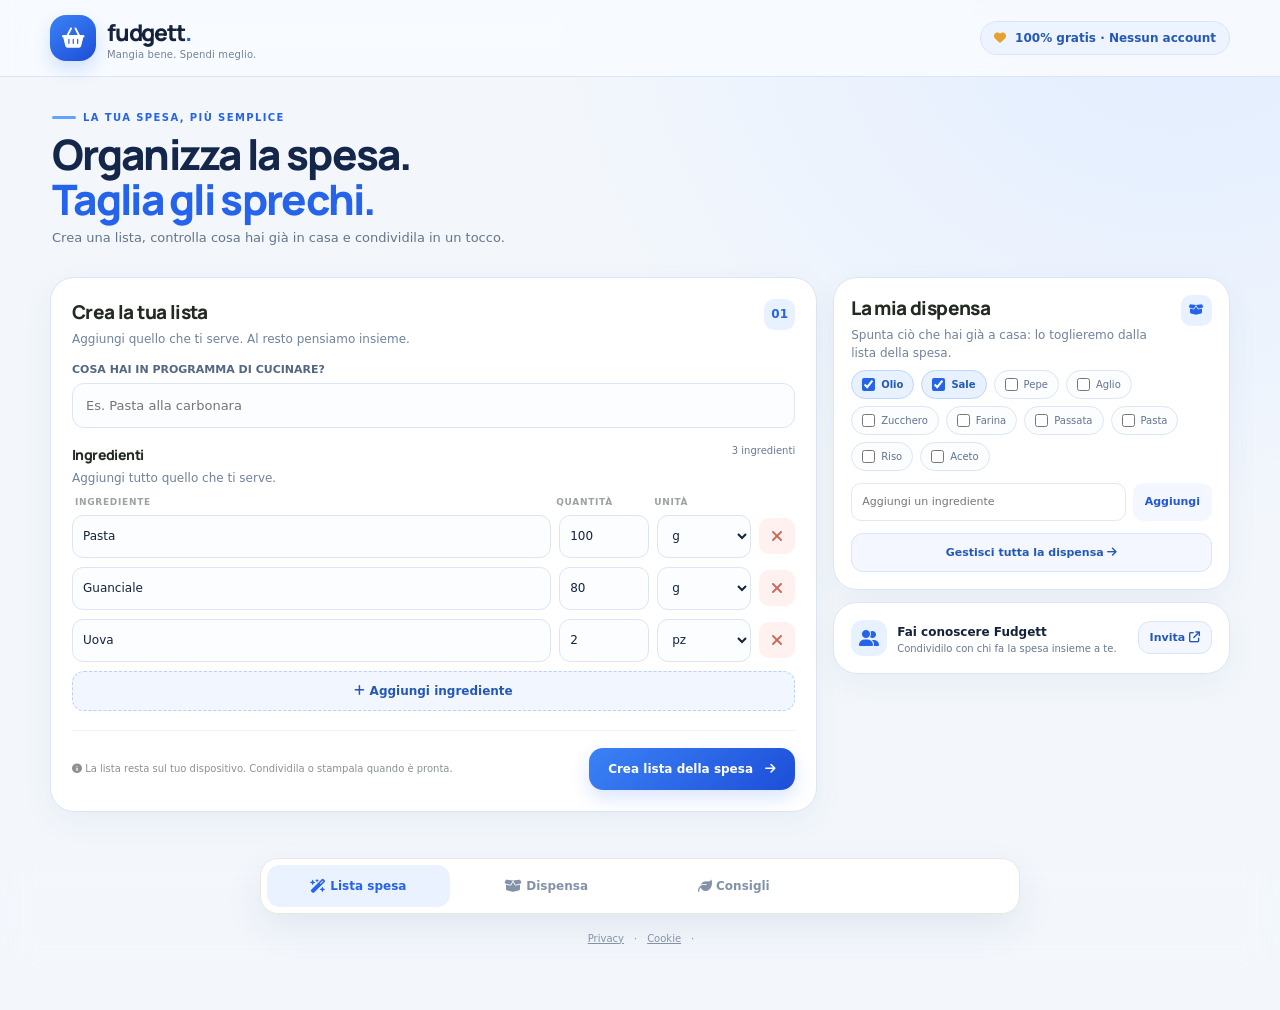
==== index.html @ 0e9cbb06 "Improve Fudgett link previews for social sharing" ====
<!doctype html>
<html lang="it">
<head>
<meta charset="utf-8">
<meta name="viewport" content="width=device-width,initial-scale=1,viewport-fit=cover">
<meta name="theme-color" content="#2563eb">
<meta name="description" content="Fudgett ti aiuta a creare liste della spesa e gestire la dispensa, senza account.">
<meta property="og:type" content="website">
<meta property="og:site_name" content="Fudgett">
<meta property="og:title" content="Fudgett — Organizza la spesa, taglia gli sprechi">
<meta property="og:description" content="Crea liste della spesa, controlla cosa hai già in dispensa e condividi tutto in un tocco. Gratis e senza account.">
<meta name="twitter:card" content="summary">
<title>Fudgett — La spesa intelligente, senza sprechi</title>
<link rel="preconnect" href="https://fonts.googleapis.com">
<link rel="preconnect" href="https://fonts.gstatic.com" crossorigin>
<link href="https://fonts.googleapis.com/css2?family=DM+Sans:wght@400;500;600;700;800&family=Manrope:wght@500;600;700;800&display=swap" rel="stylesheet">
<link rel="stylesheet" href="https://cdnjs.cloudflare.com/ajax/libs/font-awesome/6.5.2/css/all.min.css">
<style>
:root{--ink:#20203a;--muted:#77778f;--line:#e9e7f2;--paper:#f7f8f5;--white:#fff;--green:#6554d9;--green2:#efedff;--lime:#c8f169;--orange:#ff9b70;--shadow:0 12px 36px rgba(25,45,34,.07);--radius:22px}
*{box-sizing:border-box}html{scroll-behavior:smooth}body{margin:0;background:var(--paper);color:var(--ink);font-family:"DM Sans",sans-serif;padding-bottom:92px}button,input,select{font:inherit}button{cursor:pointer}.shell{width:min(1120px,100% - 36px);margin:auto}.topbar{position:sticky;top:0;z-index:30;background:rgba(247,248,245,.9);backdrop-filter:blur(18px);border-bottom:1px solid rgba(232,236,231,.85)}.topinner{height:76px;display:flex;align-items:center;justify-content:space-between;gap:16px}.brand{display:flex;align-items:center;gap:11px;text-decoration:none;color:inherit}.logo{width:42px;height:42px;border-radius:15px;background:var(--green);color:#fff;display:grid;place-items:center;font-size:18px;box-shadow:0 7px 16px #197a5030}.brandname{font:800 20px Manrope,sans-serif;letter-spacing:-.8px}.brandtag{font-size:11px;color:var(--muted);margin-top:1px}.topright{display:flex;align-items:center;gap:10px}.credits{border:1px solid #dce9df;background:#fff;border-radius:99px;padding:9px 13px;font-size:12px;font-weight:700;color:var(--green);white-space:nowrap}.credits i{color:#d99c35;margin-right:5px}.profile{width:38px;height:38px;border-radius:50%;background:#e9eee8;color:var(--green);display:grid;place-items:center}
main{padding:30px 0 36px}.hero{display:grid;grid-template-columns:1.15fr .85fr;gap:26px;align-items:stretch;margin-bottom:24px}.hero-copy{padding:27px 4px 24px}.eyebrow{display:inline-flex;align-items:center;gap:7px;color:var(--green);font-size:11px;font-weight:800;letter-spacing:1.1px;text-transform:uppercase}.eyebrow:before{content:"";width:18px;height:2px;background:var(--green);border-radius:4px}.hero h1{font:800 clamp(34px,5vw,57px)/1.05 Manrope,sans-serif;letter-spacing:-2.7px;margin:17px 0 14px;max-width:590px}.hero h1 span{color:var(--green)}.hero p{color:#6d7971;font-size:15px;line-height:1.65;max-width:520px;margin:0}.hero-art{background:#e8efe6;border-radius:28px;min-height:230px;position:relative;overflow:hidden;display:flex;align-items:center;justify-content:center}.hero-art:before,.hero-art:after{content:"";position:absolute;border-radius:50%;background:#d8e6d5}.hero-art:before{width:230px;height:230px;right:-42px;top:-95px}.hero-art:after{width:170px;height:170px;left:-50px;bottom:-90px}.plate{position:relative;z-index:1;width:190px;height:190px;border-radius:50%;background:#fff;box-shadow:0 22px 50px #29483220;display:grid;place-items:center;font-size:94px;transform:rotate(-8deg)}.float-note{position:absolute;z-index:2;background:#fff;border:1px solid #e5ebe2;border-radius:15px;padding:11px 14px;box-shadow:var(--shadow);font-size:11px;font-weight:700}.float-note small{display:block;color:var(--muted);font-weight:500;margin-top:3px}.note-a{left:18px;top:25px}.note-b{right:16px;bottom:23px}
.ad-slot{border:1px dashed #d9dfd8;background:rgba(255,255,255,.55);border-radius:14px;min-height:64px;display:flex;align-items:center;justify-content:center;text-align:center;color:#9aa49c;font-size:10px;letter-spacing:.7px;text-transform:uppercase;margin:0 0 22px;gap:8px}.ad-slot i{font-size:12px}.ad-slot span{display:block;font-size:9px;letter-spacing:0;text-transform:none;margin-top:3px;color:#b1b9b2}.ad-slot.compact{min-height:52px;margin:20px 0 0}
.locationbar{display:flex;align-items:center;gap:10px;background:#fff;border:1px solid var(--line);border-radius:18px;padding:10px 13px;margin-bottom:22px;box-shadow:0 3px 14px #17251f05}.locicon{width:36px;height:36px;background:var(--green2);border-radius:12px;color:var(--green);display:grid;place-items:center;flex:none}.locfield{flex:1;min-width:0}.locfield label{font-size:10px;color:var(--muted);font-weight:700;display:block;margin-bottom:2px}.locfield input{width:100%;border:0;outline:0;color:var(--ink);font-size:13px;background:transparent}.gpsbtn{border:0;background:#f0f5ef;color:var(--green);border-radius:11px;padding:10px 12px;font-size:11px;font-weight:700;white-space:nowrap}.gpsbtn:hover{background:var(--green2)}
.layout{display:grid;grid-template-columns:minmax(0,1.35fr) minmax(270px,.65fr);gap:22px;align-items:start}.card{background:#fff;border:1px solid var(--line);border-radius:var(--radius);box-shadow:var(--shadow)}.builder{padding:23px}.sectionhead{display:flex;justify-content:space-between;align-items:flex-start;gap:12px;margin-bottom:20px}.sectionhead h2{font:800 19px Manrope,sans-serif;letter-spacing:-.6px;margin:0}.sectionhead p{font-size:12px;color:var(--muted);margin:5px 0 0;line-height:1.5}.step{width:31px;height:31px;border-radius:10px;background:var(--green2);color:var(--green);display:grid;place-items:center;font-weight:800;font-size:12px;flex:none}.fieldlabel{font-size:11px;font-weight:800;color:#526057;display:block;margin:0 0 7px}.input{height:45px;width:100%;border:1px solid #e4e9e3;border-radius:12px;padding:0 13px;outline:0;background:#fbfcfa;color:var(--ink);font-size:13px;transition:.2s}.input:focus{border-color:#78ad8b;box-shadow:0 0 0 3px #197a5012;background:#fff}.dish-field{margin-bottom:22px}.ingredient-head{display:grid;grid-template-columns:minmax(0,1fr) 90px 94px 36px;gap:8px;padding:0 3px 8px;color:#9aa39c;font-size:9px;text-transform:uppercase;letter-spacing:.7px;font-weight:800}.ingredient-row{display:grid;grid-template-columns:minmax(0,1fr) 90px 94px 36px;gap:8px;margin-bottom:9px;align-items:center}.ingredient-row input,.ingredient-row select{height:43px;min-width:0;border:1px solid #e7ebe6;background:#fbfcfa;border-radius:11px;padding:0 10px;font-size:12px;outline:0;color:var(--ink)}.ingredient-row input:focus,.ingredient-row select:focus{border-color:#78ad8b}.remove{height:36px;width:36px;border:0;background:#fff1ef;color:#c76c5b;border-radius:10px}.remove:hover{background:#ffe3df}.addrow{border:1px dashed #b9d4c0;background:#f5faf5;color:var(--green);border-radius:12px;width:100%;padding:12px;font-size:12px;font-weight:800}.addrow:hover{background:var(--green2)}.builderfoot{display:flex;align-items:center;justify-content:space-between;gap:12px;margin-top:19px;padding-top:17px;border-top:1px solid #f0f2ef}.hint{font-size:10px;color:#89938c;line-height:1.4}.primary{border:0;background:var(--green);color:white;border-radius:13px;padding:14px 19px;font-size:12px;font-weight:800;box-shadow:0 7px 16px #197a5028;transition:.2s}.primary:hover{background:#116640;transform:translateY(-1px)}.primary i{margin-left:8px}.sidecol{display:grid;gap:16px}.sidecard{padding:19px}.side-title{font:800 14px Manrope,sans-serif;margin:0}.side-desc{font-size:11px;color:var(--muted);line-height:1.5;margin:6px 0 15px}.pantry-preview{display:flex;flex-wrap:wrap;gap:7px}.pantry-chip{border:1px solid #e5ebe4;border-radius:99px;padding:7px 10px;background:#fbfcfa;color:#657168;font-size:10px;display:flex;align-items:center;gap:6px}.pantry-chip.active{background:var(--green2);border-color:#c9e1cf;color:var(--green);font-weight:700}.pantry-chip input{accent-color:var(--green);margin:0}.pantry-add{display:flex;gap:7px;margin-top:12px}.pantry-add input{height:38px;min-width:0;flex:1;border:1px solid #e5ebe4;border-radius:10px;padding:0 10px;font-size:11px;outline:0}.smallbtn{border:0;background:#edf5ed;color:var(--green);border-radius:10px;padding:0 12px;font-size:11px;font-weight:800}.mini-stats{display:grid;grid-template-columns:1fr 1fr;gap:9px}.mini-stat{background:#f7f9f6;border-radius:13px;padding:12px}.mini-stat strong{display:block;font:800 18px Manrope,sans-serif}.mini-stat span{font-size:9px;color:var(--muted)}
.results{margin-top:22px;padding:22px;display:none}.results.show{display:block}.result-top{display:flex;justify-content:space-between;align-items:flex-start;gap:10px}.result-top h2{font:800 19px Manrope,sans-serif;margin:0}.status{font-size:9px;font-weight:800;color:#9a6b25;background:#fff5e5;border-radius:99px;padding:7px 10px}.result-summary{margin:12px 0 16px;color:#68756c;font-size:12px;line-height:1.55}.result-list{display:grid;gap:8px}.result-item{display:flex;align-items:center;gap:10px;border:1px solid #edf0ec;border-radius:12px;padding:11px 12px}.result-item .check{width:24px;height:24px;border-radius:8px;background:#eef5ee;color:var(--green);display:grid;place-items:center;font-size:10px;flex:none}.result-item strong{font-size:12px}.result-item small{display:block;color:var(--muted);font-size:10px;margin-top:2px}.result-item .qty{margin-left:auto;font-size:11px;font-weight:800;color:#526057;white-space:nowrap}.result-actions{display:flex;gap:9px;margin-top:16px}.secondary{border:1px solid #e2e9e1;background:#fff;color:var(--green);border-radius:12px;padding:12px 14px;font-size:11px;font-weight:800}.secondary:hover{background:#f5faf5}.energy{margin-top:17px;background:#f8faf7;border:1px solid #e9eee7;border-radius:14px;padding:14px}.energy-head{display:flex;justify-content:space-between;align-items:center;margin-bottom:10px}.energy-head strong{font-size:11px}.energy select{border:1px solid #e2e9e1;border-radius:9px;padding:7px 8px;font-size:10px;background:#fff}.energy-note{font-size:10px;color:#7e8981;line-height:1.5}.energy-cost{font:800 17px Manrope,sans-serif;color:var(--green);margin-top:5px}
.advice{padding:18px;background:#f0f5eb;border-radius:18px;border:1px solid #e4eddf}.advice i{color:var(--green);font-size:16px}.advice strong{font:800 12px Manrope,sans-serif;display:block;margin:8px 0 4px}.advice p{font-size:10px;color:#748075;line-height:1.5;margin:0}
.page{display:none}.page.active{display:block}.pagehead{margin:12px 0 20px}.pagehead h1{font:800 29px Manrope,sans-serif;letter-spacing:-1.2px;margin:0}.pagehead p{font-size:12px;color:var(--muted);margin:6px 0}.empty-state{padding:35px 20px;text-align:center;color:var(--muted)}.empty-state i{font-size:28px;color:#a9c6ad;margin-bottom:12px}.empty-state h3{font:800 15px Manrope,sans-serif;color:var(--ink);margin:0 0 6px}.empty-state p{font-size:11px;line-height:1.6;max-width:360px;margin:auto}
.bottomnav{position:fixed;z-index:40;bottom:0;left:0;right:0;padding:9px 14px calc(9px + env(safe-area-inset-bottom));background:rgba(255,255,255,.94);backdrop-filter:blur(18px);border-top:1px solid #e7ebe5}.navinner{max-width:650px;margin:auto;display:grid;grid-template-columns:repeat(4,1fr);gap:5px}.navbtn{border:0;background:transparent;color:#98a29a;border-radius:13px;padding:7px 4px 5px;display:flex;flex-direction:column;align-items:center;gap:4px;font-size:9px;font-weight:700}.navbtn i{font-size:17px}.navbtn.active{color:var(--green);background:#eef5ee}
.toast{position:fixed;z-index:80;bottom:100px;left:50%;transform:translate(-50%,15px);opacity:0;pointer-events:none;background:#17251f;color:#fff;border-radius:12px;padding:11px 16px;font-size:11px;box-shadow:var(--shadow);transition:.25s;max-width:calc(100% - 30px);text-align:center}.toast.show{opacity:1;transform:translate(-50%,0)}
.modalback{position:fixed;inset:0;z-index:70;background:#101a15a6;display:none;align-items:flex-end;justify-content:center;padding:15px}.modalback.open{display:flex}.modal{background:#fff;width:min(500px,100%);border-radius:24px;padding:22px;box-shadow:0 20px 70px #0003}.modal h3{font:800 18px Manrope,sans-serif;margin:0}.modal p{font-size:12px;color:var(--muted);line-height:1.6}.modal-actions{display:flex;gap:9px;margin-top:18px}.modal-actions button{flex:1}
@media(min-width:760px){body{padding-bottom:40px}.bottomnav{position:static;background:transparent;border:0;padding:0 18px 24px}.navinner{background:#fff;border:1px solid var(--line);border-radius:18px;padding:6px;box-shadow:var(--shadow)}.navbtn{flex-direction:row;justify-content:center;padding:12px;font-size:11px}.navbtn i{font-size:14px}.toast{bottom:25px}}
@media(max-width:760px){.shell{width:min(100% - 28px,620px)}main{padding-top:18px}.hero{grid-template-columns:1fr;gap:12px}.hero-copy{padding:17px 2px 4px}.hero h1{font-size:40px;letter-spacing:-2px;margin:12px 0}.hero p{font-size:13px}.hero-art{min-height:170px}.plate{width:135px;height:135px;font-size:68px}.note-a{left:12px;top:15px}.note-b{right:10px;bottom:13px}.layout{grid-template-columns:1fr}.sidecol{grid-template-columns:1fr 1fr}.builder{padding:18px}.ingredient-head,.ingredient-row{grid-template-columns:minmax(0,1fr) 67px 78px 32px;gap:6px}.ingredient-row input,.ingredient-row select{font-size:11px;padding:0 7px;height:41px}.remove{width:32px;height:32px}.builderfoot{align-items:flex-start;flex-direction:column}.primary{width:100%}.locationbar{padding:9px}.gpsbtn{padding:10px;font-size:0}.gpsbtn i{font-size:13px}.credits{font-size:10px;padding:8px 10px}.brandname{font-size:18px}}
@media(max-width:390px){.sidecol{grid-template-columns:1fr}.ingredient-head,.ingredient-row{grid-template-columns:minmax(0,1fr) 58px 70px 30px;gap:5px}.ingredient-row input,.ingredient-row select{font-size:10px}.hero h1{font-size:35px}}
.legal-page{max-width:850px;margin:0 auto}.legal-card{padding:24px;line-height:1.7}.legal-card h2{font:800 15px Inter,system-ui,sans-serif;margin:22px 0 7px}.legal-card h2:first-child{margin-top:0}.legal-card p{font-size:13px;color:#62627b;margin:7px 0 13px}.cookie-banner{position:fixed;z-index:100;left:16px;right:16px;bottom:16px;margin:auto;max-width:720px;background:#24213f;color:#fff;border:1px solid #514b78;border-radius:18px;padding:17px 18px;box-shadow:0 18px 60px #211b4b45;display:none}.cookie-banner.show{display:block}.cookie-banner p{font-size:12px;line-height:1.55;color:#dedbf0;margin:7px 0 13px}.cookie-actions{display:flex;gap:8px;flex-wrap:wrap}.cookie-actions button{border-radius:10px;padding:10px 13px;font-size:11px;font-weight:800;border:1px solid #77709e;background:transparent;color:white}.cookie-actions .accept{background:#c8f169;color:#24213f;border-color:#c8f169}.cookie-actions .reject{background:#fff;color:#24213f;border-color:#fff}.cookie-settings{position:fixed;inset:0;z-index:110;background:#17152d99;display:none;align-items:center;justify-content:center;padding:16px}.cookie-settings.show{display:flex}.cookie-panel{width:min(440px,100%);background:#fff;color:var(--ink);border-radius:20px;padding:22px}.cookie-panel h3{font:800 18px Inter,system-ui,sans-serif;margin:0 0 8px}.cookie-panel p{font-size:12px;color:var(--muted);line-height:1.6}@media(max-width:760px){.legal-card{padding:18px}.cookie-banner{bottom:calc(85px + env(safe-area-inset-bottom));left:10px;right:10px}}
/* Fudgett visual refresh */
:root{--ink:#20251f;--muted:#747d70;--line:#e9e9df;--paper:#f7f7f2;--white:#fff;--green:#246b4b;--green2:#e8f2e9;--lime:#d6f36a;--orange:#ff9b70;--shadow:0 14px 38px rgba(34,53,38,.07);--radius:24px}
body{font-family:Inter,ui-sans-serif,system-ui,-apple-system,BlinkMacSystemFont,"Segoe UI",sans-serif;background:radial-gradient(ellipse at 90% 0%,#edf3e6 0,transparent 35%),var(--paper);color:var(--ink)}
.topbar{background:rgba(250,250,246,.88);border-bottom-color:#e6e9df}
.logo{width:46px;height:46px;border-radius:16px;background:#d8f16b;color:#1d3829;box-shadow:none;font-size:20px}
.brandname{font-size:23px;letter-spacing:-1.2px;font-weight:900}
.brandtag{font-size:10px;letter-spacing:.15px}
.credits{border:1px solid #dce8d7;background:#f2f7ed;color:#285d3f}
.credits i{color:#e19a43}
.hero{gap:34px;margin-bottom:30px}
.hero-copy{padding:35px 4px 28px}
.eyebrow{color:#387b52;letter-spacing:1.4px}
.eyebrow:before{background:#b6d84f;width:24px;height:3px}
.hero h1{font-size:clamp(39px,5.5vw,65px);line-height:1.01;letter-spacing:-3.4px;margin:20px 0 18px}
.hero h1 span{color:#2c7850}
.hero p{color:#657064;font-size:15px;max-width:490px}
.hero-art{min-height:270px;border-radius:32px;background:linear-gradient(135deg,#e9f1df,#d9ead8)}
.hero-art:before{background:#d0e4c4}.hero-art:after{background:#e0edc9}
.plate{width:205px;height:205px;font-size:100px;box-shadow:0 24px 55px #345a3822}
.float-note{border:1px solid #e8eddf;border-radius:17px;box-shadow:0 12px 30px #2a4c3014}
.ad-slot{border-color:#dfe5d9;background:#ffffff80;color:#a0a99c}
.locationbar,.card{border-color:#e8e9df;box-shadow:0 10px 32px rgba(32,47,30,.045)}
.locationbar{border-radius:20px;padding:12px 15px}
.locicon,.step{background:#edf4e5;color:#2c7049}
.gpsbtn{background:#edf4e8;color:#286545}
.builder{padding:26px}
.sectionhead h2,.side-title{color:#222a22}
.input,.ingredient-row input,.ingredient-row select{background:#fbfcf8;border-color:#e5e9df}
.input:focus,.ingredient-row input:focus,.ingredient-row select:focus{border-color:#75a77d;box-shadow:0 0 0 3px #246b4b12}
.addrow{background:#f4f8ef;border-color:#c7d8b9;color:#286b48}
.addrow:hover{background:#eaf3e2}
.primary{background:#246b4b;box-shadow:0 8px 18px #246b4b25;border-radius:14px}
.primary:hover{background:#194f37}
.secondary{border-color:#e2e9dc;color:#286b48}
.sidecard{padding:21px}
.pantry-chip.active{background:#e9f3e5;border-color:#cbdcbe;color:#286b48}
.smallbtn{background:#edf4e7;color:#286b48}
.advice{background:linear-gradient(135deg,#f0f5e8,#f8f8ee);border-color:#e4ead9}
.advice i{color:#3e8256}
.results{border-radius:24px}
.bottomnav{border-top-color:#e7e9df}
.navbtn.active{color:#246b4b;background:#edf4e8}
.navbtn{color:#8c9689}
.toast{background:#203b2c}
.cookie-banner{background:#203b2c;border-color:#47634d}
.cookie-actions .accept{background:#d6f36a;border-color:#d6f36a;color:#203b2c}
@media(min-width:760px){.navinner{border-color:#e7e9df}.navbtn.active{background:#edf4e8}}
@media(max-width:760px){.hero{gap:16px}.hero-copy{padding:20px 2px 3px}.hero h1{font-size:clamp(39px,10vw,49px);letter-spacing:-2.5px}.hero-art{min-height:190px}.plate{width:150px;height:150px;font-size:74px}.builder{padding:19px}}

/* Fudgett — blue visual system and responsive desktop/mobile layouts */
:root{--blue:#2457d6;--blue-dark:#102b5c;--blue-soft:#eaf0ff;--blue-pale:#f4f7ff;--ink:#17233b;--muted:#65738d;--line:#e2e9f5;--paper:#f5f8ff;--green:var(--blue);--green2:var(--blue-soft);--shadow:0 14px 38px rgba(28,57,112,.08);--radius:22px}
html{background:var(--paper)}
body{background:radial-gradient(ellipse at 90% 0%,#e4edff 0,transparent 38%),var(--paper);color:var(--ink);font-family:Inter,ui-sans-serif,system-ui,-apple-system,BlinkMacSystemFont,"Segoe UI",sans-serif}
.topbar{background:rgba(248,250,255,.9);border-bottom:1px solid #e3eafa}
.logo{background:linear-gradient(145deg,#3975f6,#1746b8);color:#fff;box-shadow:0 8px 18px #2457d630}
.brandname{color:#132b58}
.credits{background:#edf3ff;border-color:#d9e5ff;color:#2457d6}
.hero{gap:36px}
.hero-copy{padding:34px 4px}
.eyebrow,.hero h1 span{color:#2457d6}
.eyebrow:before{background:#6f98ff}
.hero h1{color:#14274b}
.hero-art{background:linear-gradient(135deg,#dce8ff,#edf3ff)}
.hero-art:before{background:#c8d9ff}.hero-art:after{background:#dce7ff}
.plate{color:#2457d6}
.float-note{color:#1a315b}
.card,.locationbar{border-color:var(--line);box-shadow:var(--shadow)}
.locicon,.step{background:var(--blue-soft);color:var(--blue)}
.input:focus,.ingredient-row input:focus,.ingredient-row select:focus{border-color:#7399f5;box-shadow:0 0 0 3px #2457d614}
.addrow{background:#f5f8ff;border-color:#b9ccfa;color:#2457d6}
.addrow:hover,.pantry-chip.active{background:#eaf0ff;border-color:#c7d7ff;color:#2457d6}
.primary{background:linear-gradient(135deg,#3168ed,#1d4fc7);box-shadow:0 8px 18px #2457d62a}
.primary:hover{background:#1745b5}
.secondary,.smallbtn{color:#2457d6;border-color:#d8e3fb;background:#f4f7ff}
.advice{background:linear-gradient(135deg,#edf3ff,#f7f9ff);border-color:#dfe8fb}
.advice i{color:#2457d6}
.navbtn.active{color:#2457d6;background:#edf2ff}
.bottomnav{border-top-color:#e2e9f5}
.toast{background:#142b57}
.legal-links{display:flex;justify-content:center;align-items:center;gap:9px;padding:10px 0 0;color:#8290a8;font-size:11px}
.legal-links button{border:0;background:none;color:#52688e;font-size:11px;text-decoration:underline;cursor:pointer}
.tips-grid{display:grid;grid-template-columns:repeat(2,minmax(0,1fr));gap:14px}
.tip-card{padding:22px}
.tip-card>span{display:inline-grid;place-items:center;width:34px;height:34px;border-radius:11px;background:var(--blue-soft);color:var(--blue);font-size:11px;font-weight:900}
.tip-card h2{font:800 16px Manrope,system-ui,sans-serif;margin:15px 0 7px;color:#1b3158}
.tip-card p{font-size:12px;line-height:1.65;color:var(--muted);margin:0}
.legal-card{color:var(--ink)}
.legal-card p{color:#5f6f8a}
@media(min-width:900px){.shell{width:min(1180px,100% - 64px)}main{padding:38px 0 46px}.hero{grid-template-columns:1.1fr .9fr;min-height:300px}.hero-art{min-height:300px}.layout{grid-template-columns:minmax(0,1.45fr) minmax(300px,.65fr);gap:26px}.builder{padding:30px}.sidecol{gap:18px}.navinner{max-width:760px}.navbtn{padding:14px;font-size:12px}}
@media(max-width:760px){.shell{width:calc(100% - 28px)}main{padding:20px 0 28px}.hero{grid-template-columns:1fr;gap:15px}.hero-copy{padding:16px 2px 3px}.hero h1{font-size:clamp(38px,10vw,48px);letter-spacing:-2.4px}.hero-art{min-height:190px}.plate{width:148px;height:148px;font-size:74px}.layout{grid-template-columns:1fr}.sidecol{grid-template-columns:1fr}.builder{padding:18px}.ingredient-head,.ingredient-row{grid-template-columns:minmax(0,1fr) 66px 76px 32px;gap:6px}.ingredient-row input,.ingredient-row select{min-width:0;font-size:11px;padding:0 7px}.builderfoot{flex-direction:column;align-items:stretch}.primary{width:100%}.tips-grid{grid-template-columns:1fr}.bottomnav{padding:8px 9px calc(8px + env(safe-area-inset-bottom))}.navinner{gap:3px}.navbtn{font-size:9px;padding:9px 3px}.navbtn i{font-size:16px}.legal-links{padding-bottom:6px}}
@media(max-width:390px){.ingredient-head,.ingredient-row{grid-template-columns:minmax(0,1fr) 56px 68px 30px;gap:4px}.ingredient-row input,.ingredient-row select{font-size:10px;padding:0 5px}.remove{width:30px;height:32px}.brandname{font-size:20px}.credits{font-size:9px;padding:7px 8px}}
@media print{.topbar,.bottomnav,.builder,.sidecol,.result-actions{display:none!important}body{padding:0;background:#fff}.shell{width:100%}.results{display:block!important;border:0;box-shadow:none}}


/* Fudgett — palette blu moderna, applicata in modo uniforme */
:root{
 --ink:#14233b;--muted:#687991;--line:#dce6f2;--paper:#f3f7fc;--white:#fff;
 --green:#2563eb;--green2:#e8f1ff;--lime:#dbeafe;--orange:#f59e0b;
 --shadow:0 14px 38px rgba(22,55,105,.08);--radius:24px
}
body{background:radial-gradient(ellipse at 92% 0%,#e2edff 0,transparent 38%),var(--paper);color:var(--ink)}
.topbar{background:rgba(248,251,255,.92);border-bottom-color:#dce6f2}
.logo{background:linear-gradient(145deg,#3b82f6,#1d4ed8);color:#fff;box-shadow:0 8px 18px #2563eb30}
.brandname{color:#14233b}
.brandtag{color:#71829a}
.credits{border-color:#d7e5fb;background:#edf4ff;color:#2458b7}
.credits i{color:#e5a12b}
.hero-copy .eyebrow,.eyebrow{color:#2563eb}
.eyebrow:before{background:#60a5fa}
.hero h1 span{color:#2563eb}
.hero p{color:#64748b}
.hero-art{background:linear-gradient(135deg,#e6f0ff,#cfe2ff)}
.hero-art:before{background:#c6dcff}.hero-art:after{background:#dceaff}
.plate{box-shadow:0 24px 55px #1e40af20}
.float-note{border-color:#e0eaff;box-shadow:0 12px 30px #1e40af12}
.ad-slot{border-color:#d8e4f3;background:#ffffffa6;color:#8b9bb1}
.locationbar,.card{border-color:#dce6f2;box-shadow:0 10px 32px rgba(30,64,110,.055)}
.locicon,.step{background:#e8f1ff;color:#2563eb}
.locfield label,.sectionhead p,.side-desc{color:#71829a}
.gpsbtn{background:#edf4ff;color:#2458b7}
.input,.ingredient-row input,.ingredient-row select{background:#fbfdff;border-color:#dce6f2;color:#14233b}
.input:focus,.ingredient-row input:focus,.ingredient-row select:focus{border-color:#60a5fa;box-shadow:0 0 0 3px #2563eb15}
.fieldlabel{color:#526783}
.addrow{background:#f1f6ff;border-color:#b9d1f5;color:#2458b7}
.addrow:hover{background:#e5efff}
.primary{background:linear-gradient(135deg,#3b82f6,#1d4ed8);box-shadow:0 8px 18px #2563eb2b}
.primary:hover{background:#1e40af}
.secondary{border-color:#d7e5f5;color:#2458b7}
.secondary:hover{background:#f1f6ff}
.pantry-chip{border-color:#dce6f2;background:#fbfdff;color:#61748f}
.pantry-chip.active{background:#e8f1ff;border-color:#bfd5fa;color:#2458b7}
.pantry-chip input{accent-color:#2563eb}
.mini-stat{background:#f1f6fc}
.result-item{border-color:#e4ebf5}
.result-item .check{background:#e8f1ff;color:#2563eb}
.status{color:#94621b;background:#fff6e5}
.energy{background:#f3f7fc;border-color:#e1eaf5}
.energy-cost{color:#2563eb}
.advice{background:#edf4ff;border-color:#d9e7fb}
.advice i{color:#2563eb}
.advice p{color:#64748b}
.bottomnav{border-top-color:#dce6f2}
.navbtn.active{color:#2563eb;background:#eaf2ff}
.navbtn{color:#8292a8}
.toast{background:#14233b}
.modalback{background:#10213bb0}
.cookie-banner{background:#14233b;border-color:#304c75;box-shadow:0 18px 60px #10213b45}
.cookie-banner .accept{background:#3b82f6;color:#fff;border-color:#3b82f6}
.cookie-banner .reject{background:#fff;color:#14233b;border-color:#fff}
.cookie-panel{color:#14233b}
@media(max-width:760px){
 .topbar{background:rgba(248,251,255,.96)}
 .hero-art{background:linear-gradient(135deg,#e6f0ff,#cfe2ff)}
 .navbtn.active{background:#eaf2ff}
}


/* Redesign compatto mobile-first di Fudgett */
:root{--blue:#2563eb}
.hero-compact{display:block;margin:0 0 17px;min-height:0}
.hero-compact .hero-copy{padding:8px 2px 7px}
.hero-compact .eyebrow{font-size:10px}
.hero-compact h1{font-size:clamp(29px,4vw,42px);line-height:1.06;letter-spacing:-1.7px;margin:9px 0 7px}
.hero-compact p{font-size:13px;line-height:1.5;margin:0;max-width:580px}
.hero-art{display:none!important}
main{padding-top:17px}
.layout{grid-template-columns:minmax(0,1.45fr) minmax(250px,.75fr);gap:16px}
.builder{padding:21px}
.sectionhead{margin-bottom:15px}
.dish-field{margin-bottom:17px}
.sidecol{gap:12px}
.sidecard{padding:17px}
.pantry-preview{max-height:145px;overflow:auto;align-content:flex-start}
.invite-card{display:grid;grid-template-columns:36px 1fr auto;gap:10px;align-items:center}
.invite-icon{width:36px;height:36px;border-radius:12px;background:#e8f1ff;color:#2563eb;display:grid;place-items:center}
.invite-card strong{font-size:12px}
.invite-card p{font-size:10px;color:var(--muted);margin:3px 0 0}
.invite-card .secondary{padding:9px 11px;white-space:nowrap}
.result-item{cursor:pointer}
.buy-check{width:18px;height:18px;accent-color:#2563eb;flex:none}
.result-copy{min-width:0;flex:1}
.result-copy strong{font-size:12px}
.result-item.bought .result-copy strong{text-decoration:line-through;color:#8492a6}
.result-item.bought{background:#f5f8fc}
.result-copy small{display:block;color:var(--muted);font-size:10px;margin-top:2px}
.result-actions{flex-wrap:wrap}
.legal-links{display:flex;justify-content:center;gap:8px;margin-top:7px;font-size:10px;color:#8492a6}
.legal-links button{border:0;background:transparent;color:inherit;font-size:10px;padding:2px}
@media(max-width:760px){
 body{padding-bottom:82px}
 main{padding:12px 0 24px}
 .shell{width:min(100% - 24px,620px)}
 .hero-compact{margin-bottom:13px}
 .hero-compact .hero-copy{padding:5px 1px 2px}
 .hero-compact h1{font-size:31px;letter-spacing:-1.3px;margin:7px 0 5px}
 .hero-compact p{font-size:12px}
 .layout{grid-template-columns:minmax(0,1fr);gap:11px}
 .builder{padding:15px;border-radius:18px}
 .sectionhead{margin-bottom:12px}
 .sectionhead h2{font-size:17px}
 .dish-field{margin-bottom:14px}
 .input{height:43px}
 .ingredient-head,.ingredient-row{grid-template-columns:minmax(0,1fr) 65px 70px 30px;gap:5px}
 .ingredient-row{margin-bottom:7px}
 .ingredient-row input,.ingredient-row select{height:39px;font-size:11px;padding:0 7px}
 .remove{width:30px;height:30px}
 .addrow{padding:10px;font-size:11px}
 .builderfoot{margin-top:13px;padding-top:12px;gap:10px}
 .builderfoot .hint{font-size:9px}
 .builderfoot .primary{padding:12px;font-size:11px}
 .sidecol{display:grid;grid-template-columns:1fr;gap:9px}
 .sidecard{padding:14px}
 .sidecol>.card:first-child .sectionhead{margin-bottom:8px}
 .pantry-preview{display:flex;flex-wrap:nowrap;overflow-x:auto;overflow-y:hidden;max-height:none;padding:2px 0 7px;scrollbar-width:thin}
 .pantry-chip{white-space:nowrap;flex:none;padding:7px 9px}
 .pantry-add{margin-top:7px}
 .invite-card{grid-template-columns:34px 1fr auto;padding:12px}
 .invite-card p{font-size:9px}
 .invite-card .secondary{font-size:10px}
 .results{margin-top:12px;padding:15px}
 .result-item{padding:10px}
 .result-actions button{font-size:10px}
 .bottomnav{padding:7px 10px calc(7px + env(safe-area-inset-bottom))}
 .navbtn{padding:6px 3px 4px;font-size:9px}
 .legal-links{margin-top:5px}
}
@media(min-width:761px){
 .hero-compact .hero-copy{padding:10px 2px 12px}
 .sidecol{position:sticky;top:92px}
}

</style>
</head>
<body>
<header class="topbar"><div class="shell topinner">
<a class="brand" href="#" onclick="showPage('home');return false"><div class="logo"><i class="fa-solid fa-basket-shopping"></i></div><div><div class="brandname">fudgett<span style="color:var(--blue)">.</span></div><div class="brandtag">Mangia bene. Spendi meglio.</div></div></a>
<div class="topright"><div class="credits"><i class="fa-solid fa-heart"></i> 100% gratis · Nessun account</div></div>
</div></header>
<main class="shell">
<div id="page-home" class="page active">
<section class="hero hero-compact"><div class="hero-copy"><div class="eyebrow">LA TUA SPESA, PIÙ SEMPLICE</div><h1>Organizza la spesa.<br><span>Taglia gli sprechi.</span></h1><p>Crea una lista, controlla cosa hai già in casa e condividila in un tocco.</p></div></section>


<div class="layout">
<section class="card builder">
<div class="sectionhead"><div><h2>Crea la tua lista</h2><p>Aggiungi quello che ti serve. Al resto pensiamo insieme.</p></div><div class="step">01</div></div>
<div class="dish-field"><label class="fieldlabel" for="dish-name">COSA HAI IN PROGRAMMA DI CUCINARE?</label><input class="input" id="dish-name" maxlength="70" placeholder="Es. Pasta alla carbonara"></div>
<div class="sectionhead" style="margin-bottom:10px"><div><h2 style="font-size:14px">Ingredienti</h2><p>Aggiungi tutto quello che ti serve.</p></div><span style="font-size:10px;color:var(--muted)" id="ingredient-count">3 ingredienti</span></div>
<div class="ingredient-head"><span>Ingrediente</span><span>Quantità</span><span>Unità</span><span></span></div>
<div id="ingredient-rows"></div>
<button class="addrow" onclick="addIngredient()"><i class="fa-solid fa-plus"></i> Aggiungi ingrediente</button>
<div class="builderfoot"><div class="hint"><i class="fa-solid fa-circle-info"></i> La lista resta sul tuo dispositivo. Condividila o stampala quando è pronta.</div><button class="primary" onclick="calculateList()">Crea lista della spesa <i class="fa-solid fa-arrow-right"></i></button></div>
</section>
<aside class="sidecol">
<div class="card sidecard"><div class="sectionhead" style="margin-bottom:8px"><div><h2 class="side-title">La mia dispensa</h2><p class="side-desc">Spunta ciò che hai già a casa: lo toglieremo dalla lista della spesa.</p></div><div class="step"><i class="fa-solid fa-box-open"></i></div></div><div class="pantry-preview" id="pantry-preview"></div><div class="pantry-add"><input id="pantry-new" placeholder="Aggiungi un ingrediente"><button class="smallbtn" onclick="addPantryItem()">Aggiungi</button></div><button class="secondary" style="width:100%;margin-top:12px" onclick="showPage('pantry')">Gestisci tutta la dispensa <i class="fa-solid fa-arrow-right"></i></button></div>
<div class="card sidecard invite-card"><div class="invite-icon"><i class="fa-solid fa-user-group"></i></div><div><strong>Fai conoscere Fudgett</strong><p>Condividilo con chi fa la spesa insieme a te.</p></div><button class="secondary" onclick="shareApp()">Invita <i class="fa-solid fa-arrow-up-right-from-square"></i></button></div>
</aside>
</div>
<section class="card results" id="results">
<div class="result-top"><div><h2 id="result-title">La tua lista è pronta</h2><div style="font-size:10px;color:var(--muted);margin-top:4px" id="result-subtitle"></div></div><span class="status">LISTA PRONTA</span></div>
<p class="result-summary" id="result-summary"></p><div class="result-list" id="result-list"></div>
<div class="result-actions"><button class="primary" style="flex:1" onclick="shareWhatsApp()"><i class="fa-brands fa-whatsapp"></i> Condividi lista</button><button class="secondary" onclick="window.print()"><i class="fa-solid fa-print"></i> Stampa</button></div>

</section>
</div>
<div id="page-pantry" class="page"><div class="pagehead"><h1>La mia dispensa</h1><p>Quello che hai già, non serve comprarlo di nuovo.</p></div><div class="card sidecard"><div class="sectionhead"><div><h2 class="side-title">Ingredienti disponibili</h2><p class="side-desc">Le tue scelte vengono salvate automaticamente su questo dispositivo.</p></div><div class="step"><i class="fa-solid fa-box-open"></i></div></div><div id="pantry-full" class="pantry-preview"></div><div class="pantry-add"><input id="pantry-new-full" placeholder="Es. Parmigiano, ceci, latte"><button class="smallbtn" onclick="addPantryItem(true)">Aggiungi</button></div></div></div>
<div id="page-savings" class="page"><div class="pagehead"><h1>Consigli anti-spreco</h1><p>Azioni semplici e concrete per usare meglio quello che compri.</p></div><div class="tips-grid"><article class="card tip-card"><span>01</span><h2>Controlla prima la dispensa</h2><p>Guarda cosa hai già in casa e segna nella dispensa gli ingredienti disponibili: Fudgett li escluderà dalla lista da acquistare.</p></article><article class="card tip-card"><span>02</span><h2>Pianifica le porzioni</h2><p>Inserisci quantità realistiche per il numero di persone. Evita di comprare confezioni in eccesso quando puoi.</p></article><article class="card tip-card"><span>03</span><h2>Dai priorità agli alimenti freschi</h2><p>Consuma prima i prodotti più deperibili e organizza i pasti in base alle scadenze.</p></article><article class="card tip-card"><span>04</span><h2>Riutilizza gli avanzi</h2><p>Conserva correttamente gli avanzi e trasformali in un pasto successivo, quando sono ancora sicuri da consumare.</p></article></div></div>
</main>
<nav class="bottomnav"><div class="navinner"><button class="navbtn active" data-page="home" onclick="showPage('home')"><i class="fa-solid fa-wand-magic-sparkles"></i><span>Lista spesa</span></button><button class="navbtn" data-page="pantry" onclick="showPage('pantry')"><i class="fa-solid fa-box-open"></i><span>Dispensa</span></button><button class="navbtn" data-page="savings" onclick="showPage('savings')"><i class="fa-solid fa-leaf"></i><span>Consigli</span></button></div><div class="legal-links"><button onclick="showPage('privacy')">Privacy</button><span>·</span><button onclick="showPage('cookies')">Cookie</button><span>·</span></div></nav>

<div id="page-privacy" class="page legal-page"><div class="pagehead"><h1>Privacy</h1><p>Informazioni sul funzionamento attuale di Fudgett.</p></div><article class="card legal-card"><h2>Titolare del trattamento</h2><p>Il titolare e il relativo recapito devono essere indicati dal gestore del sito prima della pubblicazione definitiva. Questa informazione non può essere inventata.</p><h2>Quali dati tratta il sito</h2><p>Fudgett non richiede account e non invia automaticamente a un server le ricette o la dispensa. I soli dati persistenti dell’app sono gli elementi della dispensa e l’indicazione di quali ingredienti hai già in casa: vengono salvati sul dispositivo tramite localStorage. La ricetta e la lista appena creata restano nella memoria della pagina e non vengono salvate in modo permanente. Se scegli di condividere una lista con WhatsApp, il testo viene passato al servizio esterno.</p><h2>Funzioni non attive</h2><p>La versione attuale non offre ricerca di supermercati, confronto prezzi, pagamenti, pubblicità personalizzata o strumenti di analisi del traffico. Non viene richiesta la posizione GPS.</p><h2>Servizi tecnici esterni</h2><p>Il sito è pubblicato tramite GitHub Pages. Il codice carica inoltre risorse grafiche e caratteri da Google Fonts e Font Awesome tramite CDNJS: quando la pagina viene aperta, il browser contatta questi fornitori e comunica i normali dati tecnici di connessione. Per evitare tali richieste è possibile rimuovere le risorse esterne e ospitarle localmente.</p><h2>Conservazione e cancellazione</h2><p>I dati della dispensa restano nel browser finché non vengono cancellati i dati del sito o la memoria del browser. Non sono sincronizzati tra dispositivi. Se scegli di condividere una lista con il pulsante WhatsApp, il testo della lista viene passato al servizio WhatsApp tramite un collegamento esterno: si applicano le condizioni e l’informativa di WhatsApp.</p><h2>Diritti e contatti</h2><p>Per richieste relative ai dati personali, esercizio dei diritti o informazioni sul trattamento, il recapito del titolare deve essere pubblicato qui. Il testo informativo va completato e verificato dal titolare in base alla propria situazione concreta.</p><button class="secondary" onclick="showPage('cookies')">Leggi la sezione cookie</button></article></div><div id="page-cookies" class="page legal-page"><div class="pagehead"><h1>Cookie e memoria locale</h1><p>Cosa viene salvato quando usi Fudgett.</p></div><article class="card legal-card"><h2>Cookie</h2><p>Il codice applicativo attuale non imposta cookie pubblicitari o di profilazione e non utilizza strumenti di analytics. Le risorse esterne indicate nella sezione seguente vengono comunque richieste al caricamento della pagina.</p><h2>Memoria locale</h2><p>Per ricordare la dispensa, Fudgett usa localStorage, una funzione del browser che conserva i dati sul dispositivo. Non è un cookie e non invia questi contenuti al server. Puoi cancellare i dati dalle impostazioni del browser.</p><h2>Risorse esterne</h2><p>Google Fonts e la libreria Font Awesome caricata da CDNJS sono risorse di terze parti: il browser contatta i rispettivi server per scaricarle. Le relative informative sono disponibili sui siti dei fornitori.</p><h2>Pubblicità e statistiche</h2><p>Non sono attive in questa versione. Se verranno aggiunte in futuro, la presente informativa e gli eventuali strumenti di consenso dovranno essere aggiornati prima dell'attivazione.</p><button class="secondary" onclick="showPage('privacy')">Leggi privacy</button></article></div><div class="toast" id="toast"></div>
<script>
const PANTRY_KEY="fudget_pantry_v2"; // Mantiene i dati locali già salvati nelle versioni precedenti.
const DEFAULT_PANTRY=["Olio","Sale","Pepe","Aglio","Zucchero","Farina","Passata","Pasta","Riso","Aceto"];
let ingredients=[{name:"Pasta",qty:100,unit:"g"},{name:"Guanciale",qty:80,unit:"g"},{name:"Uova",qty:2,unit:"pezzi"}];
let pantry=loadPantry();
let lastList=[];
function loadPantry(){try{const v=JSON.parse(localStorage.getItem(PANTRY_KEY));return Array.isArray(v)?v:DEFAULT_PANTRY.map(n=>({name:n,owned:["Olio","Sale"].includes(n)}));}catch(e){return DEFAULT_PANTRY.map(n=>({name:n,owned:["Olio","Sale"].includes(n)}));}}
function esc(s){return String(s).replace(/[&<>"']/g,c=>({"&":"&amp;","<":"&lt;",">":"&gt;",'"':"&quot;","'":"&#39;"}[c]));}
function toast(msg){const t=document.getElementById("toast");t.textContent=msg;t.classList.add("show");clearTimeout(window._toastTimer);window._toastTimer=setTimeout(()=>t.classList.remove("show"),2600);}
function renderIngredients(){const root=document.getElementById("ingredient-rows");root.innerHTML="";ingredients.forEach((it,i)=>{const row=document.createElement("div");row.className="ingredient-row";row.innerHTML='<input aria-label="Nome ingrediente" placeholder="Es. Pomodori" maxlength="60" value="'+esc(it.name)+'" oninput="ingredients['+i+'].name=this.value"><input aria-label="Quantità" type="number" min="0.01" step="any" value="'+esc(it.qty)+'" oninput="ingredients['+i+'].qty=this.value"><select aria-label="Unità di misura" onchange="ingredients['+i+'].unit=this.value"><option value="g" '+(it.unit==="g"?"selected":"")+'>g</option><option value="ml" '+(it.unit==="ml"?"selected":"")+'>ml</option><option value="pezzi" '+(it.unit==="pezzi"?"selected":"")+'>pz</option></select><button class="remove" aria-label="Rimuovi ingrediente" onclick="removeIngredient('+i+')"><i class="fa-solid fa-xmark"></i></button>';root.appendChild(row);});document.getElementById("ingredient-count").textContent=ingredients.length+" ingredienti";}
function addIngredient(){ingredients.push({name:"",qty:100,unit:"g"});renderIngredients();const inputs=document.querySelectorAll("#ingredient-rows input");if(inputs.length)inputs[inputs.length-2].focus();}
function removeIngredient(i){if(ingredients.length===1){toast("Aggiungi almeno un ingrediente alla ricetta.");return;}ingredients.splice(i,1);renderIngredients();}
function savePantry(){localStorage.setItem(PANTRY_KEY,JSON.stringify(pantry));renderPantry();}
function renderPantry(){["pantry-preview","pantry-full"].forEach(id=>{const root=document.getElementById(id);if(!root)return;root.innerHTML="";pantry.forEach((p,i)=>{const label=document.createElement("label");label.className="pantry-chip"+(p.owned?" active":"");label.innerHTML='<input type="checkbox" '+(p.owned?"checked":"")+' aria-label="'+esc(p.name)+' già in dispensa" onchange="togglePantry('+i+',this.checked)"><span>'+esc(p.name)+'</span>';root.appendChild(label);});if(!pantry.length)root.innerHTML='<span style="font-size:11px;color:var(--muted)">La dispensa è vuota. Aggiungi i tuoi ingredienti.</span>';});}
function togglePantry(i,v){pantry[i].owned=v;localStorage.setItem(PANTRY_KEY,JSON.stringify(pantry));renderPantry();}
function addPantryItem(full){const input=document.getElementById(full?"pantry-new-full":"pantry-new");const name=input.value.trim();if(!name)return;if(pantry.some(p=>p.name.toLowerCase()===name.toLowerCase())){toast("Questo ingrediente è già nella dispensa.");return;}pantry.push({name:name,owned:false});input.value="";savePantry();toast("Ingrediente aggiunto alla dispensa.");}
function calculateList(){const dish=document.getElementById("dish-name").value.trim();const valid=ingredients.map(x=>({name:String(x.name||"").trim(),qty:Number(x.qty),unit:x.unit})).filter(x=>x.name&&Number.isFinite(x.qty)&&x.qty>0);if(!dish){toast("Dai un nome alla tua ricetta.");document.getElementById("dish-name").focus();return;}if(!valid.length){toast("Inserisci almeno un ingrediente con quantità valida.");return;}lastList=valid.map(x=>({...x,owned:pantry.some(p=>p.owned&&p.name.toLowerCase()===x.name.toLowerCase())}));document.getElementById("result-title").textContent=dish;document.getElementById("result-subtitle").textContent=valid.length+" ingredienti · "+lastList.filter(x=>!x.owned).length+" da acquistare";document.getElementById("result-summary").textContent="Spunta gli articoli mentre fai la spesa. Quelli già in dispensa sono contrassegnati.";lastList=lastList.map(x=>({...x,done:!!x.owned}));renderResultList();document.getElementById("results").classList.add("show");document.getElementById("results").scrollIntoView({behavior:"smooth",block:"start"});}

function shareWhatsApp(){if(!lastList.length){toast("Prepara prima la tua lista della spesa.");return;}const dish=document.getElementById("dish-name").value.trim();let msg="🛒 Lista della spesa — "+dish+"\\n\\n";lastList.forEach(x=>{msg+=(x.owned?"✅ ":x.done?"☑️ ":"▫️ ")+x.name+" — "+x.qty+" "+(x.unit==="pezzi"?"pezzi":x.unit)+(x.owned?" (già in casa)":x.done?" (preso)":"")+"\\n";});msg+="\\nCreato con Fudgett";window.open("https://wa.me/?text="+encodeURIComponent(msg),"_blank","noopener");}
function toggleBought(i){lastList[i].done=!lastList[i].done;renderResultList();}
function renderResultList(){const root=document.getElementById("result-list");root.innerHTML="";lastList.forEach((x,i)=>{const el=document.createElement("label");el.className="result-item"+(x.done?" bought":"");el.innerHTML='<input class="buy-check" type="checkbox" '+(x.done?"checked":"")+' aria-label="Segna '+esc(x.name)+' come acquistato" onchange="toggleBought('+i+')"><div class="result-copy"><strong>'+esc(x.name)+'</strong><small>'+(x.owned?"Già presente in dispensa":x.done?"Acquistato":"Da acquistare")+'</small></div><span class="qty">'+esc(x.qty)+" "+(x.unit==="pezzi"?"pz":x.unit)+'</span>';root.appendChild(el);});}
async function shareApp(){const data={title:"Fudgett",text:"Organizza la spesa, gestisci la dispensa e riduci gli sprechi con Fudgett.",url:location.href};try{if(navigator.share){await navigator.share(data);}else if(navigator.clipboard&&navigator.clipboard.writeText){await navigator.clipboard.writeText(data.text+" "+data.url);toast("Link di Fudgett copiato!");}else{window.prompt("Copia il link di Fudgett",data.url);}}catch(e){if(e.name!=="AbortError")toast("Non è stato possibile condividere il link.");}}
function showPage(page){document.querySelectorAll(".page").forEach(p=>p.classList.remove("active"));const target=document.getElementById("page-"+page);if(target)target.classList.add("active");document.querySelectorAll(".navbtn").forEach(b=>b.classList.toggle("active",b.dataset.page===page));window.scrollTo({top:0,behavior:"smooth"});}
renderIngredients();renderPantry();
</script>
</body></html>
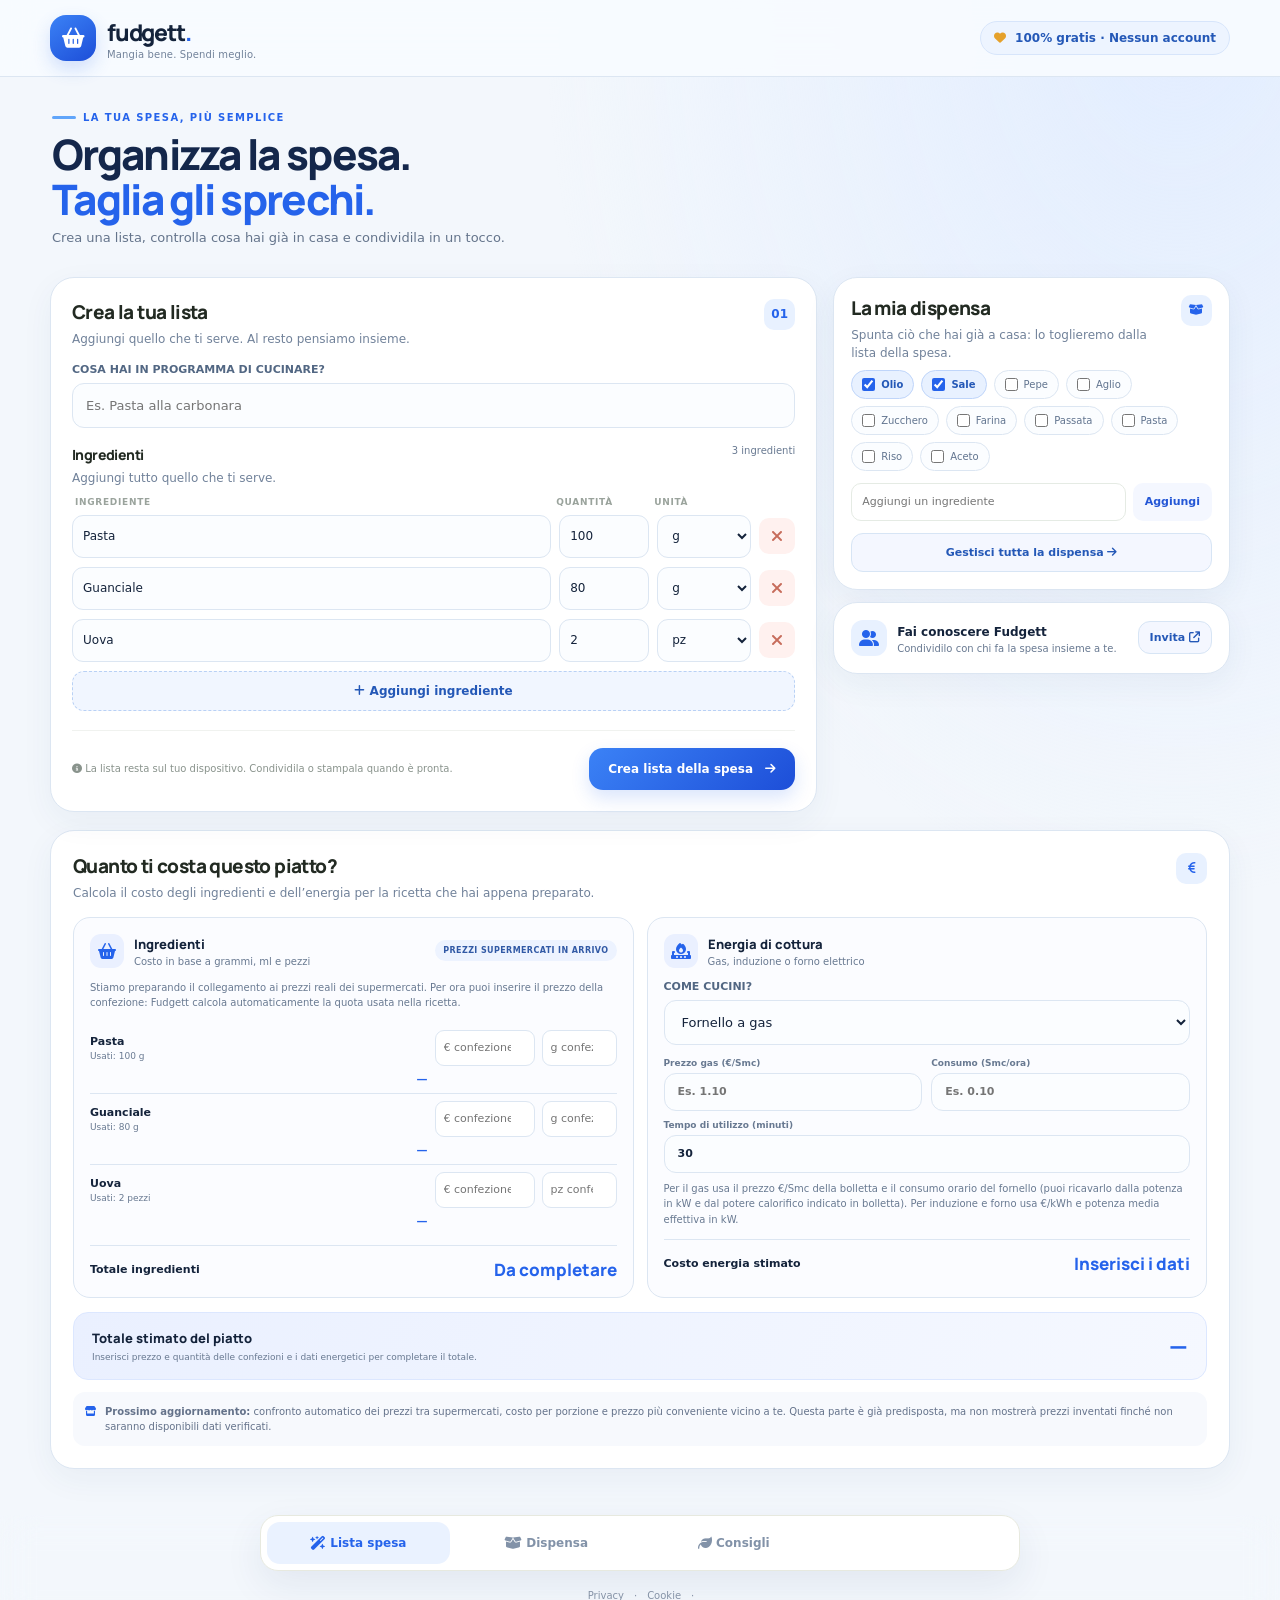
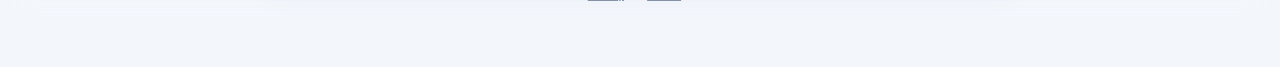
==== commit c8c5f142: "Add recipe ingredient and cooking energy cost calculator" ====
--- a/index.html
+++ b/index.html
@@ -263,6 +263,11 @@
  .sidecol{position:sticky;top:92px}
 }
 
+
+/* Recipe cost calculator */
+.cost-center{margin-top:18px;padding:22px}.cost-grid{display:grid;grid-template-columns:1fr 1fr;gap:13px}.cost-panel{min-width:0;border:1px solid var(--line);border-radius:17px;padding:16px;background:#fbfcff}.cost-panel-head{display:flex;align-items:center;gap:10px;flex-wrap:wrap;margin-bottom:12px}.cost-panel-head>div{display:grid;gap:3px;min-width:0;flex:1}.cost-panel-head strong{font:800 13px Manrope,sans-serif}.cost-panel-head small{font-size:10px;color:var(--muted)}.cost-icon{width:34px;height:34px;border-radius:11px;background:var(--blue-soft);color:var(--blue);display:grid;place-items:center}.coming{font-size:8px;letter-spacing:.4px;font-weight:800;background:#edf3ff;color:#3159a5;border-radius:99px;padding:6px 8px}.cost-explain{font-size:10px;line-height:1.55;color:var(--muted);margin:8px 0 12px}.food-cost-row{display:grid;grid-template-columns:minmax(0,1fr) 100px 75px;gap:7px;align-items:center;padding:7px 0;border-bottom:1px solid var(--line)}.food-cost-row:last-child{border-bottom:0}.food-cost-name{font-size:11px;font-weight:700;min-width:0}.food-cost-name small{display:block;font-size:9px;color:var(--muted);font-weight:500;margin-top:3px}.food-cost-row input{width:100%;min-width:0;height:36px;border:1px solid var(--line);border-radius:9px;padding:0 8px;font-size:11px;background:white}.food-cost-row output{text-align:right;font-size:11px;font-weight:800;color:var(--blue)}.cost-empty{font-size:11px;color:var(--muted);padding:14px 0}.cost-total{display:flex;align-items:center;justify-content:space-between;gap:10px;border-top:1px solid var(--line);padding-top:12px;margin-top:10px;font-size:11px;font-weight:700}.cost-total strong{font:800 17px Manrope,sans-serif;color:var(--blue)}.energy-input-grid{display:grid;grid-template-columns:1fr 1fr;gap:9px;margin-top:13px}.energy-input-grid label{font-size:9px;color:var(--muted);font-weight:700;display:grid;gap:5px}.energy-input-grid label:last-child{grid-column:1/-1}.energy-input-grid .input{height:38px;font-size:11px}.dish-total{display:flex;justify-content:space-between;align-items:center;gap:12px;margin-top:14px;padding:16px 18px;border-radius:15px;background:linear-gradient(110deg,#eaf0ff,#f5f8ff);border:1px solid #dce7ff}.dish-total span{display:block;font:800 13px Manrope,sans-serif}.dish-total small{display:block;font-size:9px;color:var(--muted);margin-top:4px;line-height:1.4}.dish-total>strong{font:800 24px Manrope,sans-serif;color:var(--blue);white-space:nowrap}.future-prices{display:flex;gap:9px;align-items:flex-start;margin-top:12px;padding:12px;border-radius:12px;background:#f7f9fd;color:#64728a;font-size:10px;line-height:1.5}.future-prices i{color:var(--blue);margin-top:2px}
+@media(max-width:760px){.cost-center{padding:15px;margin-top:12px}.cost-grid{grid-template-columns:1fr;gap:10px}.cost-panel{padding:13px}.cost-panel-head{gap:8px}.coming{width:100%;margin-left:42px}.food-cost-row{grid-template-columns:minmax(0,1fr) 82px 65px;gap:5px}.dish-total{padding:13px}.dish-total>strong{font-size:21px}}
+
 </style>
 </head>
 <body>
@@ -296,6 +301,31 @@
 <div class="result-actions"><button class="primary" style="flex:1" onclick="shareWhatsApp()"><i class="fa-brands fa-whatsapp"></i> Condividi lista</button><button class="secondary" onclick="window.print()"><i class="fa-solid fa-print"></i> Stampa</button></div>
 
 </section>
+<section class="card cost-center" id="cost-center">
+  <div class="sectionhead"><div><h2>Quanto ti costa questo piatto?</h2><p>Calcola il costo degli ingredienti e dell’energia per la ricetta che hai appena preparato.</p></div><div class="step"><i class="fa-solid fa-euro-sign"></i></div></div>
+  <div class="cost-grid">
+    <article class="cost-panel">
+      <div class="cost-panel-head"><span class="cost-icon"><i class="fa-solid fa-basket-shopping"></i></span><div><strong>Ingredienti</strong><small>Costo in base a grammi, ml e pezzi</small></div><span class="coming">PREZZI SUPERMERCATI IN ARRIVO</span></div>
+      <p class="cost-explain">Stiamo preparando il collegamento ai prezzi reali dei supermercati. Per ora puoi inserire il prezzo della confezione: Fudgett calcola automaticamente la quota usata nella ricetta.</p>
+      <div id="food-cost-rows" class="food-cost-rows"><div class="cost-empty">Crea prima la lista della ricetta per calcolare le quantità.</div></div>
+      <div class="cost-total"><span>Totale ingredienti</span><strong id="food-cost-total">—</strong></div>
+    </article>
+    <article class="cost-panel">
+      <div class="cost-panel-head"><span class="cost-icon"><i class="fa-solid fa-fire-burner"></i></span><div><strong>Energia di cottura</strong><small>Gas, induzione o forno elettrico</small></div></div>
+      <label class="fieldlabel" for="cooking-method">COME CUCINI?</label>
+      <select class="input" id="cooking-method" onchange="updateEnergyCost()"><option value="gas">Fornello a gas</option><option value="induction">Piano a induzione</option><option value="oven">Forno elettrico</option></select>
+      <div class="energy-input-grid">
+        <label><span id="energy-rate-label">Prezzo gas (€/Smc)</span><input class="input" id="energy-rate" type="number" min="0" step="0.001" placeholder="Es. 1.10" oninput="updateEnergyCost()"></label>
+        <label><span id="energy-power-label">Consumo (Smc/ora)</span><input class="input" id="energy-power" type="number" min="0" step="0.01" placeholder="Es. 0.10" oninput="updateEnergyCost()"></label>
+        <label><span>Tempo di utilizzo (minuti)</span><input class="input" id="energy-minutes" type="number" min="0" step="1" value="30" oninput="updateEnergyCost()"></label>
+      </div>
+      <p class="cost-explain" id="energy-help">Inserisci i valori della tua bolletta o i dati dell’apparecchio. Il calcolo userà esclusivamente i dati che fornisci.</p>
+      <div class="cost-total"><span>Costo energia stimato</span><strong id="energy-cost-total">Inserisci i dati</strong></div>
+    </article>
+  </div>
+  <div class="dish-total"><div><span>Totale stimato del piatto</span><small id="dish-cost-note">Completa i prezzi degli ingredienti e i dati energetici per ottenere il totale.</small></div><strong id="dish-cost-total">—</strong></div>
+  <div class="future-prices"><i class="fa-solid fa-store"></i><span><b>Prossimo aggiornamento:</b> confronto automatico dei prezzi tra supermercati, costo per porzione e prezzo più conveniente vicino a te. Questa parte è già predisposta, ma non mostrerà prezzi inventati finché non saranno disponibili dati verificati.</span></div>
+</section>
 </div>
 <div id="page-pantry" class="page"><div class="pagehead"><h1>La mia dispensa</h1><p>Quello che hai già, non serve comprarlo di nuovo.</p></div><div class="card sidecard"><div class="sectionhead"><div><h2 class="side-title">Ingredienti disponibili</h2><p class="side-desc">Le tue scelte vengono salvate automaticamente su questo dispositivo.</p></div><div class="step"><i class="fa-solid fa-box-open"></i></div></div><div id="pantry-full" class="pantry-preview"></div><div class="pantry-add"><input id="pantry-new-full" placeholder="Es. Parmigiano, ceci, latte"><button class="smallbtn" onclick="addPantryItem(true)">Aggiungi</button></div></div></div>
 <div id="page-savings" class="page"><div class="pagehead"><h1>Consigli anti-spreco</h1><p>Azioni semplici e concrete per usare meglio quello che compri.</p></div><div class="tips-grid"><article class="card tip-card"><span>01</span><h2>Controlla prima la dispensa</h2><p>Guarda cosa hai già in casa e segna nella dispensa gli ingredienti disponibili: Fudgett li escluderà dalla lista da acquistare.</p></article><article class="card tip-card"><span>02</span><h2>Pianifica le porzioni</h2><p>Inserisci quantità realistiche per il numero di persone. Evita di comprare confezioni in eccesso quando puoi.</p></article><article class="card tip-card"><span>03</span><h2>Dai priorità agli alimenti freschi</h2><p>Consuma prima i prodotti più deperibili e organizza i pasti in base alle scadenze.</p></article><article class="card tip-card"><span>04</span><h2>Riutilizza gli avanzi</h2><p>Conserva correttamente gli avanzi e trasformali in un pasto successivo, quando sono ancora sicuri da consumare.</p></article></div></div>
@@ -313,19 +343,50 @@
 function esc(s){return String(s).replace(/[&<>"']/g,c=>({"&":"&amp;","<":"&lt;",">":"&gt;",'"':"&quot;","'":"&#39;"}[c]));}
 function toast(msg){const t=document.getElementById("toast");t.textContent=msg;t.classList.add("show");clearTimeout(window._toastTimer);window._toastTimer=setTimeout(()=>t.classList.remove("show"),2600);}
 function renderIngredients(){const root=document.getElementById("ingredient-rows");root.innerHTML="";ingredients.forEach((it,i)=>{const row=document.createElement("div");row.className="ingredient-row";row.innerHTML='<input aria-label="Nome ingrediente" placeholder="Es. Pomodori" maxlength="60" value="'+esc(it.name)+'" oninput="ingredients['+i+'].name=this.value"><input aria-label="Quantità" type="number" min="0.01" step="any" value="'+esc(it.qty)+'" oninput="ingredients['+i+'].qty=this.value"><select aria-label="Unità di misura" onchange="ingredients['+i+'].unit=this.value"><option value="g" '+(it.unit==="g"?"selected":"")+'>g</option><option value="ml" '+(it.unit==="ml"?"selected":"")+'>ml</option><option value="pezzi" '+(it.unit==="pezzi"?"selected":"")+'>pz</option></select><button class="remove" aria-label="Rimuovi ingrediente" onclick="removeIngredient('+i+')"><i class="fa-solid fa-xmark"></i></button>';root.appendChild(row);});document.getElementById("ingredient-count").textContent=ingredients.length+" ingredienti";}
-function addIngredient(){ingredients.push({name:"",qty:100,unit:"g"});renderIngredients();const inputs=document.querySelectorAll("#ingredient-rows input");if(inputs.length)inputs[inputs.length-2].focus();}
-function removeIngredient(i){if(ingredients.length===1){toast("Aggiungi almeno un ingrediente alla ricetta.");return;}ingredients.splice(i,1);renderIngredients();}
+function addIngredient(){ingredients.push({name:"",qty:100,unit:"g"});renderIngredients();renderFoodCostRows();const inputs=document.querySelectorAll("#ingredient-rows input");if(inputs.length)inputs[inputs.length-2].focus();}
+function removeIngredient(i){if(ingredients.length===1){toast("Aggiungi almeno un ingrediente alla ricetta.");return;}ingredients.splice(i,1);renderIngredients();renderFoodCostRows();}
 function savePantry(){localStorage.setItem(PANTRY_KEY,JSON.stringify(pantry));renderPantry();}
 function renderPantry(){["pantry-preview","pantry-full"].forEach(id=>{const root=document.getElementById(id);if(!root)return;root.innerHTML="";pantry.forEach((p,i)=>{const label=document.createElement("label");label.className="pantry-chip"+(p.owned?" active":"");label.innerHTML='<input type="checkbox" '+(p.owned?"checked":"")+' aria-label="'+esc(p.name)+' già in dispensa" onchange="togglePantry('+i+',this.checked)"><span>'+esc(p.name)+'</span>';root.appendChild(label);});if(!pantry.length)root.innerHTML='<span style="font-size:11px;color:var(--muted)">La dispensa è vuota. Aggiungi i tuoi ingredienti.</span>';});}
 function togglePantry(i,v){pantry[i].owned=v;localStorage.setItem(PANTRY_KEY,JSON.stringify(pantry));renderPantry();}
 function addPantryItem(full){const input=document.getElementById(full?"pantry-new-full":"pantry-new");const name=input.value.trim();if(!name)return;if(pantry.some(p=>p.name.toLowerCase()===name.toLowerCase())){toast("Questo ingrediente è già nella dispensa.");return;}pantry.push({name:name,owned:false});input.value="";savePantry();toast("Ingrediente aggiunto alla dispensa.");}
-function calculateList(){const dish=document.getElementById("dish-name").value.trim();const valid=ingredients.map(x=>({name:String(x.name||"").trim(),qty:Number(x.qty),unit:x.unit})).filter(x=>x.name&&Number.isFinite(x.qty)&&x.qty>0);if(!dish){toast("Dai un nome alla tua ricetta.");document.getElementById("dish-name").focus();return;}if(!valid.length){toast("Inserisci almeno un ingrediente con quantità valida.");return;}lastList=valid.map(x=>({...x,owned:pantry.some(p=>p.owned&&p.name.toLowerCase()===x.name.toLowerCase())}));document.getElementById("result-title").textContent=dish;document.getElementById("result-subtitle").textContent=valid.length+" ingredienti · "+lastList.filter(x=>!x.owned).length+" da acquistare";document.getElementById("result-summary").textContent="Spunta gli articoli mentre fai la spesa. Quelli già in dispensa sono contrassegnati.";lastList=lastList.map(x=>({...x,done:!!x.owned}));renderResultList();document.getElementById("results").classList.add("show");document.getElementById("results").scrollIntoView({behavior:"smooth",block:"start"});}
+
+const ingredientPrices={};
+function euro(v){return Number.isFinite(v)?new Intl.NumberFormat("it-IT",{style:"currency",currency:"EUR"}).format(v):"—";}
+function renderFoodCostRows(){
+ const root=document.getElementById("food-cost-rows");if(!root)return;
+ const valid=ingredients.map((x,i)=>({...x,index:i,name:String(x.name||"").trim(),qty:Number(x.qty)})).filter(x=>x.name&&x.qty>0);
+ if(!valid.length){root.innerHTML='<div class="cost-empty">Aggiungi gli ingredienti della ricetta per inserire i prezzi.</div>';updateDishCost();return;}
+ root.innerHTML=valid.map(x=>{const key=x.name.toLowerCase()+"|"+x.unit;const p=ingredientPrices[key]||{};return '<div class="food-cost-row"><div class="food-cost-name">'+esc(x.name)+'<small>Usati: '+esc(x.qty)+' '+esc(x.unit)+'</small></div><input type="number" min="0" step="0.01" placeholder="€ confezione" aria-label="Prezzo confezione di '+esc(x.name)+' in euro" value="'+(p.price??"")+'" oninput="setIngredientPrice('+JSON.stringify(key)+',\'price\',this.value)"><input type="number" min="0.01" step="any" placeholder="'+(x.unit==="g"?"g confezione":x.unit==="ml"?"ml confezione":"pz confezione")+'" aria-label="Quantità confezione di '+esc(x.name)+'" value="'+(p.pack??"")+'" oninput="setIngredientPrice('+JSON.stringify(key)+',\'pack\',this.value)"><output id="food-line-'+x.index+'">'+(p.price>0&&p.pack>0?euro(p.price*x.qty/p.pack):"—")+'</output></div>';}).join("");
+ updateDishCost();
+}
+function setIngredientPrice(key,field,value){if(!ingredientPrices[key])ingredientPrices[key]={};ingredientPrices[key][field]=Number(value);renderFoodCostRows();}
+function updateEnergyCost(){
+ const method=document.getElementById("cooking-method").value;
+ const labels=method==="gas"?["Prezzo gas (€/Smc)","Consumo (Smc/ora)"]:["Prezzo elettricità (€/kWh)","Potenza media (kW)"];
+ document.getElementById("energy-rate-label").textContent=labels[0];document.getElementById("energy-power-label").textContent=labels[1];
+ document.getElementById("energy-help").textContent=method==="gas"?"Per il gas usa il prezzo €/Smc della bolletta e il consumo orario del fornello (puoi ricavarlo dalla potenza in kW e dal potere calorifico indicato in bolletta). Per induzione e forno usa €/kWh e potenza media effettiva in kW.":"Per induzione e forno inserisci il prezzo €/kWh della bolletta e la potenza media effettiva in kW. Per il forno considera il tempo totale di preriscaldamento e cottura.";
+ const rate=Number(document.getElementById("energy-rate").value),power=Number(document.getElementById("energy-power").value),mins=Number(document.getElementById("energy-minutes").value);
+ const cost=rate>0&&power>0&&mins>0?rate*power*mins/60:null;
+ document.getElementById("energy-cost-total").textContent=cost===null?"Inserisci i dati":euro(cost);
+ updateDishCost(cost);
+}
+function updateDishCost(energy){
+ let food=0,complete=true;const valid=ingredients.filter(x=>String(x.name||"").trim()&&Number(x.qty)>0);
+ valid.forEach(x=>{const p=ingredientPrices[String(x.name).trim().toLowerCase()+"|"+x.unit];if(!p||!(p.price>0)||!(p.pack>0)){complete=false;return;}food+=p.price*Number(x.qty)/p.pack;});
+ const method=document.getElementById("cooking-method");let e=energy;
+ if(e===undefined&&method){const rate=Number(document.getElementById("energy-rate").value),power=Number(document.getElementById("energy-power").value),mins=Number(document.getElementById("energy-minutes").value);e=rate>0&&power>0&&mins>0?rate*power*mins/60:null;}
+ document.getElementById("food-cost-total").textContent=complete&&valid.length?euro(food):"Da completare";
+ const all=complete&&valid.length&&e!==null;document.getElementById("dish-cost-total").textContent=all?euro(food+e):"—";
+ document.getElementById("dish-cost-note").textContent=all?"Somma dei prezzi inseriti e dell’energia stimata.":"Inserisci prezzo e quantità delle confezioni e i dati energetici per completare il totale.";
+}
+
+function calculateList(){renderFoodCostRows();const dish=document.getElementById("dish-name").value.trim();const valid=ingredients.map(x=>({name:String(x.name||"").trim(),qty:Number(x.qty),unit:x.unit})).filter(x=>x.name&&Number.isFinite(x.qty)&&x.qty>0);if(!dish){toast("Dai un nome alla tua ricetta.");document.getElementById("dish-name").focus();return;}if(!valid.length){toast("Inserisci almeno un ingrediente con quantità valida.");return;}lastList=valid.map(x=>({...x,owned:pantry.some(p=>p.owned&&p.name.toLowerCase()===x.name.toLowerCase())}));document.getElementById("result-title").textContent=dish;document.getElementById("result-subtitle").textContent=valid.length+" ingredienti · "+lastList.filter(x=>!x.owned).length+" da acquistare";document.getElementById("result-summary").textContent="Spunta gli articoli mentre fai la spesa. Quelli già in dispensa sono contrassegnati.";lastList=lastList.map(x=>({...x,done:!!x.owned}));renderResultList();document.getElementById("results").classList.add("show");document.getElementById("results").scrollIntoView({behavior:"smooth",block:"start"});}
 
 function shareWhatsApp(){if(!lastList.length){toast("Prepara prima la tua lista della spesa.");return;}const dish=document.getElementById("dish-name").value.trim();let msg="🛒 Lista della spesa — "+dish+"\\n\\n";lastList.forEach(x=>{msg+=(x.owned?"✅ ":x.done?"☑️ ":"▫️ ")+x.name+" — "+x.qty+" "+(x.unit==="pezzi"?"pezzi":x.unit)+(x.owned?" (già in casa)":x.done?" (preso)":"")+"\\n";});msg+="\\nCreato con Fudgett";window.open("https://wa.me/?text="+encodeURIComponent(msg),"_blank","noopener");}
 function toggleBought(i){lastList[i].done=!lastList[i].done;renderResultList();}
 function renderResultList(){const root=document.getElementById("result-list");root.innerHTML="";lastList.forEach((x,i)=>{const el=document.createElement("label");el.className="result-item"+(x.done?" bought":"");el.innerHTML='<input class="buy-check" type="checkbox" '+(x.done?"checked":"")+' aria-label="Segna '+esc(x.name)+' come acquistato" onchange="toggleBought('+i+')"><div class="result-copy"><strong>'+esc(x.name)+'</strong><small>'+(x.owned?"Già presente in dispensa":x.done?"Acquistato":"Da acquistare")+'</small></div><span class="qty">'+esc(x.qty)+" "+(x.unit==="pezzi"?"pz":x.unit)+'</span>';root.appendChild(el);});}
 async function shareApp(){const data={title:"Fudgett",text:"Organizza la spesa, gestisci la dispensa e riduci gli sprechi con Fudgett.",url:location.href};try{if(navigator.share){await navigator.share(data);}else if(navigator.clipboard&&navigator.clipboard.writeText){await navigator.clipboard.writeText(data.text+" "+data.url);toast("Link di Fudgett copiato!");}else{window.prompt("Copia il link di Fudgett",data.url);}}catch(e){if(e.name!=="AbortError")toast("Non è stato possibile condividere il link.");}}
 function showPage(page){document.querySelectorAll(".page").forEach(p=>p.classList.remove("active"));const target=document.getElementById("page-"+page);if(target)target.classList.add("active");document.querySelectorAll(".navbtn").forEach(b=>b.classList.toggle("active",b.dataset.page===page));window.scrollTo({top:0,behavior:"smooth"});}
-renderIngredients();renderPantry();
+renderIngredients();renderPantry();renderFoodCostRows();updateEnergyCost();
 </script>
 </body></html>
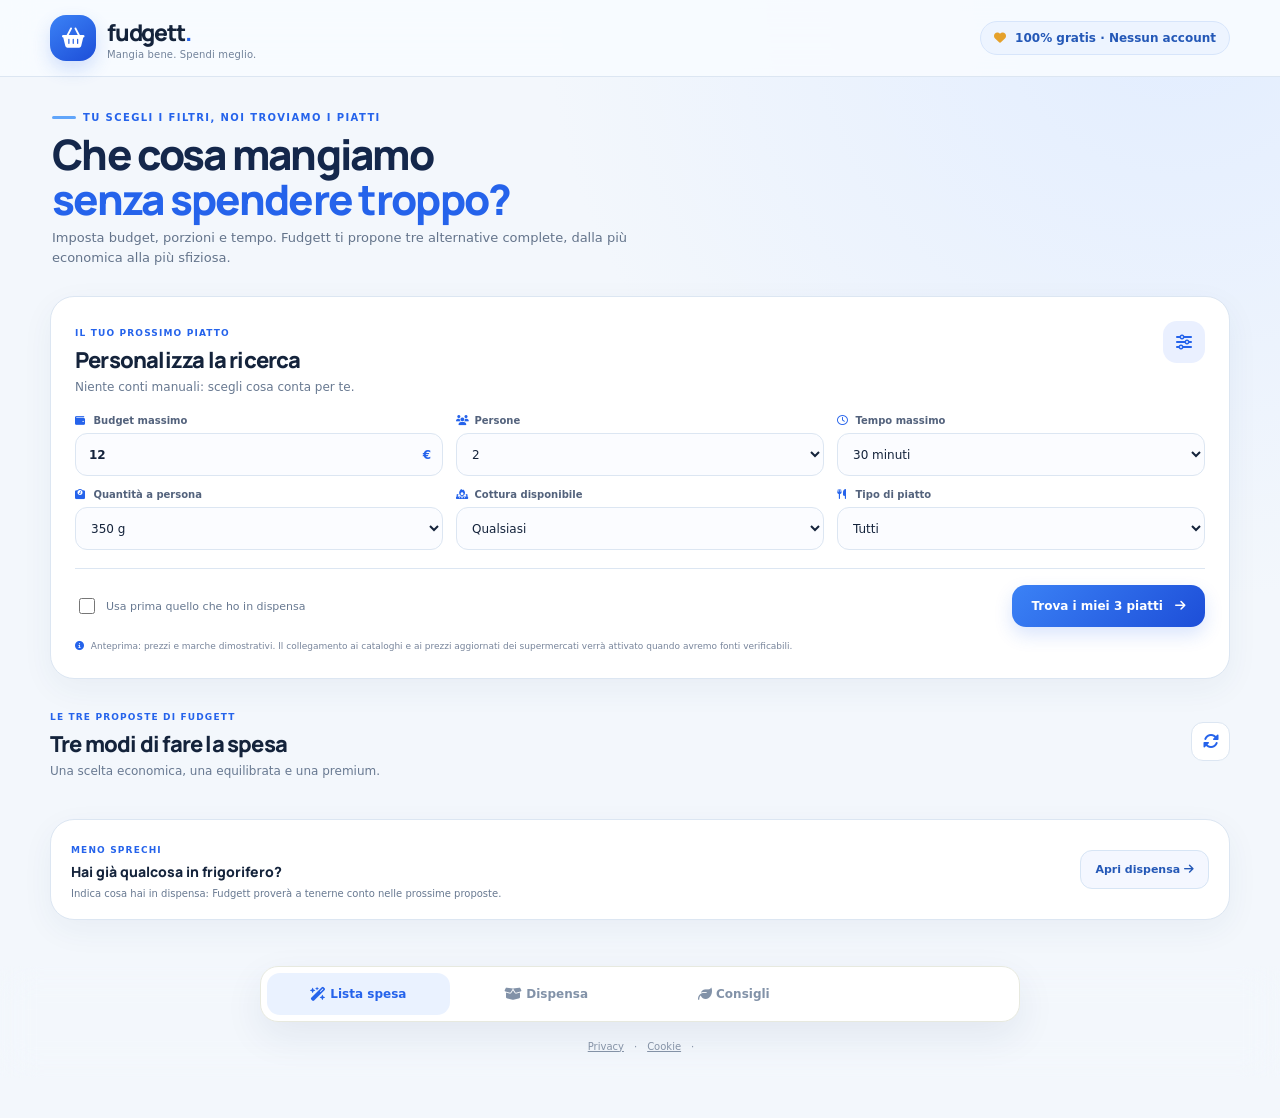
==== commit af53cff3: "Replace manual cost calculator with smart recipe discovery and Tinder-style alternatives" ====
--- a/index.html
+++ b/index.html
@@ -268,6 +268,13 @@
 .cost-center{margin-top:18px;padding:22px}.cost-grid{display:grid;grid-template-columns:1fr 1fr;gap:13px}.cost-panel{min-width:0;border:1px solid var(--line);border-radius:17px;padding:16px;background:#fbfcff}.cost-panel-head{display:flex;align-items:center;gap:10px;flex-wrap:wrap;margin-bottom:12px}.cost-panel-head>div{display:grid;gap:3px;min-width:0;flex:1}.cost-panel-head strong{font:800 13px Manrope,sans-serif}.cost-panel-head small{font-size:10px;color:var(--muted)}.cost-icon{width:34px;height:34px;border-radius:11px;background:var(--blue-soft);color:var(--blue);display:grid;place-items:center}.coming{font-size:8px;letter-spacing:.4px;font-weight:800;background:#edf3ff;color:#3159a5;border-radius:99px;padding:6px 8px}.cost-explain{font-size:10px;line-height:1.55;color:var(--muted);margin:8px 0 12px}.food-cost-row{display:grid;grid-template-columns:minmax(0,1fr) 100px 75px;gap:7px;align-items:center;padding:7px 0;border-bottom:1px solid var(--line)}.food-cost-row:last-child{border-bottom:0}.food-cost-name{font-size:11px;font-weight:700;min-width:0}.food-cost-name small{display:block;font-size:9px;color:var(--muted);font-weight:500;margin-top:3px}.food-cost-row input{width:100%;min-width:0;height:36px;border:1px solid var(--line);border-radius:9px;padding:0 8px;font-size:11px;background:white}.food-cost-row output{text-align:right;font-size:11px;font-weight:800;color:var(--blue)}.cost-empty{font-size:11px;color:var(--muted);padding:14px 0}.cost-total{display:flex;align-items:center;justify-content:space-between;gap:10px;border-top:1px solid var(--line);padding-top:12px;margin-top:10px;font-size:11px;font-weight:700}.cost-total strong{font:800 17px Manrope,sans-serif;color:var(--blue)}.energy-input-grid{display:grid;grid-template-columns:1fr 1fr;gap:9px;margin-top:13px}.energy-input-grid label{font-size:9px;color:var(--muted);font-weight:700;display:grid;gap:5px}.energy-input-grid label:last-child{grid-column:1/-1}.energy-input-grid .input{height:38px;font-size:11px}.dish-total{display:flex;justify-content:space-between;align-items:center;gap:12px;margin-top:14px;padding:16px 18px;border-radius:15px;background:linear-gradient(110deg,#eaf0ff,#f5f8ff);border:1px solid #dce7ff}.dish-total span{display:block;font:800 13px Manrope,sans-serif}.dish-total small{display:block;font-size:9px;color:var(--muted);margin-top:4px;line-height:1.4}.dish-total>strong{font:800 24px Manrope,sans-serif;color:var(--blue);white-space:nowrap}.future-prices{display:flex;gap:9px;align-items:flex-start;margin-top:12px;padding:12px;border-radius:12px;background:#f7f9fd;color:#64728a;font-size:10px;line-height:1.5}.future-prices i{color:var(--blue);margin-top:2px}
 @media(max-width:760px){.cost-center{padding:15px;margin-top:12px}.cost-grid{grid-template-columns:1fr;gap:10px}.cost-panel{padding:13px}.cost-panel-head{gap:8px}.coming{width:100%;margin-left:42px}.food-cost-row{grid-template-columns:minmax(0,1fr) 82px 65px;gap:5px}.dish-total{padding:13px}.dish-total>strong{font-size:21px}}
 
+ 
+/* Fudgett discovery & Tinder-style recipe cards */
+.finder-panel{padding:24px;margin:0 0 25px}.finder-heading,.recommend-head{display:flex;align-items:flex-start;justify-content:space-between;gap:14px}.finder-heading h2,.recommend-head h2{font:800 22px Manrope,sans-serif;letter-spacing:-.8px;margin:5px 0}.finder-heading p,.recommend-head p{font-size:12px;color:var(--muted);margin:0}.finder-kicker{font-size:9px;font-weight:900;letter-spacing:1.15px;color:var(--blue);text-transform:uppercase}.finder-spark{width:42px;height:42px;border-radius:14px;background:var(--blue-soft);color:var(--blue);display:grid;place-items:center}.filter-grid{display:grid;grid-template-columns:repeat(3,minmax(0,1fr));gap:13px;margin-top:21px}.filter-field{display:grid;gap:7px;min-width:0}.filter-field>span{font-size:10px;font-weight:800;color:#53627c}.filter-field>span i{color:var(--blue);width:15px}.filter-field select,.filter-suffix{height:43px;width:100%;border:1px solid var(--line);border-radius:12px;background:#fbfcff;color:var(--ink);padding:0 11px;font-size:12px;min-width:0}.filter-suffix{display:flex;align-items:center;gap:7px}.filter-suffix input{width:100%;min-width:0;border:0;outline:0;background:transparent;font-weight:800;color:var(--ink)}.filter-suffix b{color:var(--blue)}.filter-bottom{display:flex;justify-content:space-between;align-items:center;gap:12px;margin-top:18px;padding-top:16px;border-top:1px solid var(--line)}.check-filter{font-size:11px;color:var(--muted);display:flex;align-items:center;gap:8px}.check-filter input{accent-color:var(--blue);width:16px;height:16px}.data-disclaimer{margin:13px 0 0;color:#78859b;font-size:9px;line-height:1.5}.data-disclaimer i{color:var(--blue);margin-right:4px}.recommendations{margin:26px 0}.recommend-head{align-items:center;margin-bottom:15px}.refresh-btn{border:1px solid var(--line);background:white;color:var(--blue);width:39px;height:39px;border-radius:12px}.deal-grid{display:grid;grid-template-columns:repeat(3,minmax(0,1fr));gap:15px;align-items:stretch}.deal-card{position:relative;display:flex;flex-direction:column;min-width:0;background:white;border:1px solid var(--line);border-radius:22px;box-shadow:var(--shadow);overflow:hidden;transition:transform .2s,border-color .2s}.deal-card:hover{transform:translateY(-3px);border-color:#b9cbf6}.deal-visual{min-height:116px;padding:17px;display:flex;align-items:flex-end;justify-content:space-between;position:relative;overflow:hidden;background:linear-gradient(135deg,#eaf0ff,#dce7ff)}.deal-card[data-tier="balanced"] .deal-visual{background:linear-gradient(135deg,#edf5ff,#dcecff)}.deal-card[data-tier="premium"] .deal-visual{background:linear-gradient(135deg,#f0edff,#e5e1ff)}.deal-emoji{font-size:54px;filter:drop-shadow(0 8px 8px #20375b20)}.tier-pill{font-size:9px;letter-spacing:.7px;font-weight:900;border-radius:99px;padding:7px 10px;background:#fff;color:var(--blue)}.deal-body{padding:17px;display:flex;flex-direction:column;flex:1}.deal-title{font:800 17px/1.2 Manrope,sans-serif;letter-spacing:-.5px;margin:0 0 7px}.deal-meta{display:flex;gap:10px;flex-wrap:wrap;color:var(--muted);font-size:10px;margin-bottom:12px}.deal-meta i{color:var(--blue);margin-right:4px}.deal-price{display:flex;justify-content:space-between;align-items:end;padding:11px 0;border-top:1px solid var(--line);border-bottom:1px solid var(--line);margin-bottom:11px}.deal-price small{font-size:9px;color:var(--muted);display:block}.deal-price strong{font:800 24px Manrope,sans-serif;color:var(--blue)}.deal-price em{font-style:normal;font-size:10px;color:var(--muted)}.product-list{display:grid;gap:8px;margin-bottom:13px}.product-line{display:grid;grid-template-columns:1fr auto;gap:6px;align-items:start;font-size:10px}.product-line strong{font-size:10px;display:block}.product-line small{display:block;color:var(--muted);font-size:9px;margin-top:2px;line-height:1.35}.product-line b{white-space:nowrap;font-size:10px}.deal-footer{display:grid;grid-template-columns:1fr 1fr;gap:8px;margin-top:auto}.deal-action{border:1px solid var(--line);border-radius:11px;background:#fff;padding:10px 7px;font-size:10px;font-weight:800;color:var(--muted)}.deal-action.like{background:var(--blue);color:white;border-color:var(--blue)}.deal-action:hover{filter:brightness(.97)}.deal-action i{margin-right:5px}.deal-note{font-size:9px;color:var(--muted);line-height:1.45;margin:10px 0 0}.deal-card.dismissed{opacity:.48;filter:grayscale(.7)}.deal-card.saved{border:2px solid var(--blue)}.deal-empty{grid-column:1/-1;padding:24px;text-align:center;border:1px dashed var(--line);border-radius:18px;background:white;color:var(--muted);font-size:12px}.pantry-strip{padding:18px 20px;display:flex;align-items:center;justify-content:space-between;gap:14px}.pantry-strip h3{font:800 14px Manrope,sans-serif;margin:5px 0}.pantry-strip p{font-size:10px;color:var(--muted);margin:0;line-height:1.5}
+@media(max-width:850px){.deal-grid{grid-template-columns:repeat(2,minmax(0,1fr))}.deal-card:last-child{grid-column:1/-1;max-width:calc(50% - 8px);width:100%;justify-self:center}}
+@media(max-width:620px){.finder-panel{padding:17px}.filter-grid{grid-template-columns:repeat(2,minmax(0,1fr));gap:11px}.filter-bottom{align-items:stretch;flex-direction:column}.filter-bottom .primary{width:100%}.deal-grid{display:flex;overflow-x:auto;scroll-snap-type:x mandatory;gap:12px;padding:2px 2px 14px;margin-right:-3px}.deal-card,.deal-card:last-child{flex:0 0 min(84vw,340px);max-width:none;scroll-snap-align:center}.deal-visual{min-height:100px}.pantry-strip{align-items:flex-start;flex-direction:column}.pantry-strip .secondary{width:100%}.recommend-head h2{font-size:19px}}
+@media(max-width:370px){.filter-grid{grid-template-columns:1fr}.deal-card,.deal-card:last-child{flex-basis:88vw}}
+
 </style>
 </head>
 <body>
@@ -277,55 +284,25 @@
 </div></header>
 <main class="shell">
 <div id="page-home" class="page active">
-<section class="hero hero-compact"><div class="hero-copy"><div class="eyebrow">LA TUA SPESA, PIÙ SEMPLICE</div><h1>Organizza la spesa.<br><span>Taglia gli sprechi.</span></h1><p>Crea una lista, controlla cosa hai già in casa e condividila in un tocco.</p></div></section>
-
-
-<div class="layout">
-<section class="card builder">
-<div class="sectionhead"><div><h2>Crea la tua lista</h2><p>Aggiungi quello che ti serve. Al resto pensiamo insieme.</p></div><div class="step">01</div></div>
-<div class="dish-field"><label class="fieldlabel" for="dish-name">COSA HAI IN PROGRAMMA DI CUCINARE?</label><input class="input" id="dish-name" maxlength="70" placeholder="Es. Pasta alla carbonara"></div>
-<div class="sectionhead" style="margin-bottom:10px"><div><h2 style="font-size:14px">Ingredienti</h2><p>Aggiungi tutto quello che ti serve.</p></div><span style="font-size:10px;color:var(--muted)" id="ingredient-count">3 ingredienti</span></div>
-<div class="ingredient-head"><span>Ingrediente</span><span>Quantità</span><span>Unità</span><span></span></div>
-<div id="ingredient-rows"></div>
-<button class="addrow" onclick="addIngredient()"><i class="fa-solid fa-plus"></i> Aggiungi ingrediente</button>
-<div class="builderfoot"><div class="hint"><i class="fa-solid fa-circle-info"></i> La lista resta sul tuo dispositivo. Condividila o stampala quando è pronta.</div><button class="primary" onclick="calculateList()">Crea lista della spesa <i class="fa-solid fa-arrow-right"></i></button></div>
+<section class="hero hero-compact"><div class="hero-copy"><div class="eyebrow">TU SCEGLI I FILTRI, NOI TROVIAMO I PIATTI</div><h1>Che cosa mangiamo<br><span>senza spendere troppo?</span></h1><p>Imposta budget, porzioni e tempo. Fudgett ti propone tre alternative complete, dalla più economica alla più sfiziosa.</p></div></section>
+<section class="card finder-panel" id="finder-panel">
+ <div class="finder-heading"><div><span class="finder-kicker">IL TUO PROSSIMO PIATTO</span><h2>Personalizza la ricerca</h2><p>Niente conti manuali: scegli cosa conta per te.</p></div><span class="finder-spark"><i class="fa-solid fa-sliders"></i></span></div>
+ <div class="filter-grid">
+  <label class="filter-field"><span><i class="fa-solid fa-wallet"></i> Budget massimo</span><div class="filter-suffix"><input id="f-budget" type="number" min="1" max="200" step=".5" value="12"><b>€</b></div></label>
+  <label class="filter-field"><span><i class="fa-solid fa-users"></i> Persone</span><select id="f-people"><option>1</option><option selected>2</option><option>3</option><option>4</option><option>5</option><option>6</option></select></label>
+  <label class="filter-field"><span><i class="fa-regular fa-clock"></i> Tempo massimo</span><select id="f-time"><option value="15">15 minuti</option><option value="30" selected>30 minuti</option><option value="45">45 minuti</option><option value="60">1 ora</option><option value="90">1 ora e mezza</option><option value="999">Qualsiasi</option></select></label>
+  <label class="filter-field"><span><i class="fa-solid fa-weight-scale"></i> Quantità a persona</span><select id="f-grams"><option value="250">250 g</option><option value="350" selected>350 g</option><option value="450">450 g</option><option value="550">550 g</option></select></label>
+  <label class="filter-field"><span><i class="fa-solid fa-fire-burner"></i> Cottura disponibile</span><select id="f-cook"><option value="any">Qualsiasi</option><option value="gas">Gas</option><option value="induction">Induzione</option><option value="oven">Forno</option></select></label>
+  <label class="filter-field"><span><i class="fa-solid fa-utensils"></i> Tipo di piatto</span><select id="f-kind"><option value="all">Tutti</option><option value="vegetarian">Vegetariano</option><option value="meat">Con carne</option><option value="fish">Con pesce</option></select></label>
+ </div>
+ <div class="filter-bottom"><label class="check-filter"><input type="checkbox" id="f-pantry"> Usa prima quello che ho in dispensa</label><button class="primary" onclick="findDishes()">Trova i miei 3 piatti <i class="fa-solid fa-arrow-right"></i></button></div>
+ <p class="data-disclaimer"><i class="fa-solid fa-circle-info"></i> Anteprima: prezzi e marche dimostrativi. Il collegamento ai cataloghi e ai prezzi aggiornati dei supermercati verrà attivato quando avremo fonti verificabili.</p>
 </section>
-<aside class="sidecol">
-<div class="card sidecard"><div class="sectionhead" style="margin-bottom:8px"><div><h2 class="side-title">La mia dispensa</h2><p class="side-desc">Spunta ciò che hai già a casa: lo toglieremo dalla lista della spesa.</p></div><div class="step"><i class="fa-solid fa-box-open"></i></div></div><div class="pantry-preview" id="pantry-preview"></div><div class="pantry-add"><input id="pantry-new" placeholder="Aggiungi un ingrediente"><button class="smallbtn" onclick="addPantryItem()">Aggiungi</button></div><button class="secondary" style="width:100%;margin-top:12px" onclick="showPage('pantry')">Gestisci tutta la dispensa <i class="fa-solid fa-arrow-right"></i></button></div>
-<div class="card sidecard invite-card"><div class="invite-icon"><i class="fa-solid fa-user-group"></i></div><div><strong>Fai conoscere Fudgett</strong><p>Condividilo con chi fa la spesa insieme a te.</p></div><button class="secondary" onclick="shareApp()">Invita <i class="fa-solid fa-arrow-up-right-from-square"></i></button></div>
-</aside>
-</div>
-<section class="card results" id="results">
-<div class="result-top"><div><h2 id="result-title">La tua lista è pronta</h2><div style="font-size:10px;color:var(--muted);margin-top:4px" id="result-subtitle"></div></div><span class="status">LISTA PRONTA</span></div>
-<p class="result-summary" id="result-summary"></p><div class="result-list" id="result-list"></div>
-<div class="result-actions"><button class="primary" style="flex:1" onclick="shareWhatsApp()"><i class="fa-brands fa-whatsapp"></i> Condividi lista</button><button class="secondary" onclick="window.print()"><i class="fa-solid fa-print"></i> Stampa</button></div>
-
+<section class="recommendations" id="recommendations">
+ <div class="recommend-head"><div><span class="finder-kicker">LE TRE PROPOSTE DI FUDGETT</span><h2>Tre modi di fare la spesa</h2><p id="recommend-caption">Una scelta economica, una equilibrata e una premium.</p></div><button class="refresh-btn" onclick="findDishes()" aria-label="Aggiorna proposte"><i class="fa-solid fa-rotate"></i></button></div>
+ <div class="deal-grid" id="deal-grid"></div>
 </section>
-<section class="card cost-center" id="cost-center">
-  <div class="sectionhead"><div><h2>Quanto ti costa questo piatto?</h2><p>Calcola il costo degli ingredienti e dell’energia per la ricetta che hai appena preparato.</p></div><div class="step"><i class="fa-solid fa-euro-sign"></i></div></div>
-  <div class="cost-grid">
-    <article class="cost-panel">
-      <div class="cost-panel-head"><span class="cost-icon"><i class="fa-solid fa-basket-shopping"></i></span><div><strong>Ingredienti</strong><small>Costo in base a grammi, ml e pezzi</small></div><span class="coming">PREZZI SUPERMERCATI IN ARRIVO</span></div>
-      <p class="cost-explain">Stiamo preparando il collegamento ai prezzi reali dei supermercati. Per ora puoi inserire il prezzo della confezione: Fudgett calcola automaticamente la quota usata nella ricetta.</p>
-      <div id="food-cost-rows" class="food-cost-rows"><div class="cost-empty">Crea prima la lista della ricetta per calcolare le quantità.</div></div>
-      <div class="cost-total"><span>Totale ingredienti</span><strong id="food-cost-total">—</strong></div>
-    </article>
-    <article class="cost-panel">
-      <div class="cost-panel-head"><span class="cost-icon"><i class="fa-solid fa-fire-burner"></i></span><div><strong>Energia di cottura</strong><small>Gas, induzione o forno elettrico</small></div></div>
-      <label class="fieldlabel" for="cooking-method">COME CUCINI?</label>
-      <select class="input" id="cooking-method" onchange="updateEnergyCost()"><option value="gas">Fornello a gas</option><option value="induction">Piano a induzione</option><option value="oven">Forno elettrico</option></select>
-      <div class="energy-input-grid">
-        <label><span id="energy-rate-label">Prezzo gas (€/Smc)</span><input class="input" id="energy-rate" type="number" min="0" step="0.001" placeholder="Es. 1.10" oninput="updateEnergyCost()"></label>
-        <label><span id="energy-power-label">Consumo (Smc/ora)</span><input class="input" id="energy-power" type="number" min="0" step="0.01" placeholder="Es. 0.10" oninput="updateEnergyCost()"></label>
-        <label><span>Tempo di utilizzo (minuti)</span><input class="input" id="energy-minutes" type="number" min="0" step="1" value="30" oninput="updateEnergyCost()"></label>
-      </div>
-      <p class="cost-explain" id="energy-help">Inserisci i valori della tua bolletta o i dati dell’apparecchio. Il calcolo userà esclusivamente i dati che fornisci.</p>
-      <div class="cost-total"><span>Costo energia stimato</span><strong id="energy-cost-total">Inserisci i dati</strong></div>
-    </article>
-  </div>
-  <div class="dish-total"><div><span>Totale stimato del piatto</span><small id="dish-cost-note">Completa i prezzi degli ingredienti e i dati energetici per ottenere il totale.</small></div><strong id="dish-cost-total">—</strong></div>
-  <div class="future-prices"><i class="fa-solid fa-store"></i><span><b>Prossimo aggiornamento:</b> confronto automatico dei prezzi tra supermercati, costo per porzione e prezzo più conveniente vicino a te. Questa parte è già predisposta, ma non mostrerà prezzi inventati finché non saranno disponibili dati verificati.</span></div>
-</section>
+<section class="card pantry-strip"><div><span class="finder-kicker">MENO SPRECHI</span><h3>Hai già qualcosa in frigorifero?</h3><p>Indica cosa hai in dispensa: Fudgett proverà a tenerne conto nelle prossime proposte.</p></div><button class="secondary" onclick="showPage('pantry')">Apri dispensa <i class="fa-solid fa-arrow-right"></i></button></section>
 </div>
 <div id="page-pantry" class="page"><div class="pagehead"><h1>La mia dispensa</h1><p>Quello che hai già, non serve comprarlo di nuovo.</p></div><div class="card sidecard"><div class="sectionhead"><div><h2 class="side-title">Ingredienti disponibili</h2><p class="side-desc">Le tue scelte vengono salvate automaticamente su questo dispositivo.</p></div><div class="step"><i class="fa-solid fa-box-open"></i></div></div><div id="pantry-full" class="pantry-preview"></div><div class="pantry-add"><input id="pantry-new-full" placeholder="Es. Parmigiano, ceci, latte"><button class="smallbtn" onclick="addPantryItem(true)">Aggiungi</button></div></div></div>
 <div id="page-savings" class="page"><div class="pagehead"><h1>Consigli anti-spreco</h1><p>Azioni semplici e concrete per usare meglio quello che compri.</p></div><div class="tips-grid"><article class="card tip-card"><span>01</span><h2>Controlla prima la dispensa</h2><p>Guarda cosa hai già in casa e segna nella dispensa gli ingredienti disponibili: Fudgett li escluderà dalla lista da acquistare.</p></article><article class="card tip-card"><span>02</span><h2>Pianifica le porzioni</h2><p>Inserisci quantità realistiche per il numero di persone. Evita di comprare confezioni in eccesso quando puoi.</p></article><article class="card tip-card"><span>03</span><h2>Dai priorità agli alimenti freschi</h2><p>Consuma prima i prodotti più deperibili e organizza i pasti in base alle scadenze.</p></article><article class="card tip-card"><span>04</span><h2>Riutilizza gli avanzi</h2><p>Conserva correttamente gli avanzi e trasformali in un pasto successivo, quando sono ancora sicuri da consumare.</p></article></div></div>
@@ -334,6 +311,37 @@
 
 <div id="page-privacy" class="page legal-page"><div class="pagehead"><h1>Privacy</h1><p>Informazioni sul funzionamento attuale di Fudgett.</p></div><article class="card legal-card"><h2>Titolare del trattamento</h2><p>Il titolare e il relativo recapito devono essere indicati dal gestore del sito prima della pubblicazione definitiva. Questa informazione non può essere inventata.</p><h2>Quali dati tratta il sito</h2><p>Fudgett non richiede account e non invia automaticamente a un server le ricette o la dispensa. I soli dati persistenti dell’app sono gli elementi della dispensa e l’indicazione di quali ingredienti hai già in casa: vengono salvati sul dispositivo tramite localStorage. La ricetta e la lista appena creata restano nella memoria della pagina e non vengono salvate in modo permanente. Se scegli di condividere una lista con WhatsApp, il testo viene passato al servizio esterno.</p><h2>Funzioni non attive</h2><p>La versione attuale non offre ricerca di supermercati, confronto prezzi, pagamenti, pubblicità personalizzata o strumenti di analisi del traffico. Non viene richiesta la posizione GPS.</p><h2>Servizi tecnici esterni</h2><p>Il sito è pubblicato tramite GitHub Pages. Il codice carica inoltre risorse grafiche e caratteri da Google Fonts e Font Awesome tramite CDNJS: quando la pagina viene aperta, il browser contatta questi fornitori e comunica i normali dati tecnici di connessione. Per evitare tali richieste è possibile rimuovere le risorse esterne e ospitarle localmente.</p><h2>Conservazione e cancellazione</h2><p>I dati della dispensa restano nel browser finché non vengono cancellati i dati del sito o la memoria del browser. Non sono sincronizzati tra dispositivi. Se scegli di condividere una lista con il pulsante WhatsApp, il testo della lista viene passato al servizio WhatsApp tramite un collegamento esterno: si applicano le condizioni e l’informativa di WhatsApp.</p><h2>Diritti e contatti</h2><p>Per richieste relative ai dati personali, esercizio dei diritti o informazioni sul trattamento, il recapito del titolare deve essere pubblicato qui. Il testo informativo va completato e verificato dal titolare in base alla propria situazione concreta.</p><button class="secondary" onclick="showPage('cookies')">Leggi la sezione cookie</button></article></div><div id="page-cookies" class="page legal-page"><div class="pagehead"><h1>Cookie e memoria locale</h1><p>Cosa viene salvato quando usi Fudgett.</p></div><article class="card legal-card"><h2>Cookie</h2><p>Il codice applicativo attuale non imposta cookie pubblicitari o di profilazione e non utilizza strumenti di analytics. Le risorse esterne indicate nella sezione seguente vengono comunque richieste al caricamento della pagina.</p><h2>Memoria locale</h2><p>Per ricordare la dispensa, Fudgett usa localStorage, una funzione del browser che conserva i dati sul dispositivo. Non è un cookie e non invia questi contenuti al server. Puoi cancellare i dati dalle impostazioni del browser.</p><h2>Risorse esterne</h2><p>Google Fonts e la libreria Font Awesome caricata da CDNJS sono risorse di terze parti: il browser contatta i rispettivi server per scaricarle. Le relative informative sono disponibili sui siti dei fornitori.</p><h2>Pubblicità e statistiche</h2><p>Non sono attive in questa versione. Se verranno aggiunte in futuro, la presente informativa e gli eventuali strumenti di consenso dovranno essere aggiornati prima dell'attivazione.</p><button class="secondary" onclick="showPage('privacy')">Leggi privacy</button></article></div><div class="toast" id="toast"></div>
 <script>
+
+const demoRecipes=[
+ {tier:"budget",label:"PIÙ ECONOMICA",name:"Pasta cremosa ceci e rosmarino",emoji:"🍝",kind:"vegetarian",minutes:20,grams:350,cook:"gas",energy:.08,items:[["Pasta Barilla", "500 g",1.19,350],["Ceci Valfrutta","360 g",.99,120],["Rosmarino fresco","1 mazzetto",.89,5],["Olio extravergine Coop","750 ml",5.49,12],["Parmigiano grattugiato","100 g",1.69,15]]},
+ {tier:"balanced",label:"MIGLIOR EQUILIBRIO",name:"Riso basmati pollo e verdure",emoji:"🍛",kind:"meat",minutes:30,grams:420,cook:"induction",energy:.14,items:[["Riso basmati Scotti","1 kg",2.79,160],["Petto di pollo AIA","400 g",4.49,240],["Zucchine fresche","500 g",1.49,160],["Yogurt bianco Granarolo","2 x 125 g",.99,60],["Spezie Cannamela","barattolo",1.49,4]]},
+ {tier:"premium",label:"SFIZIOSA",name:"Salmone al forno con patate",emoji:"🐟",kind:"fish",minutes:45,grams:480,cook:"oven",energy:.32,items:[["Filetto salmone Findus","250 g",5.49,250],["Patate novelle","1 kg",2.29,350],["Limoni biologici","500 g",1.79,40],["Olio extravergine Monini","750 ml",6.49,15],["Timo fresco","1 mazzetto",1.29,5]]}
+];
+let currentDeals=[];
+function priceForRecipe(recipe,people,grams){
+ const factor=people*(grams/recipe.grams);let food=0;
+ const products=recipe.items.map(x=>{const cost=x[2]*(x[3]*factor)/(x[1].includes("ml")?750:x[1].includes("kg")?1000:x[1].includes("g")?parseFloat(x[1]):1);food+=cost;return {name:x[0],pack:x[1],price:x[2],used:x[3]*factor,cost};});
+ return {products,food,energy:recipe.energy*people*(grams/recipe.grams),total:food+recipe.energy*people*(grams/recipe.grams)};
+}
+function findDishes(){
+ const budget=Math.max(1,Number(document.getElementById("f-budget").value)||1),people=Number(document.getElementById("f-people").value),time=Number(document.getElementById("f-time").value),grams=Number(document.getElementById("f-grams").value),cook=document.getElementById("f-cook").value,kind=document.getElementById("f-kind").value;
+ const candidates=demoRecipes.filter(r=>(time>=r.minutes)&&(cook==="any"||cook===r.cook)&&(kind==="all"||kind===r.kind)).map(r=>({...r,...priceForRecipe(r,people,grams),people,grams}));
+ currentDeals=candidates.filter(r=>r.total<=budget);
+ if(currentDeals.length===0){document.getElementById("deal-grid").innerHTML='<div class="deal-empty"><b>Nessuna proposta rientra in tutti i filtri.</b><br>Prova ad aumentare il budget o il tempo di preparazione. Non abbassiamo i tuoi filtri di nascosto.</div>';document.getElementById("recommend-caption").textContent="Modifica i filtri per trovare tre alternative.";return;}
+ const tiers=["budget","balanced","premium"];const ordered=tiers.map(t=>currentDeals.find(x=>x.tier===t)).filter(Boolean);
+ document.getElementById("deal-grid").innerHTML=ordered.map((r,index)=>renderDeal(r,index)).join("");
+ document.getElementById("recommend-caption").textContent=ordered.length+" proposte compatibili · "+people+" "+(people===1?"persona":"persone")+" · "+grams+" g a persona";
+}
+function renderDeal(r,index){
+ const tierClass=r.tier==="budget"?"budget":r.tier==="premium"?"premium":"balanced";
+ const details=r.products.map(p=>'<div class="product-line"><div><strong>'+esc(p.name)+'</strong><small>'+esc(p.pack)+' · quantità ricetta '+Math.round(p.used)+' g/ml circa</small></div><b>'+euro(p.cost)+'</b></div>').join("");
+ const saved=!!(window.savedDeals&&savedDeals.includes(r.tier));
+ return '<article class="deal-card '+(saved?"saved":"")+'" data-tier="'+tierClass+'"><div class="deal-visual"><span class="deal-emoji">'+r.emoji+'</span><span class="tier-pill">'+r.label+'</span></div><div class="deal-body"><h3 class="deal-title">'+esc(r.name)+'</h3><div class="deal-meta"><span><i class="fa-regular fa-clock"></i>'+r.minutes+' min</span><span><i class="fa-solid fa-weight-scale"></i>'+r.grams+' g/persona</span><span><i class="fa-solid fa-users"></i>'+r.people+' persone</span></div><div class="deal-price"><div><small>Totale stimato · energia inclusa</small><strong>'+euro(r.total)+'</strong></div><em>'+euro(r.total/r.people)+' / persona</em></div><div class="product-list">'+details+'</div><div class="deal-note">Energia stimata: '+euro(r.energy)+' · marche e prezzi di esempio, non offerte live.</div><div class="deal-footer"><button class="deal-action" onclick="dismissDeal(\''+r.tier+'\')"><i class="fa-solid fa-xmark"></i> Passa</button><button class="deal-action like" onclick="saveDeal(\''+r.tier+'\')"><i class="fa-solid fa-heart"></i> Mi piace</button></div></div></article>';
+}
+let savedDeals=[];
+function dismissDeal(tier){const card=document.querySelector('.deal-card[data-tier="'+tier+'"]');if(card){card.classList.add("dismissed");card.querySelector(".deal-footer").innerHTML='<span style="grid-column:1/-1;text-align:center;font-size:10px;padding:8px;color:var(--muted)">Proposta scartata</span>';}}
+function saveDeal(tier){if(!savedDeals.includes(tier))savedDeals.push(tier);const card=document.querySelector('.deal-card[data-tier="'+tier+'"]');if(card){card.classList.add("saved");const btn=card.querySelector(".deal-action.like");btn.innerHTML='<i class="fa-solid fa-check"></i> Salvato';}toast("Ricetta salvata tra le tue preferite!");}
+
 const PANTRY_KEY="fudget_pantry_v2"; // Mantiene i dati locali già salvati nelle versioni precedenti.
 const DEFAULT_PANTRY=["Olio","Sale","Pepe","Aglio","Zucchero","Farina","Passata","Pasta","Riso","Aceto"];
 let ingredients=[{name:"Pasta",qty:100,unit:"g"},{name:"Guanciale",qty:80,unit:"g"},{name:"Uova",qty:2,unit:"pezzi"}];
@@ -359,7 +367,7 @@
  root.innerHTML=valid.map(x=>{const key=x.name.toLowerCase()+"|"+x.unit;const p=ingredientPrices[key]||{};return '<div class="food-cost-row"><div class="food-cost-name">'+esc(x.name)+'<small>Usati: '+esc(x.qty)+' '+esc(x.unit)+'</small></div><input type="number" min="0" step="0.01" placeholder="€ confezione" aria-label="Prezzo confezione di '+esc(x.name)+' in euro" value="'+(p.price??"")+'" oninput="setIngredientPrice('+JSON.stringify(key)+',\'price\',this.value)"><input type="number" min="0.01" step="any" placeholder="'+(x.unit==="g"?"g confezione":x.unit==="ml"?"ml confezione":"pz confezione")+'" aria-label="Quantità confezione di '+esc(x.name)+'" value="'+(p.pack??"")+'" oninput="setIngredientPrice('+JSON.stringify(key)+',\'pack\',this.value)"><output id="food-line-'+x.index+'">'+(p.price>0&&p.pack>0?euro(p.price*x.qty/p.pack):"—")+'</output></div>';}).join("");
  updateDishCost();
 }
-function setIngredientPrice(key,field,value){if(!ingredientPrices[key])ingredientPrices[key]={};ingredientPrices[key][field]=Number(value);renderFoodCostRows();}
+function setIngredientPrice(key,field,value){if(!ingredientPrices[key])ingredientPrices[key]={};ingredientPrices[key][field]=Number(value);const x=ingredients.find(v=>String(v.name||"").trim().toLowerCase()+"|"+v.unit===key);const p=ingredientPrices[key];if(x){const i=ingredients.indexOf(x),out=document.getElementById("food-line-"+i);if(out)out.textContent=p.price>0&&p.pack>0?euro(p.price*Number(x.qty)/p.pack):"—";}updateDishCost();}
 function updateEnergyCost(){
  const method=document.getElementById("cooking-method").value;
  const labels=method==="gas"?["Prezzo gas (€/Smc)","Consumo (Smc/ora)"]:["Prezzo elettricità (€/kWh)","Potenza media (kW)"];
@@ -380,13 +388,13 @@
  document.getElementById("dish-cost-note").textContent=all?"Somma dei prezzi inseriti e dell’energia stimata.":"Inserisci prezzo e quantità delle confezioni e i dati energetici per completare il totale.";
 }
 
-function calculateList(){renderFoodCostRows();const dish=document.getElementById("dish-name").value.trim();const valid=ingredients.map(x=>({name:String(x.name||"").trim(),qty:Number(x.qty),unit:x.unit})).filter(x=>x.name&&Number.isFinite(x.qty)&&x.qty>0);if(!dish){toast("Dai un nome alla tua ricetta.");document.getElementById("dish-name").focus();return;}if(!valid.length){toast("Inserisci almeno un ingrediente con quantità valida.");return;}lastList=valid.map(x=>({...x,owned:pantry.some(p=>p.owned&&p.name.toLowerCase()===x.name.toLowerCase())}));document.getElementById("result-title").textContent=dish;document.getElementById("result-subtitle").textContent=valid.length+" ingredienti · "+lastList.filter(x=>!x.owned).length+" da acquistare";document.getElementById("result-summary").textContent="Spunta gli articoli mentre fai la spesa. Quelli già in dispensa sono contrassegnati.";lastList=lastList.map(x=>({...x,done:!!x.owned}));renderResultList();document.getElementById("results").classList.add("show");document.getElementById("results").scrollIntoView({behavior:"smooth",block:"start"});}
+function calculateList(){findDishes();}
 
 function shareWhatsApp(){if(!lastList.length){toast("Prepara prima la tua lista della spesa.");return;}const dish=document.getElementById("dish-name").value.trim();let msg="🛒 Lista della spesa — "+dish+"\\n\\n";lastList.forEach(x=>{msg+=(x.owned?"✅ ":x.done?"☑️ ":"▫️ ")+x.name+" — "+x.qty+" "+(x.unit==="pezzi"?"pezzi":x.unit)+(x.owned?" (già in casa)":x.done?" (preso)":"")+"\\n";});msg+="\\nCreato con Fudgett";window.open("https://wa.me/?text="+encodeURIComponent(msg),"_blank","noopener");}
 function toggleBought(i){lastList[i].done=!lastList[i].done;renderResultList();}
 function renderResultList(){const root=document.getElementById("result-list");root.innerHTML="";lastList.forEach((x,i)=>{const el=document.createElement("label");el.className="result-item"+(x.done?" bought":"");el.innerHTML='<input class="buy-check" type="checkbox" '+(x.done?"checked":"")+' aria-label="Segna '+esc(x.name)+' come acquistato" onchange="toggleBought('+i+')"><div class="result-copy"><strong>'+esc(x.name)+'</strong><small>'+(x.owned?"Già presente in dispensa":x.done?"Acquistato":"Da acquistare")+'</small></div><span class="qty">'+esc(x.qty)+" "+(x.unit==="pezzi"?"pz":x.unit)+'</span>';root.appendChild(el);});}
 async function shareApp(){const data={title:"Fudgett",text:"Organizza la spesa, gestisci la dispensa e riduci gli sprechi con Fudgett.",url:location.href};try{if(navigator.share){await navigator.share(data);}else if(navigator.clipboard&&navigator.clipboard.writeText){await navigator.clipboard.writeText(data.text+" "+data.url);toast("Link di Fudgett copiato!");}else{window.prompt("Copia il link di Fudgett",data.url);}}catch(e){if(e.name!=="AbortError")toast("Non è stato possibile condividere il link.");}}
 function showPage(page){document.querySelectorAll(".page").forEach(p=>p.classList.remove("active"));const target=document.getElementById("page-"+page);if(target)target.classList.add("active");document.querySelectorAll(".navbtn").forEach(b=>b.classList.toggle("active",b.dataset.page===page));window.scrollTo({top:0,behavior:"smooth"});}
-renderIngredients();renderPantry();renderFoodCostRows();updateEnergyCost();
+renderIngredients();renderPantry();findDishes();
 </script>
 </body></html>
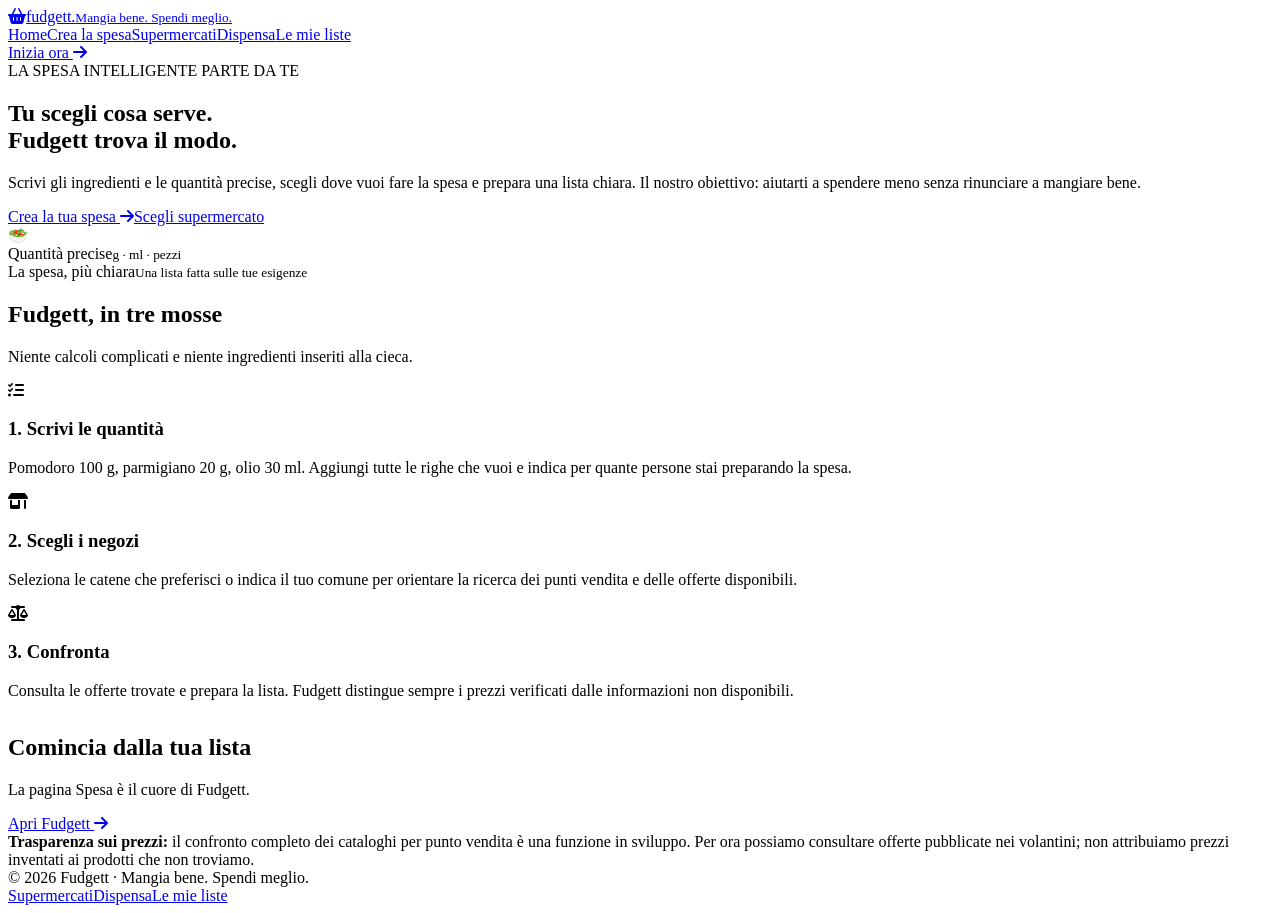
==== commit a08d6b4f: "Redesign Fudgett as a multi-page grocery planning site" ====
--- a/index.html
+++ b/index.html
@@ -1,400 +1 @@
-<!doctype html>
-<html lang="it">
-<head>
-<meta charset="utf-8">
-<meta name="viewport" content="width=device-width,initial-scale=1,viewport-fit=cover">
-<meta name="theme-color" content="#2563eb">
-<meta name="description" content="Fudgett ti aiuta a creare liste della spesa e gestire la dispensa, senza account.">
-<meta property="og:type" content="website">
-<meta property="og:site_name" content="Fudgett">
-<meta property="og:title" content="Fudgett — Organizza la spesa, taglia gli sprechi">
-<meta property="og:description" content="Crea liste della spesa, controlla cosa hai già in dispensa e condividi tutto in un tocco. Gratis e senza account.">
-<meta name="twitter:card" content="summary">
-<title>Fudgett — La spesa intelligente, senza sprechi</title>
-<link rel="preconnect" href="https://fonts.googleapis.com">
-<link rel="preconnect" href="https://fonts.gstatic.com" crossorigin>
-<link href="https://fonts.googleapis.com/css2?family=DM+Sans:wght@400;500;600;700;800&family=Manrope:wght@500;600;700;800&display=swap" rel="stylesheet">
-<link rel="stylesheet" href="https://cdnjs.cloudflare.com/ajax/libs/font-awesome/6.5.2/css/all.min.css">
-<style>
-:root{--ink:#20203a;--muted:#77778f;--line:#e9e7f2;--paper:#f7f8f5;--white:#fff;--green:#6554d9;--green2:#efedff;--lime:#c8f169;--orange:#ff9b70;--shadow:0 12px 36px rgba(25,45,34,.07);--radius:22px}
-*{box-sizing:border-box}html{scroll-behavior:smooth}body{margin:0;background:var(--paper);color:var(--ink);font-family:"DM Sans",sans-serif;padding-bottom:92px}button,input,select{font:inherit}button{cursor:pointer}.shell{width:min(1120px,100% - 36px);margin:auto}.topbar{position:sticky;top:0;z-index:30;background:rgba(247,248,245,.9);backdrop-filter:blur(18px);border-bottom:1px solid rgba(232,236,231,.85)}.topinner{height:76px;display:flex;align-items:center;justify-content:space-between;gap:16px}.brand{display:flex;align-items:center;gap:11px;text-decoration:none;color:inherit}.logo{width:42px;height:42px;border-radius:15px;background:var(--green);color:#fff;display:grid;place-items:center;font-size:18px;box-shadow:0 7px 16px #197a5030}.brandname{font:800 20px Manrope,sans-serif;letter-spacing:-.8px}.brandtag{font-size:11px;color:var(--muted);margin-top:1px}.topright{display:flex;align-items:center;gap:10px}.credits{border:1px solid #dce9df;background:#fff;border-radius:99px;padding:9px 13px;font-size:12px;font-weight:700;color:var(--green);white-space:nowrap}.credits i{color:#d99c35;margin-right:5px}.profile{width:38px;height:38px;border-radius:50%;background:#e9eee8;color:var(--green);display:grid;place-items:center}
-main{padding:30px 0 36px}.hero{display:grid;grid-template-columns:1.15fr .85fr;gap:26px;align-items:stretch;margin-bottom:24px}.hero-copy{padding:27px 4px 24px}.eyebrow{display:inline-flex;align-items:center;gap:7px;color:var(--green);font-size:11px;font-weight:800;letter-spacing:1.1px;text-transform:uppercase}.eyebrow:before{content:"";width:18px;height:2px;background:var(--green);border-radius:4px}.hero h1{font:800 clamp(34px,5vw,57px)/1.05 Manrope,sans-serif;letter-spacing:-2.7px;margin:17px 0 14px;max-width:590px}.hero h1 span{color:var(--green)}.hero p{color:#6d7971;font-size:15px;line-height:1.65;max-width:520px;margin:0}.hero-art{background:#e8efe6;border-radius:28px;min-height:230px;position:relative;overflow:hidden;display:flex;align-items:center;justify-content:center}.hero-art:before,.hero-art:after{content:"";position:absolute;border-radius:50%;background:#d8e6d5}.hero-art:before{width:230px;height:230px;right:-42px;top:-95px}.hero-art:after{width:170px;height:170px;left:-50px;bottom:-90px}.plate{position:relative;z-index:1;width:190px;height:190px;border-radius:50%;background:#fff;box-shadow:0 22px 50px #29483220;display:grid;place-items:center;font-size:94px;transform:rotate(-8deg)}.float-note{position:absolute;z-index:2;background:#fff;border:1px solid #e5ebe2;border-radius:15px;padding:11px 14px;box-shadow:var(--shadow);font-size:11px;font-weight:700}.float-note small{display:block;color:var(--muted);font-weight:500;margin-top:3px}.note-a{left:18px;top:25px}.note-b{right:16px;bottom:23px}
-.ad-slot{border:1px dashed #d9dfd8;background:rgba(255,255,255,.55);border-radius:14px;min-height:64px;display:flex;align-items:center;justify-content:center;text-align:center;color:#9aa49c;font-size:10px;letter-spacing:.7px;text-transform:uppercase;margin:0 0 22px;gap:8px}.ad-slot i{font-size:12px}.ad-slot span{display:block;font-size:9px;letter-spacing:0;text-transform:none;margin-top:3px;color:#b1b9b2}.ad-slot.compact{min-height:52px;margin:20px 0 0}
-.locationbar{display:flex;align-items:center;gap:10px;background:#fff;border:1px solid var(--line);border-radius:18px;padding:10px 13px;margin-bottom:22px;box-shadow:0 3px 14px #17251f05}.locicon{width:36px;height:36px;background:var(--green2);border-radius:12px;color:var(--green);display:grid;place-items:center;flex:none}.locfield{flex:1;min-width:0}.locfield label{font-size:10px;color:var(--muted);font-weight:700;display:block;margin-bottom:2px}.locfield input{width:100%;border:0;outline:0;color:var(--ink);font-size:13px;background:transparent}.gpsbtn{border:0;background:#f0f5ef;color:var(--green);border-radius:11px;padding:10px 12px;font-size:11px;font-weight:700;white-space:nowrap}.gpsbtn:hover{background:var(--green2)}
-.layout{display:grid;grid-template-columns:minmax(0,1.35fr) minmax(270px,.65fr);gap:22px;align-items:start}.card{background:#fff;border:1px solid var(--line);border-radius:var(--radius);box-shadow:var(--shadow)}.builder{padding:23px}.sectionhead{display:flex;justify-content:space-between;align-items:flex-start;gap:12px;margin-bottom:20px}.sectionhead h2{font:800 19px Manrope,sans-serif;letter-spacing:-.6px;margin:0}.sectionhead p{font-size:12px;color:var(--muted);margin:5px 0 0;line-height:1.5}.step{width:31px;height:31px;border-radius:10px;background:var(--green2);color:var(--green);display:grid;place-items:center;font-weight:800;font-size:12px;flex:none}.fieldlabel{font-size:11px;font-weight:800;color:#526057;display:block;margin:0 0 7px}.input{height:45px;width:100%;border:1px solid #e4e9e3;border-radius:12px;padding:0 13px;outline:0;background:#fbfcfa;color:var(--ink);font-size:13px;transition:.2s}.input:focus{border-color:#78ad8b;box-shadow:0 0 0 3px #197a5012;background:#fff}.dish-field{margin-bottom:22px}.ingredient-head{display:grid;grid-template-columns:minmax(0,1fr) 90px 94px 36px;gap:8px;padding:0 3px 8px;color:#9aa39c;font-size:9px;text-transform:uppercase;letter-spacing:.7px;font-weight:800}.ingredient-row{display:grid;grid-template-columns:minmax(0,1fr) 90px 94px 36px;gap:8px;margin-bottom:9px;align-items:center}.ingredient-row input,.ingredient-row select{height:43px;min-width:0;border:1px solid #e7ebe6;background:#fbfcfa;border-radius:11px;padding:0 10px;font-size:12px;outline:0;color:var(--ink)}.ingredient-row input:focus,.ingredient-row select:focus{border-color:#78ad8b}.remove{height:36px;width:36px;border:0;background:#fff1ef;color:#c76c5b;border-radius:10px}.remove:hover{background:#ffe3df}.addrow{border:1px dashed #b9d4c0;background:#f5faf5;color:var(--green);border-radius:12px;width:100%;padding:12px;font-size:12px;font-weight:800}.addrow:hover{background:var(--green2)}.builderfoot{display:flex;align-items:center;justify-content:space-between;gap:12px;margin-top:19px;padding-top:17px;border-top:1px solid #f0f2ef}.hint{font-size:10px;color:#89938c;line-height:1.4}.primary{border:0;background:var(--green);color:white;border-radius:13px;padding:14px 19px;font-size:12px;font-weight:800;box-shadow:0 7px 16px #197a5028;transition:.2s}.primary:hover{background:#116640;transform:translateY(-1px)}.primary i{margin-left:8px}.sidecol{display:grid;gap:16px}.sidecard{padding:19px}.side-title{font:800 14px Manrope,sans-serif;margin:0}.side-desc{font-size:11px;color:var(--muted);line-height:1.5;margin:6px 0 15px}.pantry-preview{display:flex;flex-wrap:wrap;gap:7px}.pantry-chip{border:1px solid #e5ebe4;border-radius:99px;padding:7px 10px;background:#fbfcfa;color:#657168;font-size:10px;display:flex;align-items:center;gap:6px}.pantry-chip.active{background:var(--green2);border-color:#c9e1cf;color:var(--green);font-weight:700}.pantry-chip input{accent-color:var(--green);margin:0}.pantry-add{display:flex;gap:7px;margin-top:12px}.pantry-add input{height:38px;min-width:0;flex:1;border:1px solid #e5ebe4;border-radius:10px;padding:0 10px;font-size:11px;outline:0}.smallbtn{border:0;background:#edf5ed;color:var(--green);border-radius:10px;padding:0 12px;font-size:11px;font-weight:800}.mini-stats{display:grid;grid-template-columns:1fr 1fr;gap:9px}.mini-stat{background:#f7f9f6;border-radius:13px;padding:12px}.mini-stat strong{display:block;font:800 18px Manrope,sans-serif}.mini-stat span{font-size:9px;color:var(--muted)}
-.results{margin-top:22px;padding:22px;display:none}.results.show{display:block}.result-top{display:flex;justify-content:space-between;align-items:flex-start;gap:10px}.result-top h2{font:800 19px Manrope,sans-serif;margin:0}.status{font-size:9px;font-weight:800;color:#9a6b25;background:#fff5e5;border-radius:99px;padding:7px 10px}.result-summary{margin:12px 0 16px;color:#68756c;font-size:12px;line-height:1.55}.result-list{display:grid;gap:8px}.result-item{display:flex;align-items:center;gap:10px;border:1px solid #edf0ec;border-radius:12px;padding:11px 12px}.result-item .check{width:24px;height:24px;border-radius:8px;background:#eef5ee;color:var(--green);display:grid;place-items:center;font-size:10px;flex:none}.result-item strong{font-size:12px}.result-item small{display:block;color:var(--muted);font-size:10px;margin-top:2px}.result-item .qty{margin-left:auto;font-size:11px;font-weight:800;color:#526057;white-space:nowrap}.result-actions{display:flex;gap:9px;margin-top:16px}.secondary{border:1px solid #e2e9e1;background:#fff;color:var(--green);border-radius:12px;padding:12px 14px;font-size:11px;font-weight:800}.secondary:hover{background:#f5faf5}.energy{margin-top:17px;background:#f8faf7;border:1px solid #e9eee7;border-radius:14px;padding:14px}.energy-head{display:flex;justify-content:space-between;align-items:center;margin-bottom:10px}.energy-head strong{font-size:11px}.energy select{border:1px solid #e2e9e1;border-radius:9px;padding:7px 8px;font-size:10px;background:#fff}.energy-note{font-size:10px;color:#7e8981;line-height:1.5}.energy-cost{font:800 17px Manrope,sans-serif;color:var(--green);margin-top:5px}
-.advice{padding:18px;background:#f0f5eb;border-radius:18px;border:1px solid #e4eddf}.advice i{color:var(--green);font-size:16px}.advice strong{font:800 12px Manrope,sans-serif;display:block;margin:8px 0 4px}.advice p{font-size:10px;color:#748075;line-height:1.5;margin:0}
-.page{display:none}.page.active{display:block}.pagehead{margin:12px 0 20px}.pagehead h1{font:800 29px Manrope,sans-serif;letter-spacing:-1.2px;margin:0}.pagehead p{font-size:12px;color:var(--muted);margin:6px 0}.empty-state{padding:35px 20px;text-align:center;color:var(--muted)}.empty-state i{font-size:28px;color:#a9c6ad;margin-bottom:12px}.empty-state h3{font:800 15px Manrope,sans-serif;color:var(--ink);margin:0 0 6px}.empty-state p{font-size:11px;line-height:1.6;max-width:360px;margin:auto}
-.bottomnav{position:fixed;z-index:40;bottom:0;left:0;right:0;padding:9px 14px calc(9px + env(safe-area-inset-bottom));background:rgba(255,255,255,.94);backdrop-filter:blur(18px);border-top:1px solid #e7ebe5}.navinner{max-width:650px;margin:auto;display:grid;grid-template-columns:repeat(4,1fr);gap:5px}.navbtn{border:0;background:transparent;color:#98a29a;border-radius:13px;padding:7px 4px 5px;display:flex;flex-direction:column;align-items:center;gap:4px;font-size:9px;font-weight:700}.navbtn i{font-size:17px}.navbtn.active{color:var(--green);background:#eef5ee}
-.toast{position:fixed;z-index:80;bottom:100px;left:50%;transform:translate(-50%,15px);opacity:0;pointer-events:none;background:#17251f;color:#fff;border-radius:12px;padding:11px 16px;font-size:11px;box-shadow:var(--shadow);transition:.25s;max-width:calc(100% - 30px);text-align:center}.toast.show{opacity:1;transform:translate(-50%,0)}
-.modalback{position:fixed;inset:0;z-index:70;background:#101a15a6;display:none;align-items:flex-end;justify-content:center;padding:15px}.modalback.open{display:flex}.modal{background:#fff;width:min(500px,100%);border-radius:24px;padding:22px;box-shadow:0 20px 70px #0003}.modal h3{font:800 18px Manrope,sans-serif;margin:0}.modal p{font-size:12px;color:var(--muted);line-height:1.6}.modal-actions{display:flex;gap:9px;margin-top:18px}.modal-actions button{flex:1}
-@media(min-width:760px){body{padding-bottom:40px}.bottomnav{position:static;background:transparent;border:0;padding:0 18px 24px}.navinner{background:#fff;border:1px solid var(--line);border-radius:18px;padding:6px;box-shadow:var(--shadow)}.navbtn{flex-direction:row;justify-content:center;padding:12px;font-size:11px}.navbtn i{font-size:14px}.toast{bottom:25px}}
-@media(max-width:760px){.shell{width:min(100% - 28px,620px)}main{padding-top:18px}.hero{grid-template-columns:1fr;gap:12px}.hero-copy{padding:17px 2px 4px}.hero h1{font-size:40px;letter-spacing:-2px;margin:12px 0}.hero p{font-size:13px}.hero-art{min-height:170px}.plate{width:135px;height:135px;font-size:68px}.note-a{left:12px;top:15px}.note-b{right:10px;bottom:13px}.layout{grid-template-columns:1fr}.sidecol{grid-template-columns:1fr 1fr}.builder{padding:18px}.ingredient-head,.ingredient-row{grid-template-columns:minmax(0,1fr) 67px 78px 32px;gap:6px}.ingredient-row input,.ingredient-row select{font-size:11px;padding:0 7px;height:41px}.remove{width:32px;height:32px}.builderfoot{align-items:flex-start;flex-direction:column}.primary{width:100%}.locationbar{padding:9px}.gpsbtn{padding:10px;font-size:0}.gpsbtn i{font-size:13px}.credits{font-size:10px;padding:8px 10px}.brandname{font-size:18px}}
-@media(max-width:390px){.sidecol{grid-template-columns:1fr}.ingredient-head,.ingredient-row{grid-template-columns:minmax(0,1fr) 58px 70px 30px;gap:5px}.ingredient-row input,.ingredient-row select{font-size:10px}.hero h1{font-size:35px}}
-.legal-page{max-width:850px;margin:0 auto}.legal-card{padding:24px;line-height:1.7}.legal-card h2{font:800 15px Inter,system-ui,sans-serif;margin:22px 0 7px}.legal-card h2:first-child{margin-top:0}.legal-card p{font-size:13px;color:#62627b;margin:7px 0 13px}.cookie-banner{position:fixed;z-index:100;left:16px;right:16px;bottom:16px;margin:auto;max-width:720px;background:#24213f;color:#fff;border:1px solid #514b78;border-radius:18px;padding:17px 18px;box-shadow:0 18px 60px #211b4b45;display:none}.cookie-banner.show{display:block}.cookie-banner p{font-size:12px;line-height:1.55;color:#dedbf0;margin:7px 0 13px}.cookie-actions{display:flex;gap:8px;flex-wrap:wrap}.cookie-actions button{border-radius:10px;padding:10px 13px;font-size:11px;font-weight:800;border:1px solid #77709e;background:transparent;color:white}.cookie-actions .accept{background:#c8f169;color:#24213f;border-color:#c8f169}.cookie-actions .reject{background:#fff;color:#24213f;border-color:#fff}.cookie-settings{position:fixed;inset:0;z-index:110;background:#17152d99;display:none;align-items:center;justify-content:center;padding:16px}.cookie-settings.show{display:flex}.cookie-panel{width:min(440px,100%);background:#fff;color:var(--ink);border-radius:20px;padding:22px}.cookie-panel h3{font:800 18px Inter,system-ui,sans-serif;margin:0 0 8px}.cookie-panel p{font-size:12px;color:var(--muted);line-height:1.6}@media(max-width:760px){.legal-card{padding:18px}.cookie-banner{bottom:calc(85px + env(safe-area-inset-bottom));left:10px;right:10px}}
-/* Fudgett visual refresh */
-:root{--ink:#20251f;--muted:#747d70;--line:#e9e9df;--paper:#f7f7f2;--white:#fff;--green:#246b4b;--green2:#e8f2e9;--lime:#d6f36a;--orange:#ff9b70;--shadow:0 14px 38px rgba(34,53,38,.07);--radius:24px}
-body{font-family:Inter,ui-sans-serif,system-ui,-apple-system,BlinkMacSystemFont,"Segoe UI",sans-serif;background:radial-gradient(ellipse at 90% 0%,#edf3e6 0,transparent 35%),var(--paper);color:var(--ink)}
-.topbar{background:rgba(250,250,246,.88);border-bottom-color:#e6e9df}
-.logo{width:46px;height:46px;border-radius:16px;background:#d8f16b;color:#1d3829;box-shadow:none;font-size:20px}
-.brandname{font-size:23px;letter-spacing:-1.2px;font-weight:900}
-.brandtag{font-size:10px;letter-spacing:.15px}
-.credits{border:1px solid #dce8d7;background:#f2f7ed;color:#285d3f}
-.credits i{color:#e19a43}
-.hero{gap:34px;margin-bottom:30px}
-.hero-copy{padding:35px 4px 28px}
-.eyebrow{color:#387b52;letter-spacing:1.4px}
-.eyebrow:before{background:#b6d84f;width:24px;height:3px}
-.hero h1{font-size:clamp(39px,5.5vw,65px);line-height:1.01;letter-spacing:-3.4px;margin:20px 0 18px}
-.hero h1 span{color:#2c7850}
-.hero p{color:#657064;font-size:15px;max-width:490px}
-.hero-art{min-height:270px;border-radius:32px;background:linear-gradient(135deg,#e9f1df,#d9ead8)}
-.hero-art:before{background:#d0e4c4}.hero-art:after{background:#e0edc9}
-.plate{width:205px;height:205px;font-size:100px;box-shadow:0 24px 55px #345a3822}
-.float-note{border:1px solid #e8eddf;border-radius:17px;box-shadow:0 12px 30px #2a4c3014}
-.ad-slot{border-color:#dfe5d9;background:#ffffff80;color:#a0a99c}
-.locationbar,.card{border-color:#e8e9df;box-shadow:0 10px 32px rgba(32,47,30,.045)}
-.locationbar{border-radius:20px;padding:12px 15px}
-.locicon,.step{background:#edf4e5;color:#2c7049}
-.gpsbtn{background:#edf4e8;color:#286545}
-.builder{padding:26px}
-.sectionhead h2,.side-title{color:#222a22}
-.input,.ingredient-row input,.ingredient-row select{background:#fbfcf8;border-color:#e5e9df}
-.input:focus,.ingredient-row input:focus,.ingredient-row select:focus{border-color:#75a77d;box-shadow:0 0 0 3px #246b4b12}
-.addrow{background:#f4f8ef;border-color:#c7d8b9;color:#286b48}
-.addrow:hover{background:#eaf3e2}
-.primary{background:#246b4b;box-shadow:0 8px 18px #246b4b25;border-radius:14px}
-.primary:hover{background:#194f37}
-.secondary{border-color:#e2e9dc;color:#286b48}
-.sidecard{padding:21px}
-.pantry-chip.active{background:#e9f3e5;border-color:#cbdcbe;color:#286b48}
-.smallbtn{background:#edf4e7;color:#286b48}
-.advice{background:linear-gradient(135deg,#f0f5e8,#f8f8ee);border-color:#e4ead9}
-.advice i{color:#3e8256}
-.results{border-radius:24px}
-.bottomnav{border-top-color:#e7e9df}
-.navbtn.active{color:#246b4b;background:#edf4e8}
-.navbtn{color:#8c9689}
-.toast{background:#203b2c}
-.cookie-banner{background:#203b2c;border-color:#47634d}
-.cookie-actions .accept{background:#d6f36a;border-color:#d6f36a;color:#203b2c}
-@media(min-width:760px){.navinner{border-color:#e7e9df}.navbtn.active{background:#edf4e8}}
-@media(max-width:760px){.hero{gap:16px}.hero-copy{padding:20px 2px 3px}.hero h1{font-size:clamp(39px,10vw,49px);letter-spacing:-2.5px}.hero-art{min-height:190px}.plate{width:150px;height:150px;font-size:74px}.builder{padding:19px}}
-
-/* Fudgett — blue visual system and responsive desktop/mobile layouts */
-:root{--blue:#2457d6;--blue-dark:#102b5c;--blue-soft:#eaf0ff;--blue-pale:#f4f7ff;--ink:#17233b;--muted:#65738d;--line:#e2e9f5;--paper:#f5f8ff;--green:var(--blue);--green2:var(--blue-soft);--shadow:0 14px 38px rgba(28,57,112,.08);--radius:22px}
-html{background:var(--paper)}
-body{background:radial-gradient(ellipse at 90% 0%,#e4edff 0,transparent 38%),var(--paper);color:var(--ink);font-family:Inter,ui-sans-serif,system-ui,-apple-system,BlinkMacSystemFont,"Segoe UI",sans-serif}
-.topbar{background:rgba(248,250,255,.9);border-bottom:1px solid #e3eafa}
-.logo{background:linear-gradient(145deg,#3975f6,#1746b8);color:#fff;box-shadow:0 8px 18px #2457d630}
-.brandname{color:#132b58}
-.credits{background:#edf3ff;border-color:#d9e5ff;color:#2457d6}
-.hero{gap:36px}
-.hero-copy{padding:34px 4px}
-.eyebrow,.hero h1 span{color:#2457d6}
-.eyebrow:before{background:#6f98ff}
-.hero h1{color:#14274b}
-.hero-art{background:linear-gradient(135deg,#dce8ff,#edf3ff)}
-.hero-art:before{background:#c8d9ff}.hero-art:after{background:#dce7ff}
-.plate{color:#2457d6}
-.float-note{color:#1a315b}
-.card,.locationbar{border-color:var(--line);box-shadow:var(--shadow)}
-.locicon,.step{background:var(--blue-soft);color:var(--blue)}
-.input:focus,.ingredient-row input:focus,.ingredient-row select:focus{border-color:#7399f5;box-shadow:0 0 0 3px #2457d614}
-.addrow{background:#f5f8ff;border-color:#b9ccfa;color:#2457d6}
-.addrow:hover,.pantry-chip.active{background:#eaf0ff;border-color:#c7d7ff;color:#2457d6}
-.primary{background:linear-gradient(135deg,#3168ed,#1d4fc7);box-shadow:0 8px 18px #2457d62a}
-.primary:hover{background:#1745b5}
-.secondary,.smallbtn{color:#2457d6;border-color:#d8e3fb;background:#f4f7ff}
-.advice{background:linear-gradient(135deg,#edf3ff,#f7f9ff);border-color:#dfe8fb}
-.advice i{color:#2457d6}
-.navbtn.active{color:#2457d6;background:#edf2ff}
-.bottomnav{border-top-color:#e2e9f5}
-.toast{background:#142b57}
-.legal-links{display:flex;justify-content:center;align-items:center;gap:9px;padding:10px 0 0;color:#8290a8;font-size:11px}
-.legal-links button{border:0;background:none;color:#52688e;font-size:11px;text-decoration:underline;cursor:pointer}
-.tips-grid{display:grid;grid-template-columns:repeat(2,minmax(0,1fr));gap:14px}
-.tip-card{padding:22px}
-.tip-card>span{display:inline-grid;place-items:center;width:34px;height:34px;border-radius:11px;background:var(--blue-soft);color:var(--blue);font-size:11px;font-weight:900}
-.tip-card h2{font:800 16px Manrope,system-ui,sans-serif;margin:15px 0 7px;color:#1b3158}
-.tip-card p{font-size:12px;line-height:1.65;color:var(--muted);margin:0}
-.legal-card{color:var(--ink)}
-.legal-card p{color:#5f6f8a}
-@media(min-width:900px){.shell{width:min(1180px,100% - 64px)}main{padding:38px 0 46px}.hero{grid-template-columns:1.1fr .9fr;min-height:300px}.hero-art{min-height:300px}.layout{grid-template-columns:minmax(0,1.45fr) minmax(300px,.65fr);gap:26px}.builder{padding:30px}.sidecol{gap:18px}.navinner{max-width:760px}.navbtn{padding:14px;font-size:12px}}
-@media(max-width:760px){.shell{width:calc(100% - 28px)}main{padding:20px 0 28px}.hero{grid-template-columns:1fr;gap:15px}.hero-copy{padding:16px 2px 3px}.hero h1{font-size:clamp(38px,10vw,48px);letter-spacing:-2.4px}.hero-art{min-height:190px}.plate{width:148px;height:148px;font-size:74px}.layout{grid-template-columns:1fr}.sidecol{grid-template-columns:1fr}.builder{padding:18px}.ingredient-head,.ingredient-row{grid-template-columns:minmax(0,1fr) 66px 76px 32px;gap:6px}.ingredient-row input,.ingredient-row select{min-width:0;font-size:11px;padding:0 7px}.builderfoot{flex-direction:column;align-items:stretch}.primary{width:100%}.tips-grid{grid-template-columns:1fr}.bottomnav{padding:8px 9px calc(8px + env(safe-area-inset-bottom))}.navinner{gap:3px}.navbtn{font-size:9px;padding:9px 3px}.navbtn i{font-size:16px}.legal-links{padding-bottom:6px}}
-@media(max-width:390px){.ingredient-head,.ingredient-row{grid-template-columns:minmax(0,1fr) 56px 68px 30px;gap:4px}.ingredient-row input,.ingredient-row select{font-size:10px;padding:0 5px}.remove{width:30px;height:32px}.brandname{font-size:20px}.credits{font-size:9px;padding:7px 8px}}
-@media print{.topbar,.bottomnav,.builder,.sidecol,.result-actions{display:none!important}body{padding:0;background:#fff}.shell{width:100%}.results{display:block!important;border:0;box-shadow:none}}
-
-
-/* Fudgett — palette blu moderna, applicata in modo uniforme */
-:root{
- --ink:#14233b;--muted:#687991;--line:#dce6f2;--paper:#f3f7fc;--white:#fff;
- --green:#2563eb;--green2:#e8f1ff;--lime:#dbeafe;--orange:#f59e0b;
- --shadow:0 14px 38px rgba(22,55,105,.08);--radius:24px
-}
-body{background:radial-gradient(ellipse at 92% 0%,#e2edff 0,transparent 38%),var(--paper);color:var(--ink)}
-.topbar{background:rgba(248,251,255,.92);border-bottom-color:#dce6f2}
-.logo{background:linear-gradient(145deg,#3b82f6,#1d4ed8);color:#fff;box-shadow:0 8px 18px #2563eb30}
-.brandname{color:#14233b}
-.brandtag{color:#71829a}
-.credits{border-color:#d7e5fb;background:#edf4ff;color:#2458b7}
-.credits i{color:#e5a12b}
-.hero-copy .eyebrow,.eyebrow{color:#2563eb}
-.eyebrow:before{background:#60a5fa}
-.hero h1 span{color:#2563eb}
-.hero p{color:#64748b}
-.hero-art{background:linear-gradient(135deg,#e6f0ff,#cfe2ff)}
-.hero-art:before{background:#c6dcff}.hero-art:after{background:#dceaff}
-.plate{box-shadow:0 24px 55px #1e40af20}
-.float-note{border-color:#e0eaff;box-shadow:0 12px 30px #1e40af12}
-.ad-slot{border-color:#d8e4f3;background:#ffffffa6;color:#8b9bb1}
-.locationbar,.card{border-color:#dce6f2;box-shadow:0 10px 32px rgba(30,64,110,.055)}
-.locicon,.step{background:#e8f1ff;color:#2563eb}
-.locfield label,.sectionhead p,.side-desc{color:#71829a}
-.gpsbtn{background:#edf4ff;color:#2458b7}
-.input,.ingredient-row input,.ingredient-row select{background:#fbfdff;border-color:#dce6f2;color:#14233b}
-.input:focus,.ingredient-row input:focus,.ingredient-row select:focus{border-color:#60a5fa;box-shadow:0 0 0 3px #2563eb15}
-.fieldlabel{color:#526783}
-.addrow{background:#f1f6ff;border-color:#b9d1f5;color:#2458b7}
-.addrow:hover{background:#e5efff}
-.primary{background:linear-gradient(135deg,#3b82f6,#1d4ed8);box-shadow:0 8px 18px #2563eb2b}
-.primary:hover{background:#1e40af}
-.secondary{border-color:#d7e5f5;color:#2458b7}
-.secondary:hover{background:#f1f6ff}
-.pantry-chip{border-color:#dce6f2;background:#fbfdff;color:#61748f}
-.pantry-chip.active{background:#e8f1ff;border-color:#bfd5fa;color:#2458b7}
-.pantry-chip input{accent-color:#2563eb}
-.mini-stat{background:#f1f6fc}
-.result-item{border-color:#e4ebf5}
-.result-item .check{background:#e8f1ff;color:#2563eb}
-.status{color:#94621b;background:#fff6e5}
-.energy{background:#f3f7fc;border-color:#e1eaf5}
-.energy-cost{color:#2563eb}
-.advice{background:#edf4ff;border-color:#d9e7fb}
-.advice i{color:#2563eb}
-.advice p{color:#64748b}
-.bottomnav{border-top-color:#dce6f2}
-.navbtn.active{color:#2563eb;background:#eaf2ff}
-.navbtn{color:#8292a8}
-.toast{background:#14233b}
-.modalback{background:#10213bb0}
-.cookie-banner{background:#14233b;border-color:#304c75;box-shadow:0 18px 60px #10213b45}
-.cookie-banner .accept{background:#3b82f6;color:#fff;border-color:#3b82f6}
-.cookie-banner .reject{background:#fff;color:#14233b;border-color:#fff}
-.cookie-panel{color:#14233b}
-@media(max-width:760px){
- .topbar{background:rgba(248,251,255,.96)}
- .hero-art{background:linear-gradient(135deg,#e6f0ff,#cfe2ff)}
- .navbtn.active{background:#eaf2ff}
-}
-
-
-/* Redesign compatto mobile-first di Fudgett */
-:root{--blue:#2563eb}
-.hero-compact{display:block;margin:0 0 17px;min-height:0}
-.hero-compact .hero-copy{padding:8px 2px 7px}
-.hero-compact .eyebrow{font-size:10px}
-.hero-compact h1{font-size:clamp(29px,4vw,42px);line-height:1.06;letter-spacing:-1.7px;margin:9px 0 7px}
-.hero-compact p{font-size:13px;line-height:1.5;margin:0;max-width:580px}
-.hero-art{display:none!important}
-main{padding-top:17px}
-.layout{grid-template-columns:minmax(0,1.45fr) minmax(250px,.75fr);gap:16px}
-.builder{padding:21px}
-.sectionhead{margin-bottom:15px}
-.dish-field{margin-bottom:17px}
-.sidecol{gap:12px}
-.sidecard{padding:17px}
-.pantry-preview{max-height:145px;overflow:auto;align-content:flex-start}
-.invite-card{display:grid;grid-template-columns:36px 1fr auto;gap:10px;align-items:center}
-.invite-icon{width:36px;height:36px;border-radius:12px;background:#e8f1ff;color:#2563eb;display:grid;place-items:center}
-.invite-card strong{font-size:12px}
-.invite-card p{font-size:10px;color:var(--muted);margin:3px 0 0}
-.invite-card .secondary{padding:9px 11px;white-space:nowrap}
-.result-item{cursor:pointer}
-.buy-check{width:18px;height:18px;accent-color:#2563eb;flex:none}
-.result-copy{min-width:0;flex:1}
-.result-copy strong{font-size:12px}
-.result-item.bought .result-copy strong{text-decoration:line-through;color:#8492a6}
-.result-item.bought{background:#f5f8fc}
-.result-copy small{display:block;color:var(--muted);font-size:10px;margin-top:2px}
-.result-actions{flex-wrap:wrap}
-.legal-links{display:flex;justify-content:center;gap:8px;margin-top:7px;font-size:10px;color:#8492a6}
-.legal-links button{border:0;background:transparent;color:inherit;font-size:10px;padding:2px}
-@media(max-width:760px){
- body{padding-bottom:82px}
- main{padding:12px 0 24px}
- .shell{width:min(100% - 24px,620px)}
- .hero-compact{margin-bottom:13px}
- .hero-compact .hero-copy{padding:5px 1px 2px}
- .hero-compact h1{font-size:31px;letter-spacing:-1.3px;margin:7px 0 5px}
- .hero-compact p{font-size:12px}
- .layout{grid-template-columns:minmax(0,1fr);gap:11px}
- .builder{padding:15px;border-radius:18px}
- .sectionhead{margin-bottom:12px}
- .sectionhead h2{font-size:17px}
- .dish-field{margin-bottom:14px}
- .input{height:43px}
- .ingredient-head,.ingredient-row{grid-template-columns:minmax(0,1fr) 65px 70px 30px;gap:5px}
- .ingredient-row{margin-bottom:7px}
- .ingredient-row input,.ingredient-row select{height:39px;font-size:11px;padding:0 7px}
- .remove{width:30px;height:30px}
- .addrow{padding:10px;font-size:11px}
- .builderfoot{margin-top:13px;padding-top:12px;gap:10px}
- .builderfoot .hint{font-size:9px}
- .builderfoot .primary{padding:12px;font-size:11px}
- .sidecol{display:grid;grid-template-columns:1fr;gap:9px}
- .sidecard{padding:14px}
- .sidecol>.card:first-child .sectionhead{margin-bottom:8px}
- .pantry-preview{display:flex;flex-wrap:nowrap;overflow-x:auto;overflow-y:hidden;max-height:none;padding:2px 0 7px;scrollbar-width:thin}
- .pantry-chip{white-space:nowrap;flex:none;padding:7px 9px}
- .pantry-add{margin-top:7px}
- .invite-card{grid-template-columns:34px 1fr auto;padding:12px}
- .invite-card p{font-size:9px}
- .invite-card .secondary{font-size:10px}
- .results{margin-top:12px;padding:15px}
- .result-item{padding:10px}
- .result-actions button{font-size:10px}
- .bottomnav{padding:7px 10px calc(7px + env(safe-area-inset-bottom))}
- .navbtn{padding:6px 3px 4px;font-size:9px}
- .legal-links{margin-top:5px}
-}
-@media(min-width:761px){
- .hero-compact .hero-copy{padding:10px 2px 12px}
- .sidecol{position:sticky;top:92px}
-}
-
-
-/* Recipe cost calculator */
-.cost-center{margin-top:18px;padding:22px}.cost-grid{display:grid;grid-template-columns:1fr 1fr;gap:13px}.cost-panel{min-width:0;border:1px solid var(--line);border-radius:17px;padding:16px;background:#fbfcff}.cost-panel-head{display:flex;align-items:center;gap:10px;flex-wrap:wrap;margin-bottom:12px}.cost-panel-head>div{display:grid;gap:3px;min-width:0;flex:1}.cost-panel-head strong{font:800 13px Manrope,sans-serif}.cost-panel-head small{font-size:10px;color:var(--muted)}.cost-icon{width:34px;height:34px;border-radius:11px;background:var(--blue-soft);color:var(--blue);display:grid;place-items:center}.coming{font-size:8px;letter-spacing:.4px;font-weight:800;background:#edf3ff;color:#3159a5;border-radius:99px;padding:6px 8px}.cost-explain{font-size:10px;line-height:1.55;color:var(--muted);margin:8px 0 12px}.food-cost-row{display:grid;grid-template-columns:minmax(0,1fr) 100px 75px;gap:7px;align-items:center;padding:7px 0;border-bottom:1px solid var(--line)}.food-cost-row:last-child{border-bottom:0}.food-cost-name{font-size:11px;font-weight:700;min-width:0}.food-cost-name small{display:block;font-size:9px;color:var(--muted);font-weight:500;margin-top:3px}.food-cost-row input{width:100%;min-width:0;height:36px;border:1px solid var(--line);border-radius:9px;padding:0 8px;font-size:11px;background:white}.food-cost-row output{text-align:right;font-size:11px;font-weight:800;color:var(--blue)}.cost-empty{font-size:11px;color:var(--muted);padding:14px 0}.cost-total{display:flex;align-items:center;justify-content:space-between;gap:10px;border-top:1px solid var(--line);padding-top:12px;margin-top:10px;font-size:11px;font-weight:700}.cost-total strong{font:800 17px Manrope,sans-serif;color:var(--blue)}.energy-input-grid{display:grid;grid-template-columns:1fr 1fr;gap:9px;margin-top:13px}.energy-input-grid label{font-size:9px;color:var(--muted);font-weight:700;display:grid;gap:5px}.energy-input-grid label:last-child{grid-column:1/-1}.energy-input-grid .input{height:38px;font-size:11px}.dish-total{display:flex;justify-content:space-between;align-items:center;gap:12px;margin-top:14px;padding:16px 18px;border-radius:15px;background:linear-gradient(110deg,#eaf0ff,#f5f8ff);border:1px solid #dce7ff}.dish-total span{display:block;font:800 13px Manrope,sans-serif}.dish-total small{display:block;font-size:9px;color:var(--muted);margin-top:4px;line-height:1.4}.dish-total>strong{font:800 24px Manrope,sans-serif;color:var(--blue);white-space:nowrap}.future-prices{display:flex;gap:9px;align-items:flex-start;margin-top:12px;padding:12px;border-radius:12px;background:#f7f9fd;color:#64728a;font-size:10px;line-height:1.5}.future-prices i{color:var(--blue);margin-top:2px}
-@media(max-width:760px){.cost-center{padding:15px;margin-top:12px}.cost-grid{grid-template-columns:1fr;gap:10px}.cost-panel{padding:13px}.cost-panel-head{gap:8px}.coming{width:100%;margin-left:42px}.food-cost-row{grid-template-columns:minmax(0,1fr) 82px 65px;gap:5px}.dish-total{padding:13px}.dish-total>strong{font-size:21px}}
-
- 
-/* Fudgett discovery & Tinder-style recipe cards */
-.finder-panel{padding:24px;margin:0 0 25px}.finder-heading,.recommend-head{display:flex;align-items:flex-start;justify-content:space-between;gap:14px}.finder-heading h2,.recommend-head h2{font:800 22px Manrope,sans-serif;letter-spacing:-.8px;margin:5px 0}.finder-heading p,.recommend-head p{font-size:12px;color:var(--muted);margin:0}.finder-kicker{font-size:9px;font-weight:900;letter-spacing:1.15px;color:var(--blue);text-transform:uppercase}.finder-spark{width:42px;height:42px;border-radius:14px;background:var(--blue-soft);color:var(--blue);display:grid;place-items:center}.filter-grid{display:grid;grid-template-columns:repeat(3,minmax(0,1fr));gap:13px;margin-top:21px}.filter-field{display:grid;gap:7px;min-width:0}.filter-field>span{font-size:10px;font-weight:800;color:#53627c}.filter-field>span i{color:var(--blue);width:15px}.filter-field select,.filter-suffix{height:43px;width:100%;border:1px solid var(--line);border-radius:12px;background:#fbfcff;color:var(--ink);padding:0 11px;font-size:12px;min-width:0}.filter-suffix{display:flex;align-items:center;gap:7px}.filter-suffix input{width:100%;min-width:0;border:0;outline:0;background:transparent;font-weight:800;color:var(--ink)}.filter-suffix b{color:var(--blue)}.filter-bottom{display:flex;justify-content:space-between;align-items:center;gap:12px;margin-top:18px;padding-top:16px;border-top:1px solid var(--line)}.check-filter{font-size:11px;color:var(--muted);display:flex;align-items:center;gap:8px}.check-filter input{accent-color:var(--blue);width:16px;height:16px}.data-disclaimer{margin:13px 0 0;color:#78859b;font-size:9px;line-height:1.5}.data-disclaimer i{color:var(--blue);margin-right:4px}.recommendations{margin:26px 0}.recommend-head{align-items:center;margin-bottom:15px}.refresh-btn{border:1px solid var(--line);background:white;color:var(--blue);width:39px;height:39px;border-radius:12px}.deal-grid{display:grid;grid-template-columns:repeat(3,minmax(0,1fr));gap:15px;align-items:stretch}.deal-card{position:relative;display:flex;flex-direction:column;min-width:0;background:white;border:1px solid var(--line);border-radius:22px;box-shadow:var(--shadow);overflow:hidden;transition:transform .2s,border-color .2s}.deal-card:hover{transform:translateY(-3px);border-color:#b9cbf6}.deal-visual{min-height:116px;padding:17px;display:flex;align-items:flex-end;justify-content:space-between;position:relative;overflow:hidden;background:linear-gradient(135deg,#eaf0ff,#dce7ff)}.deal-card[data-tier="balanced"] .deal-visual{background:linear-gradient(135deg,#edf5ff,#dcecff)}.deal-card[data-tier="premium"] .deal-visual{background:linear-gradient(135deg,#f0edff,#e5e1ff)}.deal-emoji{font-size:54px;filter:drop-shadow(0 8px 8px #20375b20)}.tier-pill{font-size:9px;letter-spacing:.7px;font-weight:900;border-radius:99px;padding:7px 10px;background:#fff;color:var(--blue)}.deal-body{padding:17px;display:flex;flex-direction:column;flex:1}.deal-title{font:800 17px/1.2 Manrope,sans-serif;letter-spacing:-.5px;margin:0 0 7px}.deal-meta{display:flex;gap:10px;flex-wrap:wrap;color:var(--muted);font-size:10px;margin-bottom:12px}.deal-meta i{color:var(--blue);margin-right:4px}.deal-price{display:flex;justify-content:space-between;align-items:end;padding:11px 0;border-top:1px solid var(--line);border-bottom:1px solid var(--line);margin-bottom:11px}.deal-price small{font-size:9px;color:var(--muted);display:block}.deal-price strong{font:800 24px Manrope,sans-serif;color:var(--blue)}.deal-price em{font-style:normal;font-size:10px;color:var(--muted)}.product-list{display:grid;gap:8px;margin-bottom:13px}.product-line{display:grid;grid-template-columns:1fr auto;gap:6px;align-items:start;font-size:10px}.product-line strong{font-size:10px;display:block}.product-line small{display:block;color:var(--muted);font-size:9px;margin-top:2px;line-height:1.35}.product-line b{white-space:nowrap;font-size:10px}.deal-footer{display:grid;grid-template-columns:1fr 1fr;gap:8px;margin-top:auto}.deal-action{border:1px solid var(--line);border-radius:11px;background:#fff;padding:10px 7px;font-size:10px;font-weight:800;color:var(--muted)}.deal-action.like{background:var(--blue);color:white;border-color:var(--blue)}.deal-action:hover{filter:brightness(.97)}.deal-action i{margin-right:5px}.deal-note{font-size:9px;color:var(--muted);line-height:1.45;margin:10px 0 0}.deal-card.dismissed{opacity:.48;filter:grayscale(.7)}.deal-card.saved{border:2px solid var(--blue)}.deal-empty{grid-column:1/-1;padding:24px;text-align:center;border:1px dashed var(--line);border-radius:18px;background:white;color:var(--muted);font-size:12px}.pantry-strip{padding:18px 20px;display:flex;align-items:center;justify-content:space-between;gap:14px}.pantry-strip h3{font:800 14px Manrope,sans-serif;margin:5px 0}.pantry-strip p{font-size:10px;color:var(--muted);margin:0;line-height:1.5}
-@media(max-width:850px){.deal-grid{grid-template-columns:repeat(2,minmax(0,1fr))}.deal-card:last-child{grid-column:1/-1;max-width:calc(50% - 8px);width:100%;justify-self:center}}
-@media(max-width:620px){.finder-panel{padding:17px}.filter-grid{grid-template-columns:repeat(2,minmax(0,1fr));gap:11px}.filter-bottom{align-items:stretch;flex-direction:column}.filter-bottom .primary{width:100%}.deal-grid{display:flex;overflow-x:auto;scroll-snap-type:x mandatory;gap:12px;padding:2px 2px 14px;margin-right:-3px}.deal-card,.deal-card:last-child{flex:0 0 min(84vw,340px);max-width:none;scroll-snap-align:center}.deal-visual{min-height:100px}.pantry-strip{align-items:flex-start;flex-direction:column}.pantry-strip .secondary{width:100%}.recommend-head h2{font-size:19px}}
-@media(max-width:370px){.filter-grid{grid-template-columns:1fr}.deal-card,.deal-card:last-child{flex-basis:88vw}}
-
-</style>
-</head>
-<body>
-<header class="topbar"><div class="shell topinner">
-<a class="brand" href="#" onclick="showPage('home');return false"><div class="logo"><i class="fa-solid fa-basket-shopping"></i></div><div><div class="brandname">fudgett<span style="color:var(--blue)">.</span></div><div class="brandtag">Mangia bene. Spendi meglio.</div></div></a>
-<div class="topright"><div class="credits"><i class="fa-solid fa-heart"></i> 100% gratis · Nessun account</div></div>
-</div></header>
-<main class="shell">
-<div id="page-home" class="page active">
-<section class="hero hero-compact"><div class="hero-copy"><div class="eyebrow">TU SCEGLI I FILTRI, NOI TROVIAMO I PIATTI</div><h1>Che cosa mangiamo<br><span>senza spendere troppo?</span></h1><p>Imposta budget, porzioni e tempo. Fudgett ti propone tre alternative complete, dalla più economica alla più sfiziosa.</p></div></section>
-<section class="card finder-panel" id="finder-panel">
- <div class="finder-heading"><div><span class="finder-kicker">IL TUO PROSSIMO PIATTO</span><h2>Personalizza la ricerca</h2><p>Niente conti manuali: scegli cosa conta per te.</p></div><span class="finder-spark"><i class="fa-solid fa-sliders"></i></span></div>
- <div class="filter-grid">
-  <label class="filter-field"><span><i class="fa-solid fa-wallet"></i> Budget massimo</span><div class="filter-suffix"><input id="f-budget" type="number" min="1" max="200" step=".5" value="12"><b>€</b></div></label>
-  <label class="filter-field"><span><i class="fa-solid fa-users"></i> Persone</span><select id="f-people"><option>1</option><option selected>2</option><option>3</option><option>4</option><option>5</option><option>6</option></select></label>
-  <label class="filter-field"><span><i class="fa-regular fa-clock"></i> Tempo massimo</span><select id="f-time"><option value="15">15 minuti</option><option value="30" selected>30 minuti</option><option value="45">45 minuti</option><option value="60">1 ora</option><option value="90">1 ora e mezza</option><option value="999">Qualsiasi</option></select></label>
-  <label class="filter-field"><span><i class="fa-solid fa-weight-scale"></i> Quantità a persona</span><select id="f-grams"><option value="250">250 g</option><option value="350" selected>350 g</option><option value="450">450 g</option><option value="550">550 g</option></select></label>
-  <label class="filter-field"><span><i class="fa-solid fa-fire-burner"></i> Cottura disponibile</span><select id="f-cook"><option value="any">Qualsiasi</option><option value="gas">Gas</option><option value="induction">Induzione</option><option value="oven">Forno</option></select></label>
-  <label class="filter-field"><span><i class="fa-solid fa-utensils"></i> Tipo di piatto</span><select id="f-kind"><option value="all">Tutti</option><option value="vegetarian">Vegetariano</option><option value="meat">Con carne</option><option value="fish">Con pesce</option></select></label>
- </div>
- <div class="filter-bottom"><label class="check-filter"><input type="checkbox" id="f-pantry"> Usa prima quello che ho in dispensa</label><button class="primary" onclick="findDishes()">Trova i miei 3 piatti <i class="fa-solid fa-arrow-right"></i></button></div>
- <p class="data-disclaimer"><i class="fa-solid fa-circle-info"></i> Anteprima: prezzi e marche dimostrativi. Il collegamento ai cataloghi e ai prezzi aggiornati dei supermercati verrà attivato quando avremo fonti verificabili.</p>
-</section>
-<section class="recommendations" id="recommendations">
- <div class="recommend-head"><div><span class="finder-kicker">LE TRE PROPOSTE DI FUDGETT</span><h2>Tre modi di fare la spesa</h2><p id="recommend-caption">Una scelta economica, una equilibrata e una premium.</p></div><button class="refresh-btn" onclick="findDishes()" aria-label="Aggiorna proposte"><i class="fa-solid fa-rotate"></i></button></div>
- <div class="deal-grid" id="deal-grid"></div>
-</section>
-<section class="card pantry-strip"><div><span class="finder-kicker">MENO SPRECHI</span><h3>Hai già qualcosa in frigorifero?</h3><p>Indica cosa hai in dispensa: Fudgett proverà a tenerne conto nelle prossime proposte.</p></div><button class="secondary" onclick="showPage('pantry')">Apri dispensa <i class="fa-solid fa-arrow-right"></i></button></section>
-</div>
-<div id="page-pantry" class="page"><div class="pagehead"><h1>La mia dispensa</h1><p>Quello che hai già, non serve comprarlo di nuovo.</p></div><div class="card sidecard"><div class="sectionhead"><div><h2 class="side-title">Ingredienti disponibili</h2><p class="side-desc">Le tue scelte vengono salvate automaticamente su questo dispositivo.</p></div><div class="step"><i class="fa-solid fa-box-open"></i></div></div><div id="pantry-full" class="pantry-preview"></div><div class="pantry-add"><input id="pantry-new-full" placeholder="Es. Parmigiano, ceci, latte"><button class="smallbtn" onclick="addPantryItem(true)">Aggiungi</button></div></div></div>
-<div id="page-savings" class="page"><div class="pagehead"><h1>Consigli anti-spreco</h1><p>Azioni semplici e concrete per usare meglio quello che compri.</p></div><div class="tips-grid"><article class="card tip-card"><span>01</span><h2>Controlla prima la dispensa</h2><p>Guarda cosa hai già in casa e segna nella dispensa gli ingredienti disponibili: Fudgett li escluderà dalla lista da acquistare.</p></article><article class="card tip-card"><span>02</span><h2>Pianifica le porzioni</h2><p>Inserisci quantità realistiche per il numero di persone. Evita di comprare confezioni in eccesso quando puoi.</p></article><article class="card tip-card"><span>03</span><h2>Dai priorità agli alimenti freschi</h2><p>Consuma prima i prodotti più deperibili e organizza i pasti in base alle scadenze.</p></article><article class="card tip-card"><span>04</span><h2>Riutilizza gli avanzi</h2><p>Conserva correttamente gli avanzi e trasformali in un pasto successivo, quando sono ancora sicuri da consumare.</p></article></div></div>
-</main>
-<nav class="bottomnav"><div class="navinner"><button class="navbtn active" data-page="home" onclick="showPage('home')"><i class="fa-solid fa-wand-magic-sparkles"></i><span>Lista spesa</span></button><button class="navbtn" data-page="pantry" onclick="showPage('pantry')"><i class="fa-solid fa-box-open"></i><span>Dispensa</span></button><button class="navbtn" data-page="savings" onclick="showPage('savings')"><i class="fa-solid fa-leaf"></i><span>Consigli</span></button></div><div class="legal-links"><button onclick="showPage('privacy')">Privacy</button><span>·</span><button onclick="showPage('cookies')">Cookie</button><span>·</span></div></nav>
-
-<div id="page-privacy" class="page legal-page"><div class="pagehead"><h1>Privacy</h1><p>Informazioni sul funzionamento attuale di Fudgett.</p></div><article class="card legal-card"><h2>Titolare del trattamento</h2><p>Il titolare e il relativo recapito devono essere indicati dal gestore del sito prima della pubblicazione definitiva. Questa informazione non può essere inventata.</p><h2>Quali dati tratta il sito</h2><p>Fudgett non richiede account e non invia automaticamente a un server le ricette o la dispensa. I soli dati persistenti dell’app sono gli elementi della dispensa e l’indicazione di quali ingredienti hai già in casa: vengono salvati sul dispositivo tramite localStorage. La ricetta e la lista appena creata restano nella memoria della pagina e non vengono salvate in modo permanente. Se scegli di condividere una lista con WhatsApp, il testo viene passato al servizio esterno.</p><h2>Funzioni non attive</h2><p>La versione attuale non offre ricerca di supermercati, confronto prezzi, pagamenti, pubblicità personalizzata o strumenti di analisi del traffico. Non viene richiesta la posizione GPS.</p><h2>Servizi tecnici esterni</h2><p>Il sito è pubblicato tramite GitHub Pages. Il codice carica inoltre risorse grafiche e caratteri da Google Fonts e Font Awesome tramite CDNJS: quando la pagina viene aperta, il browser contatta questi fornitori e comunica i normali dati tecnici di connessione. Per evitare tali richieste è possibile rimuovere le risorse esterne e ospitarle localmente.</p><h2>Conservazione e cancellazione</h2><p>I dati della dispensa restano nel browser finché non vengono cancellati i dati del sito o la memoria del browser. Non sono sincronizzati tra dispositivi. Se scegli di condividere una lista con il pulsante WhatsApp, il testo della lista viene passato al servizio WhatsApp tramite un collegamento esterno: si applicano le condizioni e l’informativa di WhatsApp.</p><h2>Diritti e contatti</h2><p>Per richieste relative ai dati personali, esercizio dei diritti o informazioni sul trattamento, il recapito del titolare deve essere pubblicato qui. Il testo informativo va completato e verificato dal titolare in base alla propria situazione concreta.</p><button class="secondary" onclick="showPage('cookies')">Leggi la sezione cookie</button></article></div><div id="page-cookies" class="page legal-page"><div class="pagehead"><h1>Cookie e memoria locale</h1><p>Cosa viene salvato quando usi Fudgett.</p></div><article class="card legal-card"><h2>Cookie</h2><p>Il codice applicativo attuale non imposta cookie pubblicitari o di profilazione e non utilizza strumenti di analytics. Le risorse esterne indicate nella sezione seguente vengono comunque richieste al caricamento della pagina.</p><h2>Memoria locale</h2><p>Per ricordare la dispensa, Fudgett usa localStorage, una funzione del browser che conserva i dati sul dispositivo. Non è un cookie e non invia questi contenuti al server. Puoi cancellare i dati dalle impostazioni del browser.</p><h2>Risorse esterne</h2><p>Google Fonts e la libreria Font Awesome caricata da CDNJS sono risorse di terze parti: il browser contatta i rispettivi server per scaricarle. Le relative informative sono disponibili sui siti dei fornitori.</p><h2>Pubblicità e statistiche</h2><p>Non sono attive in questa versione. Se verranno aggiunte in futuro, la presente informativa e gli eventuali strumenti di consenso dovranno essere aggiornati prima dell'attivazione.</p><button class="secondary" onclick="showPage('privacy')">Leggi privacy</button></article></div><div class="toast" id="toast"></div>
-<script>
-
-const demoRecipes=[
- {tier:"budget",label:"PIÙ ECONOMICA",name:"Pasta cremosa ceci e rosmarino",emoji:"🍝",kind:"vegetarian",minutes:20,grams:350,cook:"gas",energy:.08,items:[["Pasta Barilla", "500 g",1.19,350],["Ceci Valfrutta","360 g",.99,120],["Rosmarino fresco","1 mazzetto",.89,5],["Olio extravergine Coop","750 ml",5.49,12],["Parmigiano grattugiato","100 g",1.69,15]]},
- {tier:"balanced",label:"MIGLIOR EQUILIBRIO",name:"Riso basmati pollo e verdure",emoji:"🍛",kind:"meat",minutes:30,grams:420,cook:"induction",energy:.14,items:[["Riso basmati Scotti","1 kg",2.79,160],["Petto di pollo AIA","400 g",4.49,240],["Zucchine fresche","500 g",1.49,160],["Yogurt bianco Granarolo","2 x 125 g",.99,60],["Spezie Cannamela","barattolo",1.49,4]]},
- {tier:"premium",label:"SFIZIOSA",name:"Salmone al forno con patate",emoji:"🐟",kind:"fish",minutes:45,grams:480,cook:"oven",energy:.32,items:[["Filetto salmone Findus","250 g",5.49,250],["Patate novelle","1 kg",2.29,350],["Limoni biologici","500 g",1.79,40],["Olio extravergine Monini","750 ml",6.49,15],["Timo fresco","1 mazzetto",1.29,5]]}
-];
-let currentDeals=[];
-function priceForRecipe(recipe,people,grams){
- const factor=people*(grams/recipe.grams);let food=0;
- const products=recipe.items.map(x=>{const cost=x[2]*(x[3]*factor)/(x[1].includes("ml")?750:x[1].includes("kg")?1000:x[1].includes("g")?parseFloat(x[1]):1);food+=cost;return {name:x[0],pack:x[1],price:x[2],used:x[3]*factor,cost};});
- return {products,food,energy:recipe.energy*people*(grams/recipe.grams),total:food+recipe.energy*people*(grams/recipe.grams)};
-}
-function findDishes(){
- const budget=Math.max(1,Number(document.getElementById("f-budget").value)||1),people=Number(document.getElementById("f-people").value),time=Number(document.getElementById("f-time").value),grams=Number(document.getElementById("f-grams").value),cook=document.getElementById("f-cook").value,kind=document.getElementById("f-kind").value;
- const candidates=demoRecipes.filter(r=>(time>=r.minutes)&&(cook==="any"||cook===r.cook)&&(kind==="all"||kind===r.kind)).map(r=>({...r,...priceForRecipe(r,people,grams),people,grams}));
- currentDeals=candidates.filter(r=>r.total<=budget);
- if(currentDeals.length===0){document.getElementById("deal-grid").innerHTML='<div class="deal-empty"><b>Nessuna proposta rientra in tutti i filtri.</b><br>Prova ad aumentare il budget o il tempo di preparazione. Non abbassiamo i tuoi filtri di nascosto.</div>';document.getElementById("recommend-caption").textContent="Modifica i filtri per trovare tre alternative.";return;}
- const tiers=["budget","balanced","premium"];const ordered=tiers.map(t=>currentDeals.find(x=>x.tier===t)).filter(Boolean);
- document.getElementById("deal-grid").innerHTML=ordered.map((r,index)=>renderDeal(r,index)).join("");
- document.getElementById("recommend-caption").textContent=ordered.length+" proposte compatibili · "+people+" "+(people===1?"persona":"persone")+" · "+grams+" g a persona";
-}
-function renderDeal(r,index){
- const tierClass=r.tier==="budget"?"budget":r.tier==="premium"?"premium":"balanced";
- const details=r.products.map(p=>'<div class="product-line"><div><strong>'+esc(p.name)+'</strong><small>'+esc(p.pack)+' · quantità ricetta '+Math.round(p.used)+' g/ml circa</small></div><b>'+euro(p.cost)+'</b></div>').join("");
- const saved=!!(window.savedDeals&&savedDeals.includes(r.tier));
- return '<article class="deal-card '+(saved?"saved":"")+'" data-tier="'+tierClass+'"><div class="deal-visual"><span class="deal-emoji">'+r.emoji+'</span><span class="tier-pill">'+r.label+'</span></div><div class="deal-body"><h3 class="deal-title">'+esc(r.name)+'</h3><div class="deal-meta"><span><i class="fa-regular fa-clock"></i>'+r.minutes+' min</span><span><i class="fa-solid fa-weight-scale"></i>'+r.grams+' g/persona</span><span><i class="fa-solid fa-users"></i>'+r.people+' persone</span></div><div class="deal-price"><div><small>Totale stimato · energia inclusa</small><strong>'+euro(r.total)+'</strong></div><em>'+euro(r.total/r.people)+' / persona</em></div><div class="product-list">'+details+'</div><div class="deal-note">Energia stimata: '+euro(r.energy)+' · marche e prezzi di esempio, non offerte live.</div><div class="deal-footer"><button class="deal-action" onclick="dismissDeal(\''+r.tier+'\')"><i class="fa-solid fa-xmark"></i> Passa</button><button class="deal-action like" onclick="saveDeal(\''+r.tier+'\')"><i class="fa-solid fa-heart"></i> Mi piace</button></div></div></article>';
-}
-let savedDeals=[];
-function dismissDeal(tier){const card=document.querySelector('.deal-card[data-tier="'+tier+'"]');if(card){card.classList.add("dismissed");card.querySelector(".deal-footer").innerHTML='<span style="grid-column:1/-1;text-align:center;font-size:10px;padding:8px;color:var(--muted)">Proposta scartata</span>';}}
-function saveDeal(tier){if(!savedDeals.includes(tier))savedDeals.push(tier);const card=document.querySelector('.deal-card[data-tier="'+tier+'"]');if(card){card.classList.add("saved");const btn=card.querySelector(".deal-action.like");btn.innerHTML='<i class="fa-solid fa-check"></i> Salvato';}toast("Ricetta salvata tra le tue preferite!");}
-
-const PANTRY_KEY="fudget_pantry_v2"; // Mantiene i dati locali già salvati nelle versioni precedenti.
-const DEFAULT_PANTRY=["Olio","Sale","Pepe","Aglio","Zucchero","Farina","Passata","Pasta","Riso","Aceto"];
-let ingredients=[{name:"Pasta",qty:100,unit:"g"},{name:"Guanciale",qty:80,unit:"g"},{name:"Uova",qty:2,unit:"pezzi"}];
-let pantry=loadPantry();
-let lastList=[];
-function loadPantry(){try{const v=JSON.parse(localStorage.getItem(PANTRY_KEY));return Array.isArray(v)?v:DEFAULT_PANTRY.map(n=>({name:n,owned:["Olio","Sale"].includes(n)}));}catch(e){return DEFAULT_PANTRY.map(n=>({name:n,owned:["Olio","Sale"].includes(n)}));}}
-function esc(s){return String(s).replace(/[&<>"']/g,c=>({"&":"&amp;","<":"&lt;",">":"&gt;",'"':"&quot;","'":"&#39;"}[c]));}
-function toast(msg){const t=document.getElementById("toast");t.textContent=msg;t.classList.add("show");clearTimeout(window._toastTimer);window._toastTimer=setTimeout(()=>t.classList.remove("show"),2600);}
-function renderIngredients(){const root=document.getElementById("ingredient-rows");root.innerHTML="";ingredients.forEach((it,i)=>{const row=document.createElement("div");row.className="ingredient-row";row.innerHTML='<input aria-label="Nome ingrediente" placeholder="Es. Pomodori" maxlength="60" value="'+esc(it.name)+'" oninput="ingredients['+i+'].name=this.value"><input aria-label="Quantità" type="number" min="0.01" step="any" value="'+esc(it.qty)+'" oninput="ingredients['+i+'].qty=this.value"><select aria-label="Unità di misura" onchange="ingredients['+i+'].unit=this.value"><option value="g" '+(it.unit==="g"?"selected":"")+'>g</option><option value="ml" '+(it.unit==="ml"?"selected":"")+'>ml</option><option value="pezzi" '+(it.unit==="pezzi"?"selected":"")+'>pz</option></select><button class="remove" aria-label="Rimuovi ingrediente" onclick="removeIngredient('+i+')"><i class="fa-solid fa-xmark"></i></button>';root.appendChild(row);});document.getElementById("ingredient-count").textContent=ingredients.length+" ingredienti";}
-function addIngredient(){ingredients.push({name:"",qty:100,unit:"g"});renderIngredients();renderFoodCostRows();const inputs=document.querySelectorAll("#ingredient-rows input");if(inputs.length)inputs[inputs.length-2].focus();}
-function removeIngredient(i){if(ingredients.length===1){toast("Aggiungi almeno un ingrediente alla ricetta.");return;}ingredients.splice(i,1);renderIngredients();renderFoodCostRows();}
-function savePantry(){localStorage.setItem(PANTRY_KEY,JSON.stringify(pantry));renderPantry();}
-function renderPantry(){["pantry-preview","pantry-full"].forEach(id=>{const root=document.getElementById(id);if(!root)return;root.innerHTML="";pantry.forEach((p,i)=>{const label=document.createElement("label");label.className="pantry-chip"+(p.owned?" active":"");label.innerHTML='<input type="checkbox" '+(p.owned?"checked":"")+' aria-label="'+esc(p.name)+' già in dispensa" onchange="togglePantry('+i+',this.checked)"><span>'+esc(p.name)+'</span>';root.appendChild(label);});if(!pantry.length)root.innerHTML='<span style="font-size:11px;color:var(--muted)">La dispensa è vuota. Aggiungi i tuoi ingredienti.</span>';});}
-function togglePantry(i,v){pantry[i].owned=v;localStorage.setItem(PANTRY_KEY,JSON.stringify(pantry));renderPantry();}
-function addPantryItem(full){const input=document.getElementById(full?"pantry-new-full":"pantry-new");const name=input.value.trim();if(!name)return;if(pantry.some(p=>p.name.toLowerCase()===name.toLowerCase())){toast("Questo ingrediente è già nella dispensa.");return;}pantry.push({name:name,owned:false});input.value="";savePantry();toast("Ingrediente aggiunto alla dispensa.");}
-
-const ingredientPrices={};
-function euro(v){return Number.isFinite(v)?new Intl.NumberFormat("it-IT",{style:"currency",currency:"EUR"}).format(v):"—";}
-function renderFoodCostRows(){
- const root=document.getElementById("food-cost-rows");if(!root)return;
- const valid=ingredients.map((x,i)=>({...x,index:i,name:String(x.name||"").trim(),qty:Number(x.qty)})).filter(x=>x.name&&x.qty>0);
- if(!valid.length){root.innerHTML='<div class="cost-empty">Aggiungi gli ingredienti della ricetta per inserire i prezzi.</div>';updateDishCost();return;}
- root.innerHTML=valid.map(x=>{const key=x.name.toLowerCase()+"|"+x.unit;const p=ingredientPrices[key]||{};return '<div class="food-cost-row"><div class="food-cost-name">'+esc(x.name)+'<small>Usati: '+esc(x.qty)+' '+esc(x.unit)+'</small></div><input type="number" min="0" step="0.01" placeholder="€ confezione" aria-label="Prezzo confezione di '+esc(x.name)+' in euro" value="'+(p.price??"")+'" oninput="setIngredientPrice('+JSON.stringify(key)+',\'price\',this.value)"><input type="number" min="0.01" step="any" placeholder="'+(x.unit==="g"?"g confezione":x.unit==="ml"?"ml confezione":"pz confezione")+'" aria-label="Quantità confezione di '+esc(x.name)+'" value="'+(p.pack??"")+'" oninput="setIngredientPrice('+JSON.stringify(key)+',\'pack\',this.value)"><output id="food-line-'+x.index+'">'+(p.price>0&&p.pack>0?euro(p.price*x.qty/p.pack):"—")+'</output></div>';}).join("");
- updateDishCost();
-}
-function setIngredientPrice(key,field,value){if(!ingredientPrices[key])ingredientPrices[key]={};ingredientPrices[key][field]=Number(value);const x=ingredients.find(v=>String(v.name||"").trim().toLowerCase()+"|"+v.unit===key);const p=ingredientPrices[key];if(x){const i=ingredients.indexOf(x),out=document.getElementById("food-line-"+i);if(out)out.textContent=p.price>0&&p.pack>0?euro(p.price*Number(x.qty)/p.pack):"—";}updateDishCost();}
-function updateEnergyCost(){
- const method=document.getElementById("cooking-method").value;
- const labels=method==="gas"?["Prezzo gas (€/Smc)","Consumo (Smc/ora)"]:["Prezzo elettricità (€/kWh)","Potenza media (kW)"];
- document.getElementById("energy-rate-label").textContent=labels[0];document.getElementById("energy-power-label").textContent=labels[1];
- document.getElementById("energy-help").textContent=method==="gas"?"Per il gas usa il prezzo €/Smc della bolletta e il consumo orario del fornello (puoi ricavarlo dalla potenza in kW e dal potere calorifico indicato in bolletta). Per induzione e forno usa €/kWh e potenza media effettiva in kW.":"Per induzione e forno inserisci il prezzo €/kWh della bolletta e la potenza media effettiva in kW. Per il forno considera il tempo totale di preriscaldamento e cottura.";
- const rate=Number(document.getElementById("energy-rate").value),power=Number(document.getElementById("energy-power").value),mins=Number(document.getElementById("energy-minutes").value);
- const cost=rate>0&&power>0&&mins>0?rate*power*mins/60:null;
- document.getElementById("energy-cost-total").textContent=cost===null?"Inserisci i dati":euro(cost);
- updateDishCost(cost);
-}
-function updateDishCost(energy){
- let food=0,complete=true;const valid=ingredients.filter(x=>String(x.name||"").trim()&&Number(x.qty)>0);
- valid.forEach(x=>{const p=ingredientPrices[String(x.name).trim().toLowerCase()+"|"+x.unit];if(!p||!(p.price>0)||!(p.pack>0)){complete=false;return;}food+=p.price*Number(x.qty)/p.pack;});
- const method=document.getElementById("cooking-method");let e=energy;
- if(e===undefined&&method){const rate=Number(document.getElementById("energy-rate").value),power=Number(document.getElementById("energy-power").value),mins=Number(document.getElementById("energy-minutes").value);e=rate>0&&power>0&&mins>0?rate*power*mins/60:null;}
- document.getElementById("food-cost-total").textContent=complete&&valid.length?euro(food):"Da completare";
- const all=complete&&valid.length&&e!==null;document.getElementById("dish-cost-total").textContent=all?euro(food+e):"—";
- document.getElementById("dish-cost-note").textContent=all?"Somma dei prezzi inseriti e dell’energia stimata.":"Inserisci prezzo e quantità delle confezioni e i dati energetici per completare il totale.";
-}
-
-function calculateList(){findDishes();}
-
-function shareWhatsApp(){if(!lastList.length){toast("Prepara prima la tua lista della spesa.");return;}const dish=document.getElementById("dish-name").value.trim();let msg="🛒 Lista della spesa — "+dish+"\\n\\n";lastList.forEach(x=>{msg+=(x.owned?"✅ ":x.done?"☑️ ":"▫️ ")+x.name+" — "+x.qty+" "+(x.unit==="pezzi"?"pezzi":x.unit)+(x.owned?" (già in casa)":x.done?" (preso)":"")+"\\n";});msg+="\\nCreato con Fudgett";window.open("https://wa.me/?text="+encodeURIComponent(msg),"_blank","noopener");}
-function toggleBought(i){lastList[i].done=!lastList[i].done;renderResultList();}
-function renderResultList(){const root=document.getElementById("result-list");root.innerHTML="";lastList.forEach((x,i)=>{const el=document.createElement("label");el.className="result-item"+(x.done?" bought":"");el.innerHTML='<input class="buy-check" type="checkbox" '+(x.done?"checked":"")+' aria-label="Segna '+esc(x.name)+' come acquistato" onchange="toggleBought('+i+')"><div class="result-copy"><strong>'+esc(x.name)+'</strong><small>'+(x.owned?"Già presente in dispensa":x.done?"Acquistato":"Da acquistare")+'</small></div><span class="qty">'+esc(x.qty)+" "+(x.unit==="pezzi"?"pz":x.unit)+'</span>';root.appendChild(el);});}
-async function shareApp(){const data={title:"Fudgett",text:"Organizza la spesa, gestisci la dispensa e riduci gli sprechi con Fudgett.",url:location.href};try{if(navigator.share){await navigator.share(data);}else if(navigator.clipboard&&navigator.clipboard.writeText){await navigator.clipboard.writeText(data.text+" "+data.url);toast("Link di Fudgett copiato!");}else{window.prompt("Copia il link di Fudgett",data.url);}}catch(e){if(e.name!=="AbortError")toast("Non è stato possibile condividere il link.");}}
-function showPage(page){document.querySelectorAll(".page").forEach(p=>p.classList.remove("active"));const target=document.getElementById("page-"+page);if(target)target.classList.add("active");document.querySelectorAll(".navbtn").forEach(b=>b.classList.toggle("active",b.dataset.page===page));window.scrollTo({top:0,behavior:"smooth"});}
-renderIngredients();renderPantry();findDishes();
-</script>
-</body></html>+<!doctype html><html lang="it"><head><meta charset="utf-8"><meta name="viewport" content="width=device-width,initial-scale=1"><meta name="theme-color" content="#2459d6"><meta name="description" content="Fudgett: organizza la spesa, confronta offerte e prepara liste con quantità precise."><title>Fudgett — Mangia bene. Spendi meglio.</title><link rel="stylesheet" href="style.css"><link rel="stylesheet" href="https://cdnjs.cloudflare.com/ajax/libs/font-awesome/6.5.2/css/all.min.css"></head><body><header><div class="wrap head"><a class="brand" href="index.html"><span class="brandmark"><i class="fa-solid fa-basket-shopping"></i></span><span>fudgett.<small>Mangia bene. Spendi meglio.</small></span></a><nav class="nav"><a class="active" href="index.html">Home</a><a href="spesa.html">Crea la spesa</a><a href="negozi.html">Supermercati</a><a href="dispensa.html">Dispensa</a><a href="preferiti.html">Le mie liste</a></nav><a class="nav-cta" href="spesa.html">Inizia ora <i class="fa-solid fa-arrow-right"></i></a></div></header><main class="wrap"><section class="hero"><div><div class="eyebrow">LA SPESA INTELLIGENTE PARTE DA TE</div><h1>Tu scegli cosa serve.<br><span>Fudgett trova il modo.</span></h1><p>Scrivi gli ingredienti e le quantità precise, scegli dove vuoi fare la spesa e prepara una lista chiara. Il nostro obiettivo: aiutarti a spendere meno senza rinunciare a mangiare bene.</p><div class="hero-actions"><a class="btn" href="spesa.html">Crea la tua spesa <i class="fa-solid fa-arrow-right"></i></a><a class="btn-light" href="negozi.html">Scegli supermercato</a></div></div><div class="hero-art"><div class="food-plate">🥗</div><div class="float one">Quantità precise<small>g · ml · pezzi</small></div><div class="float two">La spesa, più chiara<small>Una lista fatta sulle tue esigenze</small></div></div></section><div class="section-title"><div><h2>Fudgett, in tre mosse</h2><p>Niente calcoli complicati e niente ingredienti inseriti alla cieca.</p></div></div><section class="grid3"><article class="feature"><div class="feature-icon"><i class="fa-solid fa-list-check"></i></div><h3>1. Scrivi le quantità</h3><p>Pomodoro 100 g, parmigiano 20 g, olio 30 ml. Aggiungi tutte le righe che vuoi e indica per quante persone stai preparando la spesa.</p></article><article class="feature"><div class="feature-icon"><i class="fa-solid fa-shop"></i></div><h3>2. Scegli i negozi</h3><p>Seleziona le catene che preferisci o indica il tuo comune per orientare la ricerca dei punti vendita e delle offerte disponibili.</p></article><article class="feature"><div class="feature-icon"><i class="fa-solid fa-scale-balanced"></i></div><h3>3. Confronta</h3><p>Consulta le offerte trovate e prepara la lista. Fudgett distingue sempre i prezzi verificati dalle informazioni non disponibili.</p></article></section><section style="margin-top:34px" class="panel"><div class="section-title"><div><h2>Comincia dalla tua lista</h2><p>La pagina Spesa è il cuore di Fudgett.</p></div><a class="btn" href="spesa.html">Apri Fudgett <i class="fa-solid fa-arrow-right"></i></a></div><div class="notice"><strong>Trasparenza sui prezzi:</strong> il confronto completo dei cataloghi per punto vendita è una funzione in sviluppo. Per ora possiamo consultare offerte pubblicate nei volantini; non attribuiamo prezzi inventati ai prodotti che non troviamo.</div></section></main><footer><div class="wrap foot"><span>© 2026 Fudgett · Mangia bene. Spendi meglio.</span><div class="footlinks"><a href="negozi.html">Supermercati</a><a href="dispensa.html">Dispensa</a><a href="preferiti.html">Le mie liste</a></div></div></footer></body></html>
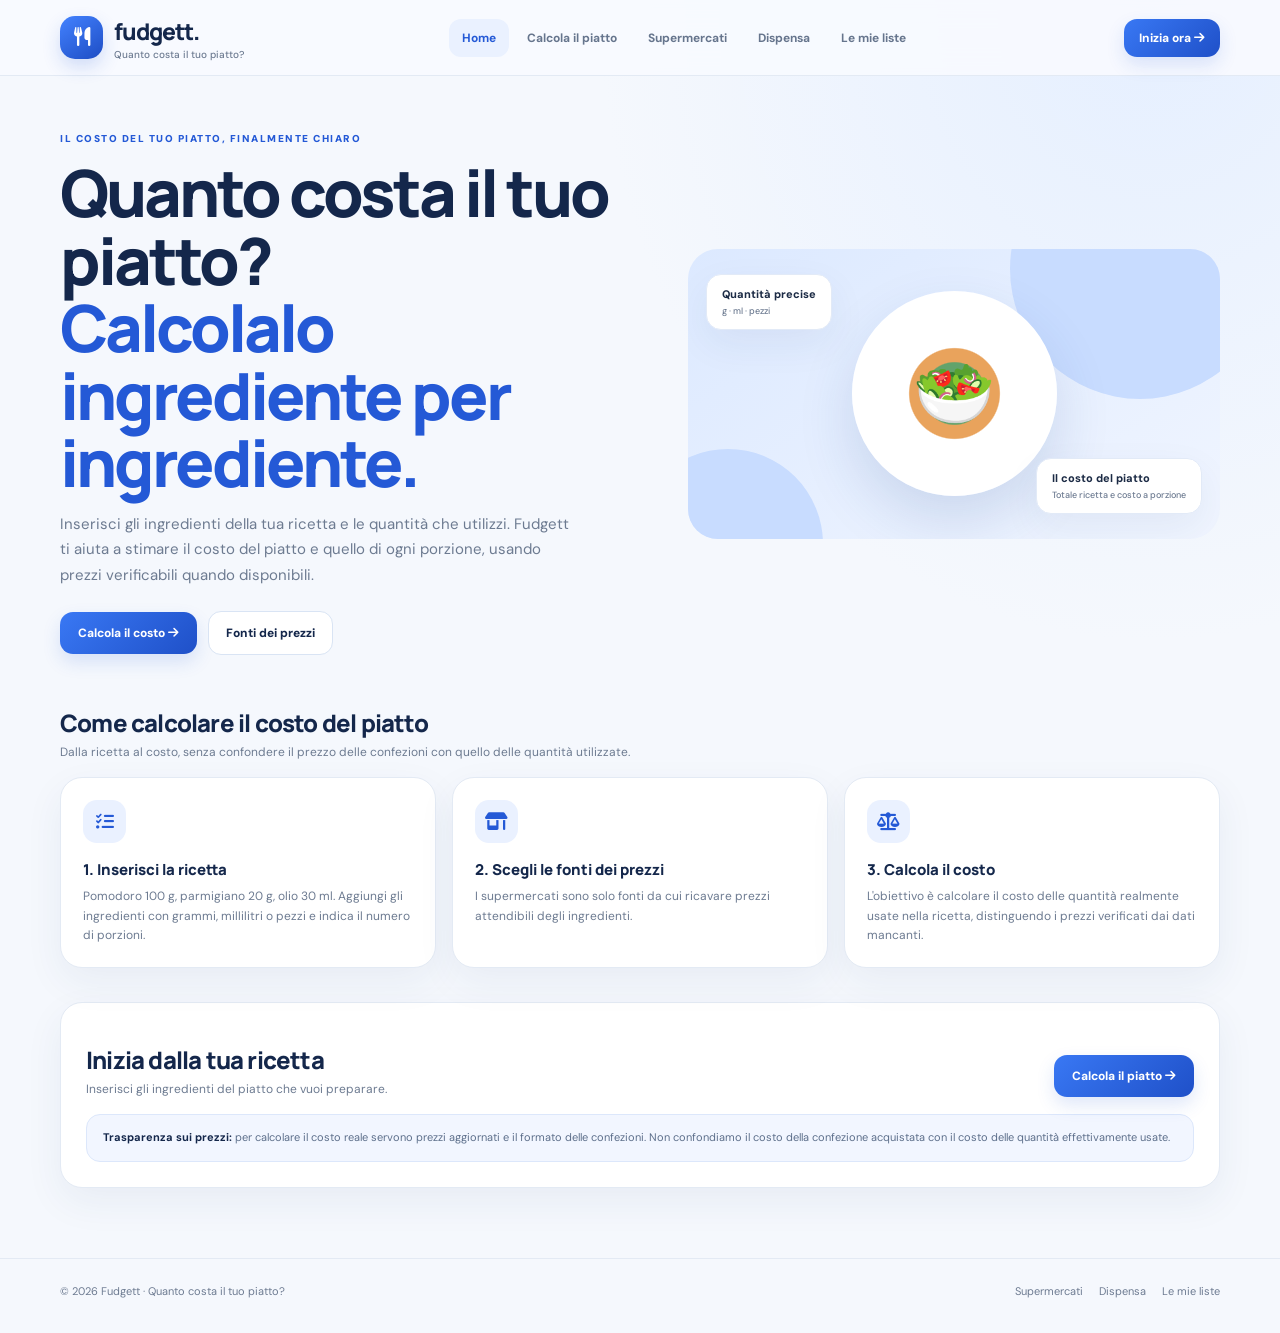
==== commit 252a3975: "Reframe Fudgett around recipe cost, not grocery shopping" ====
--- a/index.html
+++ b/index.html
@@ -1 +1 @@
-<!doctype html><html lang="it"><head><meta charset="utf-8"><meta name="viewport" content="width=device-width,initial-scale=1"><meta name="theme-color" content="#2459d6"><meta name="description" content="Fudgett: organizza la spesa, confronta offerte e prepara liste con quantità precise."><title>Fudgett — Mangia bene. Spendi meglio.</title><link rel="stylesheet" href="style.css"><link rel="stylesheet" href="https://cdnjs.cloudflare.com/ajax/libs/font-awesome/6.5.2/css/all.min.css"></head><body><header><div class="wrap head"><a class="brand" href="index.html"><span class="brandmark"><i class="fa-solid fa-basket-shopping"></i></span><span>fudgett.<small>Mangia bene. Spendi meglio.</small></span></a><nav class="nav"><a class="active" href="index.html">Home</a><a href="spesa.html">Crea la spesa</a><a href="negozi.html">Supermercati</a><a href="dispensa.html">Dispensa</a><a href="preferiti.html">Le mie liste</a></nav><a class="nav-cta" href="spesa.html">Inizia ora <i class="fa-solid fa-arrow-right"></i></a></div></header><main class="wrap"><section class="hero"><div><div class="eyebrow">LA SPESA INTELLIGENTE PARTE DA TE</div><h1>Tu scegli cosa serve.<br><span>Fudgett trova il modo.</span></h1><p>Scrivi gli ingredienti e le quantità precise, scegli dove vuoi fare la spesa e prepara una lista chiara. Il nostro obiettivo: aiutarti a spendere meno senza rinunciare a mangiare bene.</p><div class="hero-actions"><a class="btn" href="spesa.html">Crea la tua spesa <i class="fa-solid fa-arrow-right"></i></a><a class="btn-light" href="negozi.html">Scegli supermercato</a></div></div><div class="hero-art"><div class="food-plate">🥗</div><div class="float one">Quantità precise<small>g · ml · pezzi</small></div><div class="float two">La spesa, più chiara<small>Una lista fatta sulle tue esigenze</small></div></div></section><div class="section-title"><div><h2>Fudgett, in tre mosse</h2><p>Niente calcoli complicati e niente ingredienti inseriti alla cieca.</p></div></div><section class="grid3"><article class="feature"><div class="feature-icon"><i class="fa-solid fa-list-check"></i></div><h3>1. Scrivi le quantità</h3><p>Pomodoro 100 g, parmigiano 20 g, olio 30 ml. Aggiungi tutte le righe che vuoi e indica per quante persone stai preparando la spesa.</p></article><article class="feature"><div class="feature-icon"><i class="fa-solid fa-shop"></i></div><h3>2. Scegli i negozi</h3><p>Seleziona le catene che preferisci o indica il tuo comune per orientare la ricerca dei punti vendita e delle offerte disponibili.</p></article><article class="feature"><div class="feature-icon"><i class="fa-solid fa-scale-balanced"></i></div><h3>3. Confronta</h3><p>Consulta le offerte trovate e prepara la lista. Fudgett distingue sempre i prezzi verificati dalle informazioni non disponibili.</p></article></section><section style="margin-top:34px" class="panel"><div class="section-title"><div><h2>Comincia dalla tua lista</h2><p>La pagina Spesa è il cuore di Fudgett.</p></div><a class="btn" href="spesa.html">Apri Fudgett <i class="fa-solid fa-arrow-right"></i></a></div><div class="notice"><strong>Trasparenza sui prezzi:</strong> il confronto completo dei cataloghi per punto vendita è una funzione in sviluppo. Per ora possiamo consultare offerte pubblicate nei volantini; non attribuiamo prezzi inventati ai prodotti che non troviamo.</div></section></main><footer><div class="wrap foot"><span>© 2026 Fudgett · Mangia bene. Spendi meglio.</span><div class="footlinks"><a href="negozi.html">Supermercati</a><a href="dispensa.html">Dispensa</a><a href="preferiti.html">Le mie liste</a></div></div></footer></body></html>+<!doctype html><html lang="it"><head><meta charset="utf-8"><meta name="viewport" content="width=device-width,initial-scale=1"><meta name="theme-color" content="#2459d6"><meta name="description" content="Fudgett: calcola quanto costa preparare i tuoi piatti, partendo dagli ingredienti e dalle quantità."><title>Fudgett — Quanto costa il tuo piatto?</title><link rel="stylesheet" href="style.css"><link rel="stylesheet" href="https://cdnjs.cloudflare.com/ajax/libs/font-awesome/6.5.2/css/all.min.css"></head><body><header><div class="wrap head"><a class="brand" href="index.html"><span class="brandmark"><i class="fa-solid fa-utensils"></i></span><span>fudgett.<small>Quanto costa il tuo piatto?</small></span></a><nav class="nav"><a class="active" href="index.html">Home</a><a href="spesa.html">Calcola il piatto</a><a href="negozi.html">Supermercati</a><a href="dispensa.html">Dispensa</a><a href="preferiti.html">Le mie liste</a></nav><a class="nav-cta" href="spesa.html">Inizia ora <i class="fa-solid fa-arrow-right"></i></a></div></header><main class="wrap"><section class="hero"><div><div class="eyebrow">IL COSTO DEL TUO PIATTO, FINALMENTE CHIARO</div><h1>Quanto costa il tuo piatto?<br><span>Calcolalo ingrediente per ingrediente.</span></h1><p>Inserisci gli ingredienti della tua ricetta e le quantità che utilizzi. Fudgett ti aiuta a stimare il costo del piatto e quello di ogni porzione, usando prezzi verificabili quando disponibili.</p><div class="hero-actions"><a class="btn" href="spesa.html">Calcola il costo <i class="fa-solid fa-arrow-right"></i></a><a class="btn-light" href="negozi.html">Fonti dei prezzi</a></div></div><div class="hero-art"><div class="food-plate">🥗</div><div class="float one">Quantità precise<small>g · ml · pezzi</small></div><div class="float two">Il costo del piatto<small>Totale ricetta e costo a porzione</small></div></div></section><div class="section-title"><div><h2>Come calcolare il costo del piatto</h2><p>Dalla ricetta al costo, senza confondere il prezzo delle confezioni con quello delle quantità utilizzate.</p></div></div><section class="grid3"><article class="feature"><div class="feature-icon"><i class="fa-solid fa-list-check"></i></div><h3>1. Inserisci la ricetta</h3><p>Pomodoro 100 g, parmigiano 20 g, olio 30 ml. Aggiungi gli ingredienti con grammi, millilitri o pezzi e indica il numero di porzioni.</p></article><article class="feature"><div class="feature-icon"><i class="fa-solid fa-shop"></i></div><h3>2. Scegli le fonti dei prezzi</h3><p>I supermercati sono solo fonti da cui ricavare prezzi attendibili degli ingredienti.</p></article><article class="feature"><div class="feature-icon"><i class="fa-solid fa-scale-balanced"></i></div><h3>3. Calcola il costo</h3><p>L'obiettivo è calcolare il costo delle quantità realmente usate nella ricetta, distinguendo i prezzi verificati dai dati mancanti.</p></article></section><section style="margin-top:34px" class="panel"><div class="section-title"><div><h2>Inizia dalla tua ricetta</h2><p>Inserisci gli ingredienti del piatto che vuoi preparare.</p></div><a class="btn" href="spesa.html">Calcola il piatto <i class="fa-solid fa-arrow-right"></i></a></div><div class="notice"><strong>Trasparenza sui prezzi:</strong> per calcolare il costo reale servono prezzi aggiornati e il formato delle confezioni. Non confondiamo il costo della confezione acquistata con il costo delle quantità effettivamente usate.</div></section></main><footer><div class="wrap foot"><span>© 2026 Fudgett · Quanto costa il tuo piatto?</span><div class="footlinks"><a href="negozi.html">Supermercati</a><a href="dispensa.html">Dispensa</a><a href="preferiti.html">Le mie liste</a></div></div></footer></body></html>
--- a/style.css
+++ b/style.css
@@ -0,0 +1,15 @@
+@import url('https://fonts.googleapis.com/css2?family=DM+Sans:wght@400;500;600;700;800&family=Manrope:wght@600;700;800&display=swap');
+:root{--blue:#2459d6;--navy:#14274b;--ink:#1c2b45;--muted:#6d7b91;--line:#e3eaf4;--bg:#f5f8fd;--white:#fff;--soft:#eaf1ff;--lime:#d9f477;--shadow:0 14px 38px #193d7410;--r:22px}
+*{box-sizing:border-box}body{margin:0;background:radial-gradient(ellipse at 90% 0,#e5efff 0,transparent 34%),var(--bg);color:var(--ink);font-family:'DM Sans',sans-serif}a{color:inherit;text-decoration:none}button,input,select{font:inherit}button{cursor:pointer}.wrap{width:min(1160px,calc(100% - 40px));margin:auto}
+header{height:76px;position:sticky;top:0;z-index:20;background:#f8faffed;backdrop-filter:blur(16px);border-bottom:1px solid var(--line)}.head{height:100%;display:flex;align-items:center;justify-content:space-between;gap:20px}.brand{display:flex;align-items:center;gap:11px;font:800 23px Manrope;color:var(--navy);letter-spacing:-1px}.brandmark{width:43px;height:43px;display:grid;place-items:center;border-radius:15px;background:linear-gradient(145deg,#4382ff,#1e4dc4);color:white;font-size:19px;box-shadow:0 8px 18px #2459d630}.brand small{display:block;font:500 10px 'DM Sans';letter-spacing:0;color:var(--muted);margin-top:1px}.nav{display:flex;align-items:center;gap:5px}.nav a{padding:11px 13px;border-radius:12px;font-size:12px;font-weight:700;color:#66758d}.nav a:hover,.nav a.active{background:var(--soft);color:var(--blue)}.nav-cta,.btn{border:0;border-radius:13px;background:linear-gradient(135deg,#3978f4,#1f50c8);color:white;padding:13px 18px;font-size:12px;font-weight:800;box-shadow:0 8px 18px #2459d625}.nav-cta{padding:11px 15px}.mobile-nav{display:none}
+main{padding:36px 0 70px}.eyebrow{font-size:10px;letter-spacing:1.5px;text-transform:uppercase;color:var(--blue);font-weight:900}.hero{display:grid;grid-template-columns:1.05fr .95fr;align-items:center;gap:40px;padding:20px 0 36px}.hero h1{font:800 clamp(40px,5.2vw,65px)/1.04 Manrope;letter-spacing:-3px;color:var(--navy);margin:14px 0}.hero h1 span{color:var(--blue)}.hero p{max-width:520px;color:var(--muted);font-size:15px;line-height:1.7}.hero-actions{display:flex;gap:11px;align-items:center;margin-top:23px;flex-wrap:wrap}.btn-light{border:1px solid #d9e4f4;background:#fff;color:var(--navy);border-radius:13px;padding:13px 17px;font-size:12px;font-weight:800}.hero-art{min-height:290px;border-radius:30px;background:linear-gradient(145deg,#dce9ff,#f0f5ff);display:grid;place-items:center;position:relative;overflow:hidden}.hero-art:before,.hero-art:after{content:'';position:absolute;border-radius:50%;background:#c8dcff}.hero-art:before{width:260px;height:260px;top:-110px;right:-50px}.hero-art:after{width:190px;height:190px;bottom:-100px;left:-55px}.food-plate{z-index:1;width:205px;height:205px;border:12px solid white;border-radius:50%;background:radial-gradient(circle at 50% 50%,#f4c86d 0 14%,#62a36b 15% 24%,#e9a35c 25% 35%,#fff 36% 100%);box-shadow:0 25px 55px #244c8b26;display:grid;place-items:center;font-size:66px}.float{position:absolute;z-index:2;background:#fff;border:1px solid #e2eaf7;border-radius:15px;padding:12px 15px;box-shadow:var(--shadow);font-size:11px;font-weight:800}.float small{display:block;color:var(--muted);font-size:9px;font-weight:500;margin-top:4px}.float.one{left:18px;top:25px}.float.two{right:18px;bottom:25px}
+.section-title{display:flex;justify-content:space-between;align-items:end;gap:16px;margin:15px 0 17px}.section-title h2{font:800 24px Manrope;color:var(--navy);margin:0;letter-spacing:-.8px}.section-title p{font-size:12px;color:var(--muted);margin:5px 0 0}.grid3{display:grid;grid-template-columns:repeat(3,1fr);gap:16px}.feature,.panel,.tile{background:#fff;border:1px solid var(--line);border-radius:var(--r);box-shadow:var(--shadow)}.feature{padding:22px}.feature-icon{width:43px;height:43px;border-radius:14px;background:var(--soft);color:var(--blue);display:grid;place-items:center;font-size:18px}.feature h3{font:800 15px Manrope;margin:16px 0 7px;color:var(--navy)}.feature p{font-size:12px;color:var(--muted);line-height:1.6;margin:0}
+.page-head{margin:10px 0 25px}.page-head h1{font:800 clamp(30px,4vw,43px) Manrope;color:var(--navy);letter-spacing:-1.6px;margin:8px 0}.page-head p{font-size:13px;color:var(--muted);line-height:1.6;max-width:680px}
+.panel{padding:25px}.form-grid{display:grid;grid-template-columns:repeat(3,1fr);gap:15px}.field{display:grid;gap:7px}.field label,.field>span{font-size:11px;font-weight:800;color:#53647f}.field input,.field select{width:100%;height:46px;border:1px solid var(--line);background:#fbfdff;border-radius:12px;padding:0 12px;color:var(--ink);outline:none;font-size:13px}.field input:focus,.field select:focus{border-color:#80a5f5;box-shadow:0 0 0 3px #2459d614}.subhead{display:flex;justify-content:space-between;align-items:center;gap:10px;margin:25px 0 11px}.subhead h2{font:800 17px Manrope;margin:0;color:var(--navy)}.subhead p{font-size:10px;color:var(--muted);margin:4px 0 0}
+.ingredient-head,.ingredient{display:grid;grid-template-columns:minmax(0,1fr) 115px 90px 40px;gap:9px;align-items:center}.ingredient-head{padding:0 5px 8px;color:#8290a6;font-size:9px;font-weight:900;letter-spacing:.8px;text-transform:uppercase}.ingredient{margin-bottom:9px}.ingredient input,.ingredient select{height:44px;border:1px solid var(--line);border-radius:11px;background:#fbfdff;padding:0 11px;min-width:0;font-size:12px;color:var(--ink)}.remove{height:38px;border:0;border-radius:11px;background:#fff0ef;color:#c75e59}.add{width:100%;border:1px dashed #a9c1ef;background:#f4f7ff;color:var(--blue);border-radius:12px;padding:12px;font-size:12px;font-weight:800}.form-bottom{display:flex;align-items:center;justify-content:space-between;gap:15px;border-top:1px solid var(--line);padding-top:19px;margin-top:20px}.muted-note{font-size:10px;color:var(--muted);line-height:1.5}
+.store-options{display:grid;grid-template-columns:repeat(4,1fr);gap:9px}.store-option{border:1px solid var(--line);background:#fbfdff;border-radius:13px;padding:12px 10px;text-align:center;font-size:11px;font-weight:800;color:#596b87}.store-option input{accent-color:var(--blue);margin-right:5px}.store-option:has(input:checked){background:var(--soft);border-color:#b8cdf8;color:var(--blue)}.location-row{display:grid;grid-template-columns:1fr auto;gap:10px;margin-top:13px}.location-row input{height:44px;border:1px solid var(--line);border-radius:12px;padding:0 12px;min-width:0}.notice{padding:14px 16px;background:#f2f6ff;border:1px solid #dce7fb;border-radius:14px;color:#5d6f8b;font-size:11px;line-height:1.6;margin-top:17px}.notice strong{color:var(--navy)}
+.result-grid{display:grid;grid-template-columns:repeat(3,1fr);gap:15px;margin-top:22px}.result-card{background:white;border:1px solid var(--line);border-radius:19px;overflow:hidden;box-shadow:var(--shadow)}.result-banner{padding:17px;background:linear-gradient(135deg,#eaf1ff,#f7f9ff);display:flex;justify-content:space-between;align-items:center}.result-banner b{font:800 11px Manrope;color:var(--blue)}.result-banner span{font-size:23px}.result-body{padding:17px}.result-body h3{font:800 15px Manrope;color:var(--navy);margin:0 0 8px}.result-body p{font-size:11px;color:var(--muted);line-height:1.5}.price{font:800 25px Manrope;color:var(--blue);margin:14px 0 4px}.product{display:flex;justify-content:space-between;gap:9px;padding:9px 0;border-top:1px solid #edf1f7;font-size:10px}.product span{color:var(--muted)}.tag{display:inline-block;background:#edf4ff;color:#315ca9;border-radius:99px;padding:6px 9px;font-size:9px;font-weight:800}
+.tile{padding:20px}.tile h3{font:800 14px Manrope;color:var(--navy);margin:0 0 7px}.tile p{font-size:11px;color:var(--muted);line-height:1.6;margin:0}.store-list{display:grid;gap:10px;margin-top:16px}.store-row{display:flex;align-items:center;justify-content:space-between;gap:15px;padding:15px;border:1px solid var(--line);border-radius:14px;background:#fff}.store-row b{font-size:12px}.store-row small{display:block;color:var(--muted);font-size:10px;margin-top:4px}.pill{background:var(--soft);color:var(--blue);border-radius:99px;padding:7px 10px;font-size:10px;font-weight:800;white-space:nowrap}
+footer{border-top:1px solid var(--line);padding:25px 0 35px;color:var(--muted);font-size:11px}.foot{display:flex;justify-content:space-between;gap:15px;flex-wrap:wrap}.footlinks{display:flex;gap:16px}.empty{padding:26px;border:1px dashed #cbd8eb;border-radius:15px;text-align:center;color:var(--muted);font-size:12px;line-height:1.6}
+@media(max-width:850px){.nav{display:none}.mobile-nav{display:flex;gap:5px;overflow:auto;padding:0 0 12px}.mobile-nav a{white-space:nowrap;font-size:10px;font-weight:800;padding:8px 10px;border-radius:10px;background:#fff;border:1px solid var(--line);color:#66758d}.mobile-nav a.active{background:var(--soft);color:var(--blue)}.head{height:66px}.hero{grid-template-columns:1fr;gap:18px;padding-top:5px}.hero-art{min-height:210px}.food-plate{width:155px;height:155px;font-size:50px}.grid3,.result-grid{grid-template-columns:1fr}.form-grid{grid-template-columns:repeat(2,1fr)}.store-options{grid-template-columns:repeat(2,1fr)}main{padding-top:24px}}
+@media(max-width:520px){.wrap{width:calc(100% - 26px)}.brand{font-size:20px}.brandmark{width:39px;height:39px}.hero h1{font-size:41px;letter-spacing:-2px}.hero p{font-size:13px}.panel{padding:16px}.form-grid{grid-template-columns:1fr 1fr;gap:10px}.field input,.field select{font-size:12px}.ingredient-head,.ingredient{grid-template-columns:minmax(0,1fr) 70px 65px 32px;gap:5px}.ingredient input,.ingredient select{padding:0 6px;font-size:10px;height:41px}.remove{height:32px}.form-bottom{flex-direction:column;align-items:stretch}.form-bottom .btn{width:100%}.store-row{align-items:flex-start}.page-head h1{font-size:33px}}
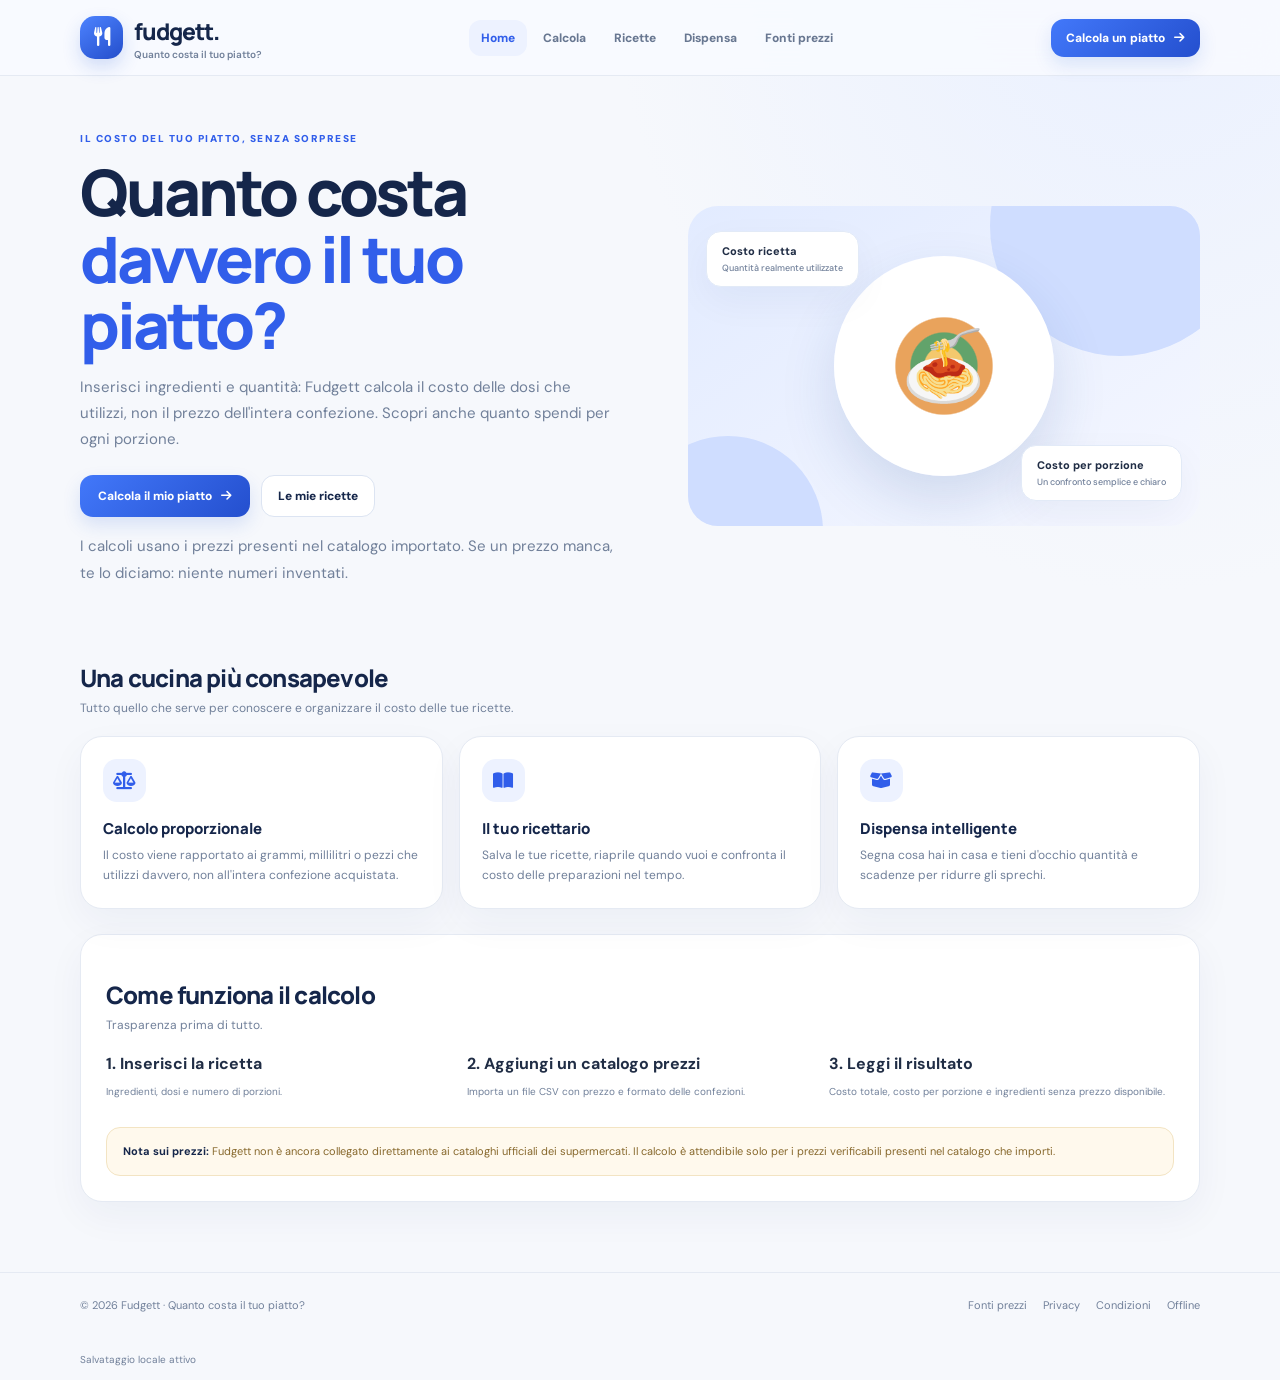
==== commit 4ef86ea3: "Rebuild Fudgett pages around recipe costing workflow" ====
--- a/index.html
+++ b/index.html
@@ -1 +1 @@
-<!doctype html><html lang="it"><head><meta charset="utf-8"><meta name="viewport" content="width=device-width,initial-scale=1"><meta name="theme-color" content="#2459d6"><meta name="description" content="Fudgett: calcola quanto costa preparare i tuoi piatti, partendo dagli ingredienti e dalle quantità."><title>Fudgett — Quanto costa il tuo piatto?</title><link rel="stylesheet" href="style.css"><link rel="stylesheet" href="https://cdnjs.cloudflare.com/ajax/libs/font-awesome/6.5.2/css/all.min.css"></head><body><header><div class="wrap head"><a class="brand" href="index.html"><span class="brandmark"><i class="fa-solid fa-utensils"></i></span><span>fudgett.<small>Quanto costa il tuo piatto?</small></span></a><nav class="nav"><a class="active" href="index.html">Home</a><a href="spesa.html">Calcola il piatto</a><a href="negozi.html">Supermercati</a><a href="dispensa.html">Dispensa</a><a href="preferiti.html">Le mie liste</a></nav><a class="nav-cta" href="spesa.html">Inizia ora <i class="fa-solid fa-arrow-right"></i></a></div></header><main class="wrap"><section class="hero"><div><div class="eyebrow">IL COSTO DEL TUO PIATTO, FINALMENTE CHIARO</div><h1>Quanto costa il tuo piatto?<br><span>Calcolalo ingrediente per ingrediente.</span></h1><p>Inserisci gli ingredienti della tua ricetta e le quantità che utilizzi. Fudgett ti aiuta a stimare il costo del piatto e quello di ogni porzione, usando prezzi verificabili quando disponibili.</p><div class="hero-actions"><a class="btn" href="spesa.html">Calcola il costo <i class="fa-solid fa-arrow-right"></i></a><a class="btn-light" href="negozi.html">Fonti dei prezzi</a></div></div><div class="hero-art"><div class="food-plate">🥗</div><div class="float one">Quantità precise<small>g · ml · pezzi</small></div><div class="float two">Il costo del piatto<small>Totale ricetta e costo a porzione</small></div></div></section><div class="section-title"><div><h2>Come calcolare il costo del piatto</h2><p>Dalla ricetta al costo, senza confondere il prezzo delle confezioni con quello delle quantità utilizzate.</p></div></div><section class="grid3"><article class="feature"><div class="feature-icon"><i class="fa-solid fa-list-check"></i></div><h3>1. Inserisci la ricetta</h3><p>Pomodoro 100 g, parmigiano 20 g, olio 30 ml. Aggiungi gli ingredienti con grammi, millilitri o pezzi e indica il numero di porzioni.</p></article><article class="feature"><div class="feature-icon"><i class="fa-solid fa-shop"></i></div><h3>2. Scegli le fonti dei prezzi</h3><p>I supermercati sono solo fonti da cui ricavare prezzi attendibili degli ingredienti.</p></article><article class="feature"><div class="feature-icon"><i class="fa-solid fa-scale-balanced"></i></div><h3>3. Calcola il costo</h3><p>L'obiettivo è calcolare il costo delle quantità realmente usate nella ricetta, distinguendo i prezzi verificati dai dati mancanti.</p></article></section><section style="margin-top:34px" class="panel"><div class="section-title"><div><h2>Inizia dalla tua ricetta</h2><p>Inserisci gli ingredienti del piatto che vuoi preparare.</p></div><a class="btn" href="spesa.html">Calcola il piatto <i class="fa-solid fa-arrow-right"></i></a></div><div class="notice"><strong>Trasparenza sui prezzi:</strong> per calcolare il costo reale servono prezzi aggiornati e il formato delle confezioni. Non confondiamo il costo della confezione acquistata con il costo delle quantità effettivamente usate.</div></section></main><footer><div class="wrap foot"><span>© 2026 Fudgett · Quanto costa il tuo piatto?</span><div class="footlinks"><a href="negozi.html">Supermercati</a><a href="dispensa.html">Dispensa</a><a href="preferiti.html">Le mie liste</a></div></div></footer></body></html>+<!doctype html><html lang="it"><head><meta charset="utf-8"><meta name="viewport" content="width=device-width,initial-scale=1,viewport-fit=cover"><meta name="theme-color" content="#315eea"><meta name="description" content="Fudgett: scopri quanto costa davvero preparare il tuo piatto, ingrediente per ingrediente."><meta name="apple-mobile-web-app-capable" content="yes"><meta name="apple-mobile-web-app-status-bar-style" content="default"><link rel="manifest" href="manifest.json"><link rel="icon" href="icon.svg" type="image/svg+xml"><link rel="stylesheet" href="style.css"><link rel="stylesheet" href="https://cdnjs.cloudflare.com/ajax/libs/font-awesome/6.5.2/css/all.min.css"><script defer src="app.js"></script><title>Quanto costa il tuo piatto? — Fudgett</title></head><body><header><div class="wrap head"><a class="brand" href="index.html"><span class="brandmark"><i class="fa-solid fa-utensils"></i></span><span>fudgett.<small>Quanto costa il tuo piatto?</small></span></a><nav class="nav"><a class="active" href="index.html">Home</a><a class="" href="spesa.html">Calcola</a><a class="" href="preferiti.html">Ricette</a><a class="" href="dispensa.html">Dispensa</a><a class="" href="negozi.html">Fonti prezzi</a></nav><a class="nav-cta" href="spesa.html">Calcola un piatto <i class="fa-solid fa-arrow-right"></i></a></div></header><nav class="wrap mobile-nav"><a class="active" href="index.html">Home</a><a class="" href="spesa.html">Calcola</a><a class="" href="preferiti.html">Ricette</a><a class="" href="dispensa.html">Dispensa</a><a class="" href="negozi.html">Prezzi</a></nav><main class="wrap"><section class="hero"><div><div class="eyebrow">IL COSTO DEL TUO PIATTO, SENZA SORPRESE</div><h1>Quanto costa<br><span>davvero il tuo piatto?</span></h1><p>Inserisci ingredienti e quantità: Fudgett calcola il costo delle dosi che utilizzi, non il prezzo dell'intera confezione. Scopri anche quanto spendi per ogni porzione.</p><div class="hero-actions"><a class="btn" href="spesa.html">Calcola il mio piatto <i class="fa-solid fa-arrow-right"></i></a><a class="btn-light" href="preferiti.html">Le mie ricette</a></div><p class="muted-note" style="margin-top:16px">I calcoli usano i prezzi presenti nel catalogo importato. Se un prezzo manca, te lo diciamo: niente numeri inventati.</p></div><div class="hero-art"><div class="food-plate">🍝</div><div class="float one">Costo ricetta<small>Quantità realmente utilizzate</small></div><div class="float two">Costo per porzione<small>Un confronto semplice e chiaro</small></div></div></section><div class="section-title"><div><h2>Una cucina più consapevole</h2><p>Tutto quello che serve per conoscere e organizzare il costo delle tue ricette.</p></div></div><section class="grid3"><article class="feature"><div class="feature-icon"><i class="fa-solid fa-scale-balanced"></i></div><h3>Calcolo proporzionale</h3><p>Il costo viene rapportato ai grammi, millilitri o pezzi che utilizzi davvero, non all'intera confezione acquistata.</p></article><article class="feature"><div class="feature-icon"><i class="fa-solid fa-book-open"></i></div><h3>Il tuo ricettario</h3><p>Salva le tue ricette, riaprile quando vuoi e confronta il costo delle preparazioni nel tempo.</p></article><article class="feature"><div class="feature-icon"><i class="fa-solid fa-box-open"></i></div><h3>Dispensa intelligente</h3><p>Segna cosa hai in casa e tieni d'occhio quantità e scadenze per ridurre gli sprechi.</p></article></section><section class="panel" style="margin-top:25px"><div class="section-title"><div><h2>Come funziona il calcolo</h2><p>Trasparenza prima di tutto.</p></div></div><div class="grid3"><div><b>1. Inserisci la ricetta</b><p class="muted-note">Ingredienti, dosi e numero di porzioni.</p></div><div><b>2. Aggiungi un catalogo prezzi</b><p class="muted-note">Importa un file CSV con prezzo e formato delle confezioni.</p></div><div><b>3. Leggi il risultato</b><p class="muted-note">Costo totale, costo per porzione e ingredienti senza prezzo disponibile.</p></div></div><div class="notice warning-note"><strong>Nota sui prezzi:</strong> Fudgett non è ancora collegato direttamente ai cataloghi ufficiali dei supermercati. Il calcolo è attendibile solo per i prezzi verificabili presenti nel catalogo che importi.</div></section></main><footer><div class="wrap foot"><span>© 2026 Fudgett · Quanto costa il tuo piatto?</span><div class="footlinks"><a href="negozi.html">Fonti prezzi</a><a href="privacy.html">Privacy</a><a href="terms.html">Condizioni</a><a href="offline.html">Offline</a></div></div></footer><div class="wrap" style="padding-bottom:12px"><small id="save-status" class="muted-note">Salvataggio locale attivo</small></div></body></html>
--- a/style.css
+++ b/style.css
@@ -1,15 +1,12 @@
 @import url('https://fonts.googleapis.com/css2?family=DM+Sans:wght@400;500;600;700;800&family=Manrope:wght@600;700;800&display=swap');
-:root{--blue:#2459d6;--navy:#14274b;--ink:#1c2b45;--muted:#6d7b91;--line:#e3eaf4;--bg:#f5f8fd;--white:#fff;--soft:#eaf1ff;--lime:#d9f477;--shadow:0 14px 38px #193d7410;--r:22px}
-*{box-sizing:border-box}body{margin:0;background:radial-gradient(ellipse at 90% 0,#e5efff 0,transparent 34%),var(--bg);color:var(--ink);font-family:'DM Sans',sans-serif}a{color:inherit;text-decoration:none}button,input,select{font:inherit}button{cursor:pointer}.wrap{width:min(1160px,calc(100% - 40px));margin:auto}
-header{height:76px;position:sticky;top:0;z-index:20;background:#f8faffed;backdrop-filter:blur(16px);border-bottom:1px solid var(--line)}.head{height:100%;display:flex;align-items:center;justify-content:space-between;gap:20px}.brand{display:flex;align-items:center;gap:11px;font:800 23px Manrope;color:var(--navy);letter-spacing:-1px}.brandmark{width:43px;height:43px;display:grid;place-items:center;border-radius:15px;background:linear-gradient(145deg,#4382ff,#1e4dc4);color:white;font-size:19px;box-shadow:0 8px 18px #2459d630}.brand small{display:block;font:500 10px 'DM Sans';letter-spacing:0;color:var(--muted);margin-top:1px}.nav{display:flex;align-items:center;gap:5px}.nav a{padding:11px 13px;border-radius:12px;font-size:12px;font-weight:700;color:#66758d}.nav a:hover,.nav a.active{background:var(--soft);color:var(--blue)}.nav-cta,.btn{border:0;border-radius:13px;background:linear-gradient(135deg,#3978f4,#1f50c8);color:white;padding:13px 18px;font-size:12px;font-weight:800;box-shadow:0 8px 18px #2459d625}.nav-cta{padding:11px 15px}.mobile-nav{display:none}
-main{padding:36px 0 70px}.eyebrow{font-size:10px;letter-spacing:1.5px;text-transform:uppercase;color:var(--blue);font-weight:900}.hero{display:grid;grid-template-columns:1.05fr .95fr;align-items:center;gap:40px;padding:20px 0 36px}.hero h1{font:800 clamp(40px,5.2vw,65px)/1.04 Manrope;letter-spacing:-3px;color:var(--navy);margin:14px 0}.hero h1 span{color:var(--blue)}.hero p{max-width:520px;color:var(--muted);font-size:15px;line-height:1.7}.hero-actions{display:flex;gap:11px;align-items:center;margin-top:23px;flex-wrap:wrap}.btn-light{border:1px solid #d9e4f4;background:#fff;color:var(--navy);border-radius:13px;padding:13px 17px;font-size:12px;font-weight:800}.hero-art{min-height:290px;border-radius:30px;background:linear-gradient(145deg,#dce9ff,#f0f5ff);display:grid;place-items:center;position:relative;overflow:hidden}.hero-art:before,.hero-art:after{content:'';position:absolute;border-radius:50%;background:#c8dcff}.hero-art:before{width:260px;height:260px;top:-110px;right:-50px}.hero-art:after{width:190px;height:190px;bottom:-100px;left:-55px}.food-plate{z-index:1;width:205px;height:205px;border:12px solid white;border-radius:50%;background:radial-gradient(circle at 50% 50%,#f4c86d 0 14%,#62a36b 15% 24%,#e9a35c 25% 35%,#fff 36% 100%);box-shadow:0 25px 55px #244c8b26;display:grid;place-items:center;font-size:66px}.float{position:absolute;z-index:2;background:#fff;border:1px solid #e2eaf7;border-radius:15px;padding:12px 15px;box-shadow:var(--shadow);font-size:11px;font-weight:800}.float small{display:block;color:var(--muted);font-size:9px;font-weight:500;margin-top:4px}.float.one{left:18px;top:25px}.float.two{right:18px;bottom:25px}
-.section-title{display:flex;justify-content:space-between;align-items:end;gap:16px;margin:15px 0 17px}.section-title h2{font:800 24px Manrope;color:var(--navy);margin:0;letter-spacing:-.8px}.section-title p{font-size:12px;color:var(--muted);margin:5px 0 0}.grid3{display:grid;grid-template-columns:repeat(3,1fr);gap:16px}.feature,.panel,.tile{background:#fff;border:1px solid var(--line);border-radius:var(--r);box-shadow:var(--shadow)}.feature{padding:22px}.feature-icon{width:43px;height:43px;border-radius:14px;background:var(--soft);color:var(--blue);display:grid;place-items:center;font-size:18px}.feature h3{font:800 15px Manrope;margin:16px 0 7px;color:var(--navy)}.feature p{font-size:12px;color:var(--muted);line-height:1.6;margin:0}
-.page-head{margin:10px 0 25px}.page-head h1{font:800 clamp(30px,4vw,43px) Manrope;color:var(--navy);letter-spacing:-1.6px;margin:8px 0}.page-head p{font-size:13px;color:var(--muted);line-height:1.6;max-width:680px}
-.panel{padding:25px}.form-grid{display:grid;grid-template-columns:repeat(3,1fr);gap:15px}.field{display:grid;gap:7px}.field label,.field>span{font-size:11px;font-weight:800;color:#53647f}.field input,.field select{width:100%;height:46px;border:1px solid var(--line);background:#fbfdff;border-radius:12px;padding:0 12px;color:var(--ink);outline:none;font-size:13px}.field input:focus,.field select:focus{border-color:#80a5f5;box-shadow:0 0 0 3px #2459d614}.subhead{display:flex;justify-content:space-between;align-items:center;gap:10px;margin:25px 0 11px}.subhead h2{font:800 17px Manrope;margin:0;color:var(--navy)}.subhead p{font-size:10px;color:var(--muted);margin:4px 0 0}
-.ingredient-head,.ingredient{display:grid;grid-template-columns:minmax(0,1fr) 115px 90px 40px;gap:9px;align-items:center}.ingredient-head{padding:0 5px 8px;color:#8290a6;font-size:9px;font-weight:900;letter-spacing:.8px;text-transform:uppercase}.ingredient{margin-bottom:9px}.ingredient input,.ingredient select{height:44px;border:1px solid var(--line);border-radius:11px;background:#fbfdff;padding:0 11px;min-width:0;font-size:12px;color:var(--ink)}.remove{height:38px;border:0;border-radius:11px;background:#fff0ef;color:#c75e59}.add{width:100%;border:1px dashed #a9c1ef;background:#f4f7ff;color:var(--blue);border-radius:12px;padding:12px;font-size:12px;font-weight:800}.form-bottom{display:flex;align-items:center;justify-content:space-between;gap:15px;border-top:1px solid var(--line);padding-top:19px;margin-top:20px}.muted-note{font-size:10px;color:var(--muted);line-height:1.5}
-.store-options{display:grid;grid-template-columns:repeat(4,1fr);gap:9px}.store-option{border:1px solid var(--line);background:#fbfdff;border-radius:13px;padding:12px 10px;text-align:center;font-size:11px;font-weight:800;color:#596b87}.store-option input{accent-color:var(--blue);margin-right:5px}.store-option:has(input:checked){background:var(--soft);border-color:#b8cdf8;color:var(--blue)}.location-row{display:grid;grid-template-columns:1fr auto;gap:10px;margin-top:13px}.location-row input{height:44px;border:1px solid var(--line);border-radius:12px;padding:0 12px;min-width:0}.notice{padding:14px 16px;background:#f2f6ff;border:1px solid #dce7fb;border-radius:14px;color:#5d6f8b;font-size:11px;line-height:1.6;margin-top:17px}.notice strong{color:var(--navy)}
-.result-grid{display:grid;grid-template-columns:repeat(3,1fr);gap:15px;margin-top:22px}.result-card{background:white;border:1px solid var(--line);border-radius:19px;overflow:hidden;box-shadow:var(--shadow)}.result-banner{padding:17px;background:linear-gradient(135deg,#eaf1ff,#f7f9ff);display:flex;justify-content:space-between;align-items:center}.result-banner b{font:800 11px Manrope;color:var(--blue)}.result-banner span{font-size:23px}.result-body{padding:17px}.result-body h3{font:800 15px Manrope;color:var(--navy);margin:0 0 8px}.result-body p{font-size:11px;color:var(--muted);line-height:1.5}.price{font:800 25px Manrope;color:var(--blue);margin:14px 0 4px}.product{display:flex;justify-content:space-between;gap:9px;padding:9px 0;border-top:1px solid #edf1f7;font-size:10px}.product span{color:var(--muted)}.tag{display:inline-block;background:#edf4ff;color:#315ca9;border-radius:99px;padding:6px 9px;font-size:9px;font-weight:800}
-.tile{padding:20px}.tile h3{font:800 14px Manrope;color:var(--navy);margin:0 0 7px}.tile p{font-size:11px;color:var(--muted);line-height:1.6;margin:0}.store-list{display:grid;gap:10px;margin-top:16px}.store-row{display:flex;align-items:center;justify-content:space-between;gap:15px;padding:15px;border:1px solid var(--line);border-radius:14px;background:#fff}.store-row b{font-size:12px}.store-row small{display:block;color:var(--muted);font-size:10px;margin-top:4px}.pill{background:var(--soft);color:var(--blue);border-radius:99px;padding:7px 10px;font-size:10px;font-weight:800;white-space:nowrap}
-footer{border-top:1px solid var(--line);padding:25px 0 35px;color:var(--muted);font-size:11px}.foot{display:flex;justify-content:space-between;gap:15px;flex-wrap:wrap}.footlinks{display:flex;gap:16px}.empty{padding:26px;border:1px dashed #cbd8eb;border-radius:15px;text-align:center;color:var(--muted);font-size:12px;line-height:1.6}
-@media(max-width:850px){.nav{display:none}.mobile-nav{display:flex;gap:5px;overflow:auto;padding:0 0 12px}.mobile-nav a{white-space:nowrap;font-size:10px;font-weight:800;padding:8px 10px;border-radius:10px;background:#fff;border:1px solid var(--line);color:#66758d}.mobile-nav a.active{background:var(--soft);color:var(--blue)}.head{height:66px}.hero{grid-template-columns:1fr;gap:18px;padding-top:5px}.hero-art{min-height:210px}.food-plate{width:155px;height:155px;font-size:50px}.grid3,.result-grid{grid-template-columns:1fr}.form-grid{grid-template-columns:repeat(2,1fr)}.store-options{grid-template-columns:repeat(2,1fr)}main{padding-top:24px}}
-@media(max-width:520px){.wrap{width:calc(100% - 26px)}.brand{font-size:20px}.brandmark{width:39px;height:39px}.hero h1{font-size:41px;letter-spacing:-2px}.hero p{font-size:13px}.panel{padding:16px}.form-grid{grid-template-columns:1fr 1fr;gap:10px}.field input,.field select{font-size:12px}.ingredient-head,.ingredient{grid-template-columns:minmax(0,1fr) 70px 65px 32px;gap:5px}.ingredient input,.ingredient select{padding:0 6px;font-size:10px;height:41px}.remove{height:32px}.form-bottom{flex-direction:column;align-items:stretch}.form-bottom .btn{width:100%}.store-row{align-items:flex-start}.page-head h1{font-size:33px}}
+:root{--blue:#315eea;--blue2:#2048c7;--navy:#15264a;--ink:#202d45;--muted:#71809a;--line:#e5eaf3;--bg:#f6f8fc;--white:#fff;--soft:#edf2ff;--mint:#dff7ec;--shadow:0 14px 38px #1a32650c;--r:22px}
+*{box-sizing:border-box}html{scroll-behavior:smooth}body{margin:0;background:radial-gradient(ellipse at 90% -10%,#e8efff 0,transparent 34%),var(--bg);color:var(--ink);font-family:'DM Sans',sans-serif}a{color:inherit;text-decoration:none}button,input,select{font:inherit}button{cursor:pointer}button:focus-visible,a:focus-visible,input:focus-visible,select:focus-visible{outline:3px solid #8ba9ff;outline-offset:2px}.wrap{width:min(1120px,calc(100% - 40px));margin:auto}
+header{height:76px;position:sticky;top:0;z-index:20;background:#f8faffed;backdrop-filter:blur(16px);border-bottom:1px solid var(--line)}.head{height:100%;display:flex;align-items:center;justify-content:space-between;gap:20px}.brand{display:flex;align-items:center;gap:11px;font:800 23px Manrope;color:var(--navy);letter-spacing:-1px}.brandmark{width:43px;height:43px;display:grid;place-items:center;border-radius:15px;background:linear-gradient(145deg,#4d83ff,#244ecb);color:white;font-size:19px;box-shadow:0 8px 18px #2459d630}.brand small{display:block;font:600 10px 'DM Sans';letter-spacing:0;color:var(--muted);margin-top:1px}.nav{display:flex;align-items:center;gap:4px}.nav a,.mobile-nav a{padding:10px 12px;border-radius:12px;font-size:12px;font-weight:800;color:#687791}.nav a:hover,.nav a.active,.mobile-nav a.active{background:var(--soft);color:var(--blue)}.nav-cta,.btn{border:0;border-radius:13px;background:linear-gradient(135deg,#4278fa,#244fce);color:white;padding:13px 18px;font-size:12px;font-weight:800;box-shadow:0 8px 18px #2459d625;display:inline-flex;align-items:center;justify-content:center;gap:9px}.nav-cta{padding:11px 15px}.btn:hover,.nav-cta:hover{filter:brightness(1.04);transform:translateY(-1px)}.btn-light{border:1px solid #dce4f2;background:#fff;color:var(--navy);border-radius:13px;padding:12px 16px;font-size:12px;font-weight:800;display:inline-flex;align-items:center;justify-content:center;gap:8px}.btn-danger{border:1px solid #f4d8d8;background:#fff8f8;color:#b64e54;border-radius:11px;padding:9px 12px;font-size:11px;font-weight:800}.mobile-nav{display:none}
+main{padding:34px 0 70px}.eyebrow{font-size:10px;letter-spacing:1.5px;text-transform:uppercase;color:var(--blue);font-weight:900}.hero{display:grid;grid-template-columns:1.05fr .95fr;align-items:center;gap:42px;padding:22px 0 42px}.hero h1{font:800 clamp(40px,5.2vw,64px)/1.04 Manrope;letter-spacing:-3px;color:var(--navy);margin:14px 0}.hero h1 span{color:var(--blue)}.hero p{max-width:540px;color:var(--muted);font-size:15px;line-height:1.75}.hero-actions{display:flex;gap:11px;align-items:center;margin-top:23px;flex-wrap:wrap}.hero-art{min-height:320px;border-radius:30px;background:linear-gradient(145deg,#e2ebff,#f5f7ff);display:grid;place-items:center;position:relative;overflow:hidden}.hero-art:before,.hero-art:after{content:'';position:absolute;border-radius:50%;background:#cfddff}.hero-art:before{width:260px;height:260px;top:-110px;right:-50px}.hero-art:after{width:190px;height:190px;bottom:-100px;left:-55px}.food-plate{z-index:1;width:220px;height:220px;border:13px solid white;border-radius:50%;background:radial-gradient(circle at 50% 50%,#f4c86d 0 14%,#62a36b 15% 24%,#e9a35c 25% 35%,#fff 36% 100%);box-shadow:0 25px 55px #244c8b26;display:grid;place-items:center;font-size:68px}.float{position:absolute;z-index:2;background:#fff;border:1px solid #e2eaf7;border-radius:15px;padding:12px 15px;box-shadow:var(--shadow);font-size:11px;font-weight:800}.float small{display:block;color:var(--muted);font-size:9px;font-weight:500;margin-top:4px}.float.one{left:18px;top:25px}.float.two{right:18px;bottom:25px}
+.section-title{display:flex;justify-content:space-between;align-items:end;gap:16px;margin:18px 0}.section-title h2{font:800 24px Manrope;color:var(--navy);margin:0;letter-spacing:-.8px}.section-title p{font-size:12px;color:var(--muted);margin:5px 0 0;line-height:1.6}.grid3{display:grid;grid-template-columns:repeat(3,1fr);gap:16px}.feature,.panel,.tile,.stat{background:#fff;border:1px solid var(--line);border-radius:var(--r);box-shadow:var(--shadow)}.feature{padding:22px}.feature-icon{width:43px;height:43px;border-radius:14px;background:var(--soft);color:var(--blue);display:grid;place-items:center;font-size:18px}.feature h3{font:800 15px Manrope;margin:16px 0 7px;color:var(--navy)}.feature p{font-size:12px;color:var(--muted);line-height:1.65;margin:0}.page-head{margin:10px 0 25px}.page-head h1{font:800 clamp(30px,4vw,43px) Manrope;color:var(--navy);letter-spacing:-1.6px;margin:8px 0}.page-head p{font-size:13px;color:var(--muted);line-height:1.7;max-width:720px}.panel{padding:25px}.form-grid{display:grid;grid-template-columns:repeat(3,1fr);gap:15px}.field{display:grid;gap:7px;min-width:0}.field label,.field>span{font-size:11px;font-weight:800;color:#53647f}.field input,.field select,.field textarea{width:100%;min-height:46px;border:1px solid var(--line);background:#fbfdff;border-radius:12px;padding:10px 12px;color:var(--ink);outline:none;font-size:13px}.field textarea{min-height:88px;resize:vertical}.field input:focus,.field select:focus,.field textarea:focus{border-color:#80a5f5;box-shadow:0 0 0 3px #2459d614}.subhead{display:flex;justify-content:space-between;align-items:center;gap:10px;margin:25px 0 11px}.subhead h2{font:800 17px Manrope;margin:0;color:var(--navy)}.subhead p{font-size:10px;color:var(--muted);margin:4px 0 0;line-height:1.5}.ingredient-head,.ingredient{display:grid;grid-template-columns:minmax(0,1fr) 110px 86px 40px;gap:9px;align-items:center}.ingredient-head{padding:0 5px 8px;color:#8290a6;font-size:9px;font-weight:900;letter-spacing:.8px;text-transform:uppercase}.ingredient{margin-bottom:9px}.ingredient input,.ingredient select{width:100%;height:44px;border:1px solid var(--line);border-radius:11px;background:#fbfdff;padding:0 11px;min-width:0;font-size:12px;color:var(--ink)}.remove{height:38px;border:0;border-radius:11px;background:#fff0ef;color:#c75e59}.add{width:100%;border:1px dashed #a9c1ef;background:#f4f7ff;color:var(--blue);border-radius:12px;padding:12px;font-size:12px;font-weight:800}.form-bottom{display:flex;align-items:center;justify-content:space-between;gap:15px;border-top:1px solid var(--line);padding-top:19px;margin-top:20px}.muted-note{font-size:10px;color:var(--muted);line-height:1.6}.notice{padding:14px 16px;background:#f2f6ff;border:1px solid #dce7fb;border-radius:14px;color:#5d6f8b;font-size:11px;line-height:1.7;margin-top:17px}.notice strong{color:var(--navy)}.success-note{background:#effaf4;border-color:#d6f1e1;color:#42735a}.warning-note{background:#fff9ed;border-color:#f3e4c3;color:#87682c}
+.result-grid{display:grid;grid-template-columns:repeat(3,1fr);gap:15px;margin-top:22px}.result-card{background:white;border:1px solid var(--line);border-radius:19px;overflow:hidden;box-shadow:var(--shadow)}.result-banner{padding:17px;background:linear-gradient(135deg,#eaf1ff,#f7f9ff);display:flex;justify-content:space-between;align-items:center}.result-banner b{font:800 11px Manrope;color:var(--blue)}.result-banner span{font-size:23px}.result-body{padding:17px}.result-body h3{font:800 15px Manrope;color:var(--navy);margin:0 0 8px}.result-body p{font-size:11px;color:var(--muted);line-height:1.6}.price{font:800 25px Manrope;color:var(--blue);margin:14px 0 4px}.product{display:flex;justify-content:space-between;gap:9px;padding:9px 0;border-top:1px solid #edf1f7;font-size:10px}.product span{color:var(--muted)}.tag,.pill{display:inline-flex;align-items:center;background:var(--soft);color:var(--blue);border-radius:99px;padding:6px 9px;font-size:9px;font-weight:800}.pill{font-size:10px;white-space:nowrap}
+.store-options{display:grid;grid-template-columns:repeat(4,1fr);gap:9px}.store-option{border:1px solid var(--line);background:#fbfdff;border-radius:13px;padding:12px 10px;text-align:center;font-size:11px;font-weight:800;color:#596b87}.store-option input{accent-color:var(--blue);margin-right:5px}.store-option:has(input:checked){background:var(--soft);border-color:#b8cdf8;color:var(--blue)}.location-row{display:grid;grid-template-columns:1fr auto;gap:10px;margin-top:13px}.location-row input{height:44px;border:1px solid var(--line);border-radius:12px;padding:0 12px;min-width:0}.tile{padding:20px}.tile h3{font:800 14px Manrope;color:var(--navy);margin:0 0 7px}.tile p{font-size:11px;color:var(--muted);line-height:1.6;margin:0}.store-list{display:grid;gap:10px;margin-top:16px}.store-row{display:flex;align-items:center;justify-content:space-between;gap:15px;padding:15px;border:1px solid var(--line);border-radius:14px;background:#fff}.store-row b{font-size:12px}.store-row small{display:block;color:var(--muted);font-size:10px;margin-top:4px}.empty{padding:26px;border:1px dashed #cbd8eb;border-radius:15px;text-align:center;color:var(--muted);font-size:12px;line-height:1.7}.stats{display:grid;grid-template-columns:repeat(3,1fr);gap:12px;margin:18px 0}.stat{padding:16px}.stat small{display:block;color:var(--muted);font-size:10px;font-weight:700}.stat strong{display:block;color:var(--navy);font:800 23px Manrope;margin-top:5px}.recipe-card{background:#fff;border:1px solid var(--line);border-radius:18px;padding:17px;display:flex;justify-content:space-between;align-items:center;gap:14px;box-shadow:var(--shadow)}.recipe-card h3{font:800 14px Manrope;color:var(--navy);margin:0 0 5px}.recipe-card p{font-size:11px;color:var(--muted);margin:0;line-height:1.5}.recipe-actions{display:flex;gap:7px;flex-wrap:wrap}.recipe-actions button{white-space:nowrap}.toolbar{display:flex;gap:9px;flex-wrap:wrap;align-items:center}.toolbar input{flex:1;min-width:180px;height:43px;border:1px solid var(--line);border-radius:12px;padding:0 12px}.price-table{width:100%;border-collapse:collapse;font-size:12px}.price-table th,.price-table td{padding:11px 9px;border-bottom:1px solid var(--line);text-align:left}.price-table th{font-size:10px;color:var(--muted);text-transform:uppercase;letter-spacing:.5px}.price-table td{color:var(--ink)}.price-table-wrap{overflow:auto}
+footer{border-top:1px solid var(--line);padding:25px 0 35px;color:var(--muted);font-size:11px}.foot{display:flex;justify-content:space-between;gap:15px;flex-wrap:wrap}.footlinks{display:flex;gap:16px;flex-wrap:wrap}.footlinks a:hover{color:var(--blue)}
+@media(max-width:850px){.nav{display:none}.mobile-nav{display:flex;gap:5px;overflow:auto;padding:0 0 10px;scrollbar-width:none}.mobile-nav::-webkit-scrollbar{display:none}.mobile-nav a{white-space:nowrap;font-size:10px;font-weight:800;padding:8px 10px;border-radius:10px;background:#fff;border:1px solid var(--line)}.head{height:66px}.hero{grid-template-columns:1fr;gap:18px;padding-top:5px}.hero-art{min-height:230px}.food-plate{width:165px;height:165px;font-size:52px}.grid3,.result-grid{grid-template-columns:1fr}.form-grid{grid-template-columns:repeat(2,1fr)}.store-options{grid-template-columns:repeat(2,1fr)}main{padding-top:24px}}
+@media(max-width:520px){.wrap{width:calc(100% - 26px)}.brand{font-size:20px}.brandmark{width:39px;height:39px}.hero h1{font-size:41px;letter-spacing:-2px}.hero p{font-size:13px}.panel{padding:16px}.form-grid{grid-template-columns:1fr 1fr;gap:10px}.field input,.field select{font-size:12px}.ingredient-head,.ingredient{grid-template-columns:minmax(0,1fr) 72px 64px 32px;gap:5px}.ingredient input,.ingredient select{padding:0 6px;font-size:10px;height:41px}.remove{height:32px}.form-bottom{flex-direction:column;align-items:stretch}.form-bottom .btn{width:100%}.page-head h1{font-size:33px}.stats{grid-template-columns:repeat(2,1fr)}.recipe-card{align-items:flex-start;flex-direction:column}.recipe-actions{width:100%}.recipe-actions button{flex:1}.location-row{grid-template-columns:1fr}.store-row{align-items:flex-start}.section-title h2{font-size:21px}}
+@media(prefers-reduced-motion:reduce){*{scroll-behavior:auto!important;transition:none!important;animation:none!important}}
